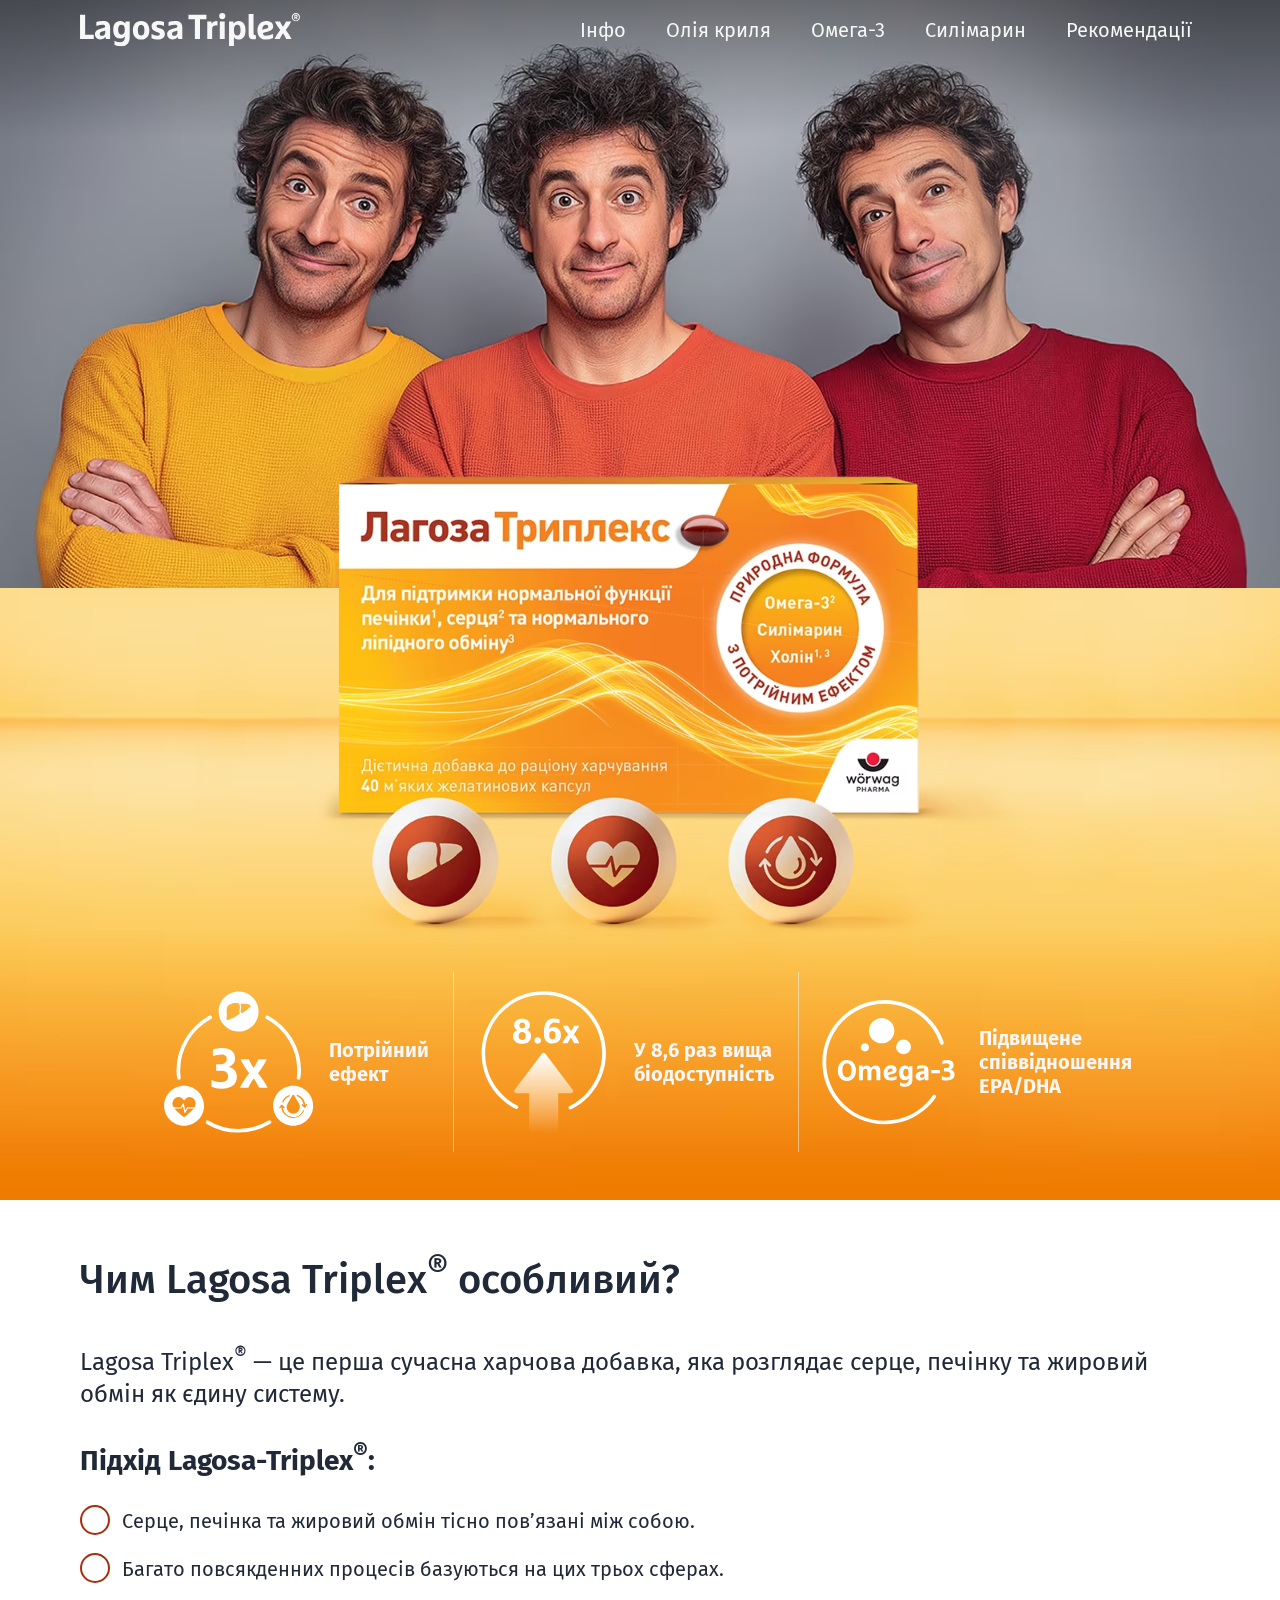
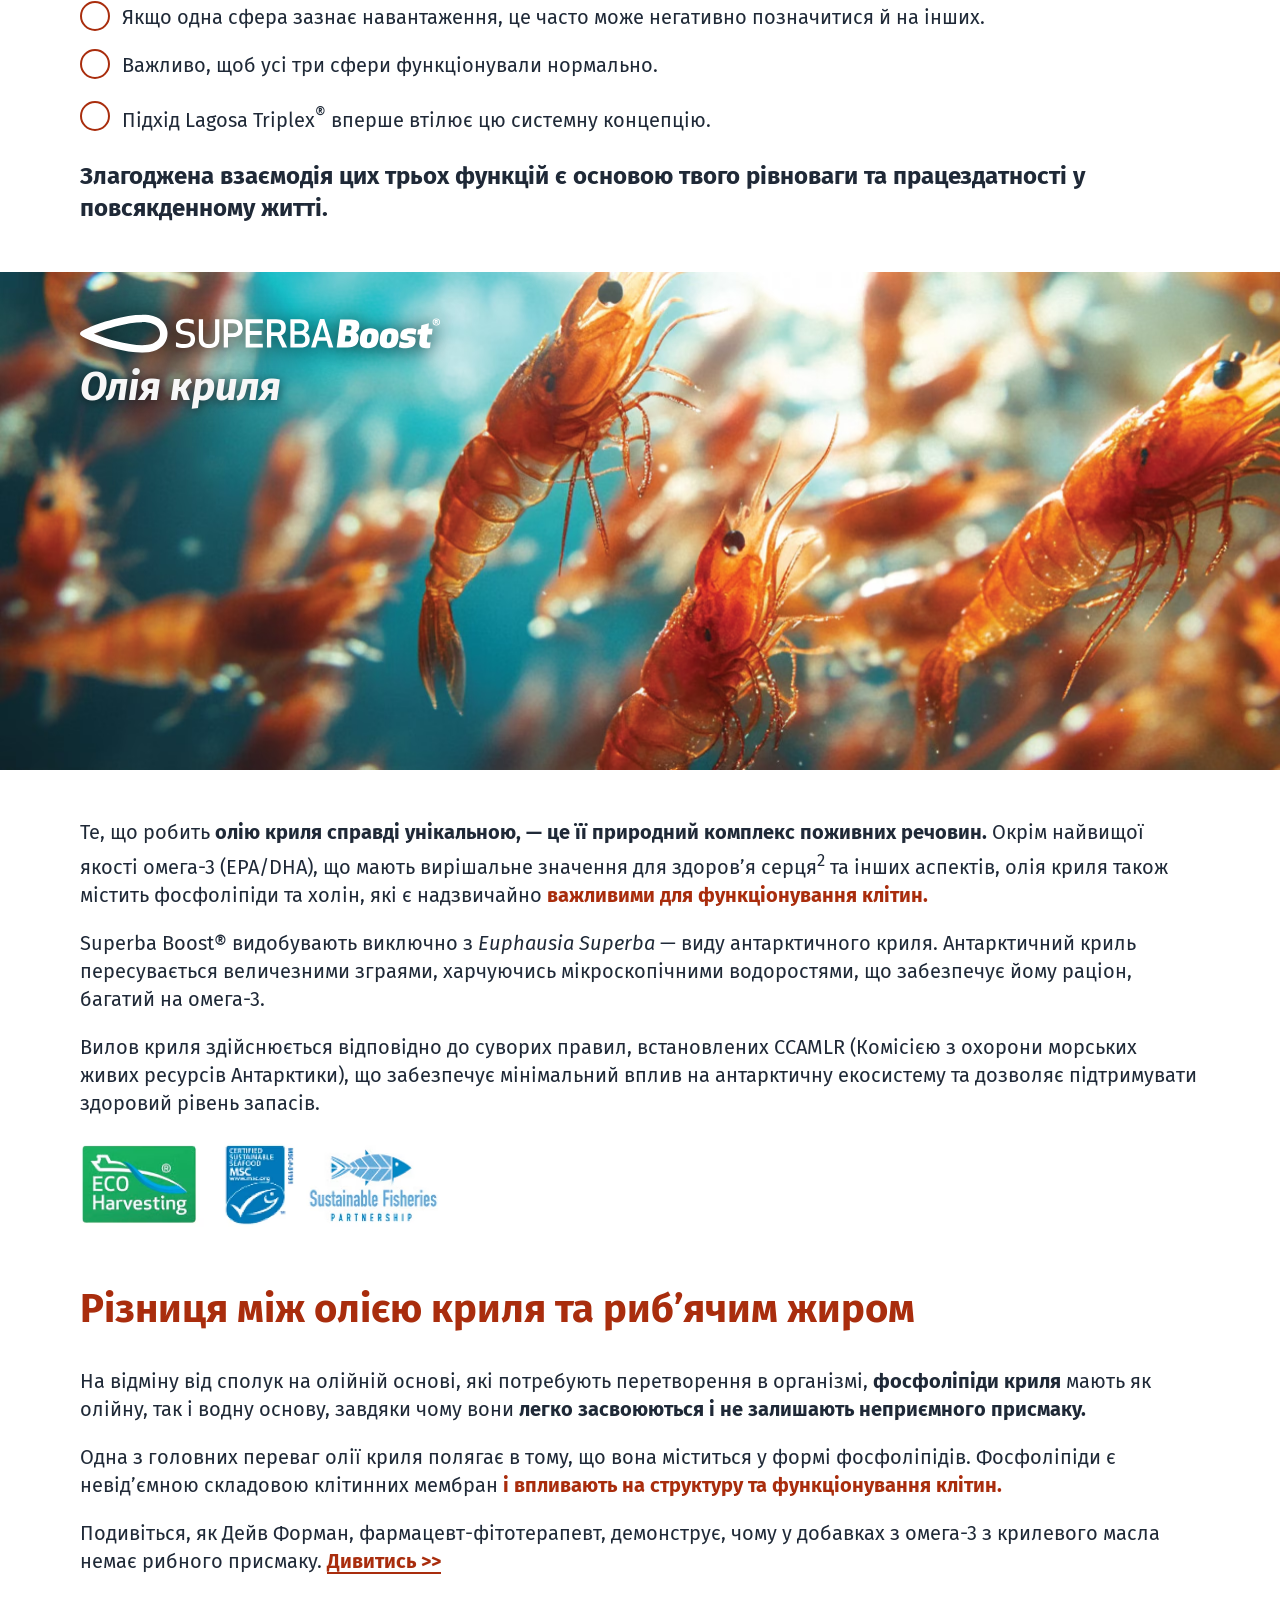
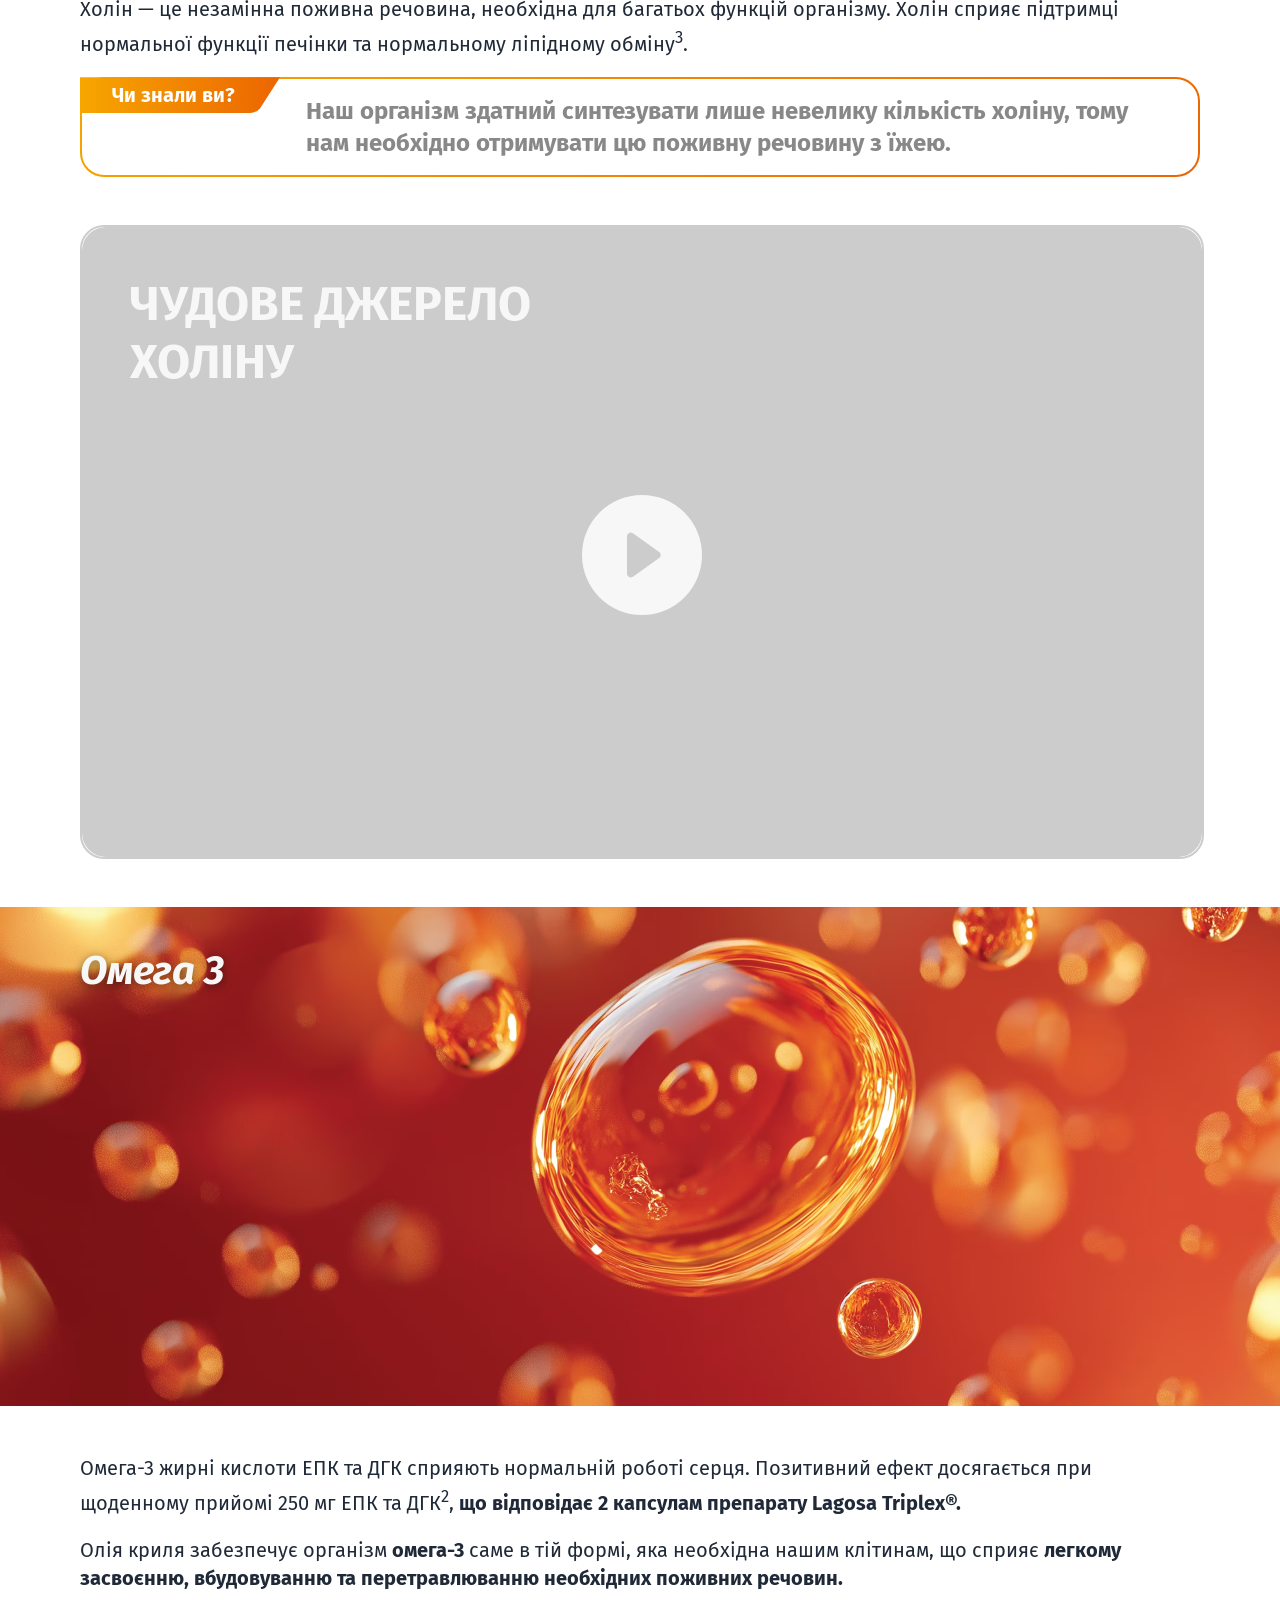
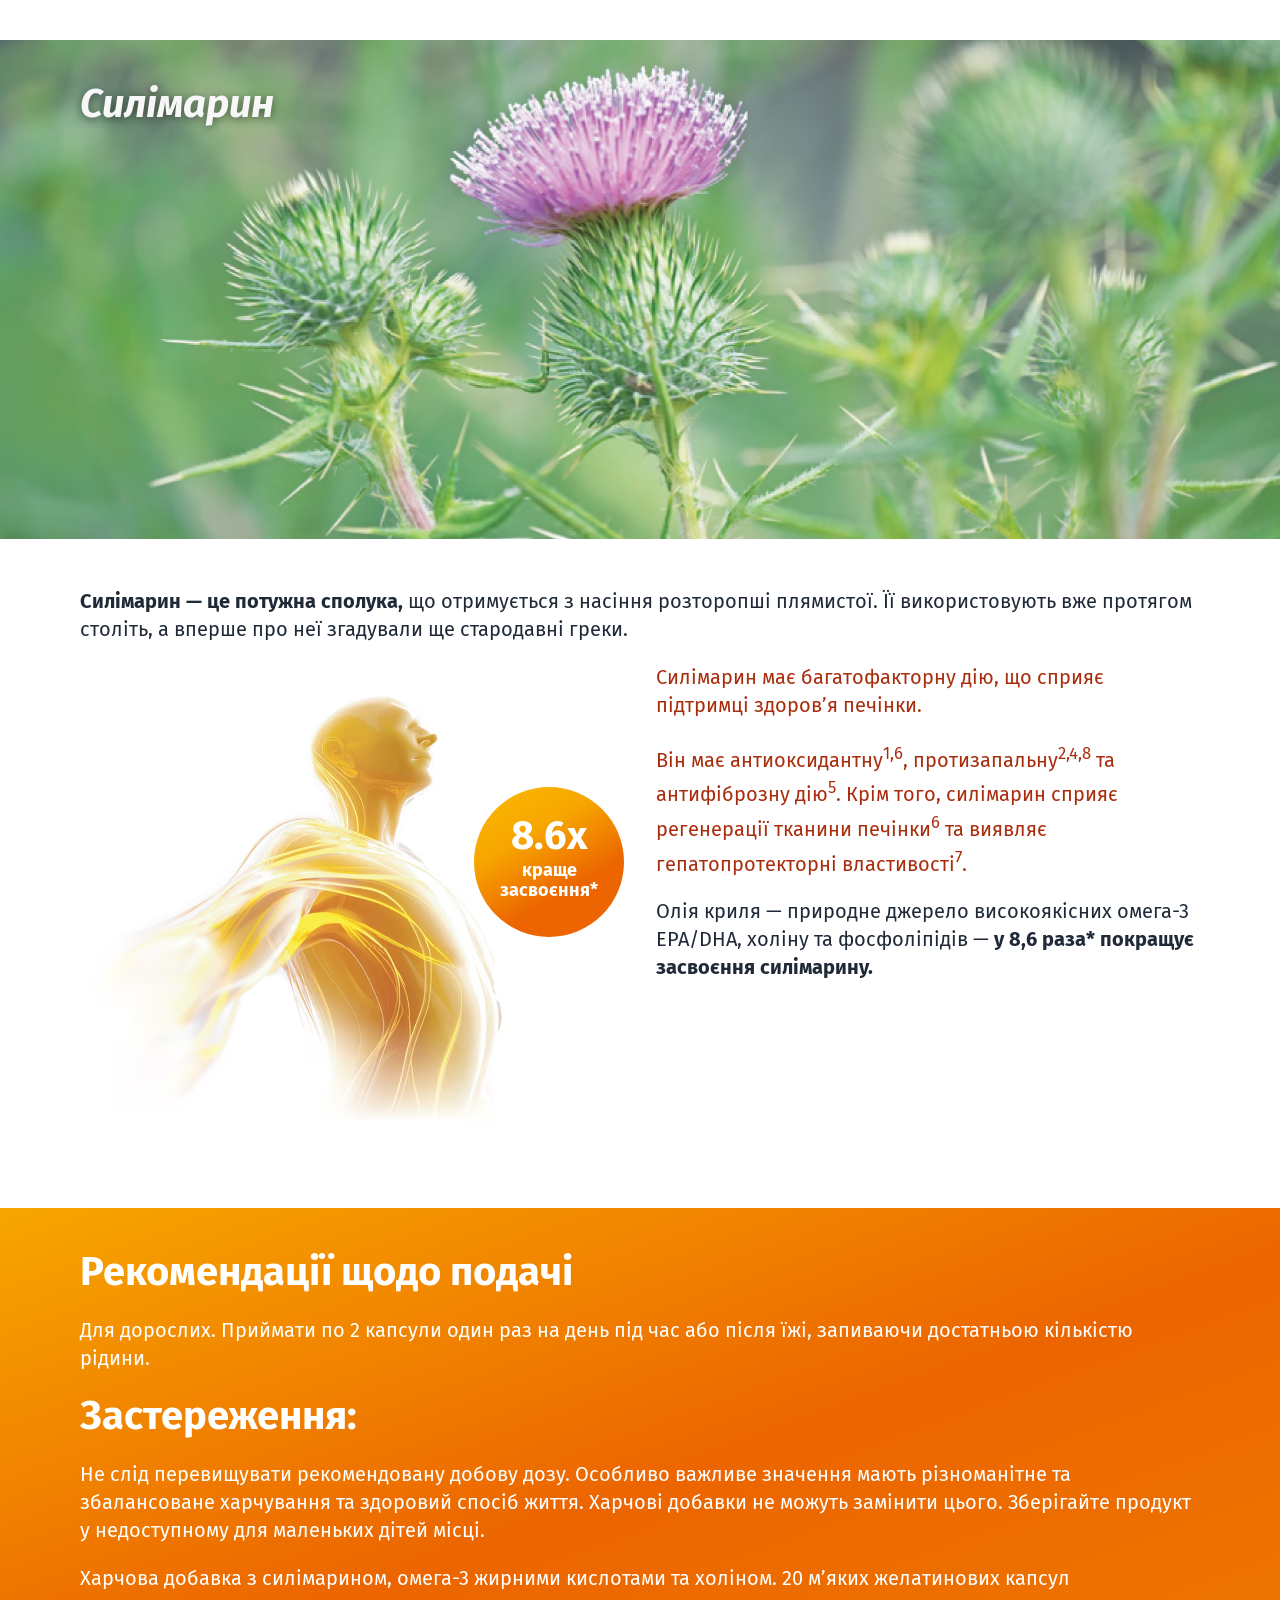
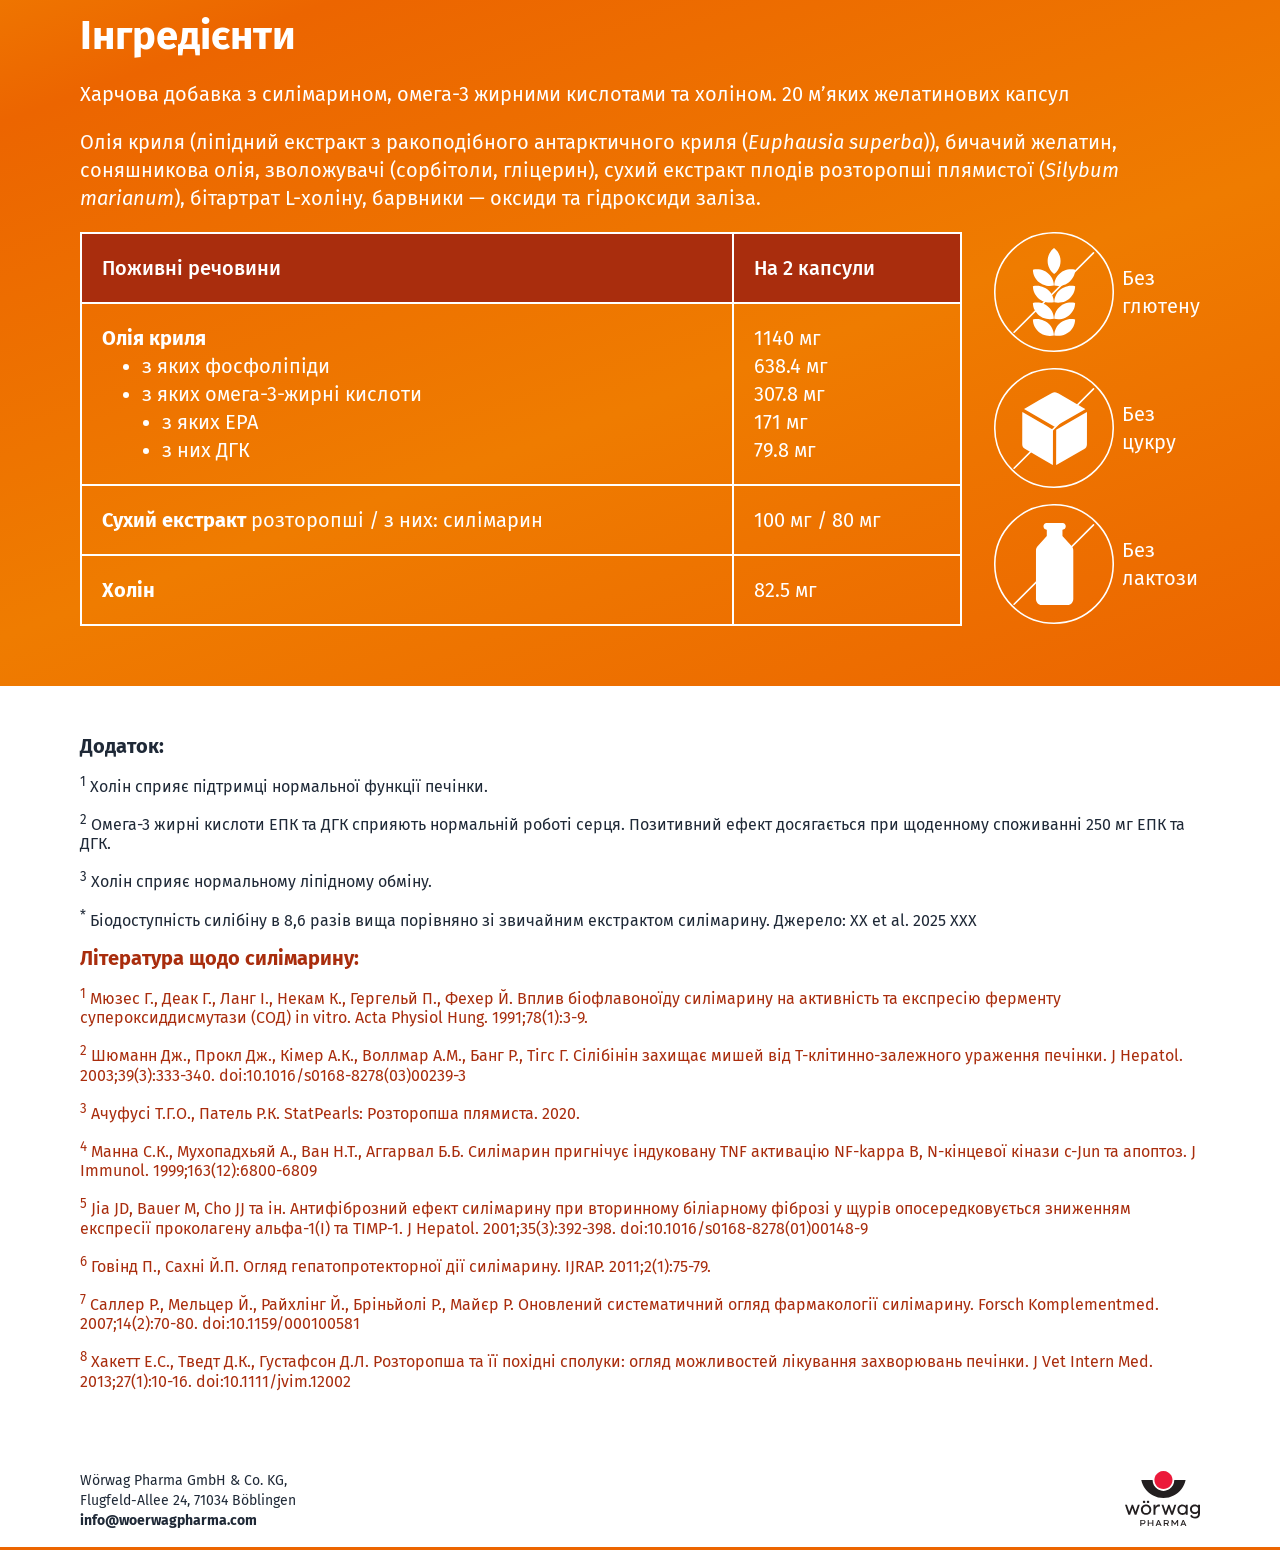
==== index.html @ 8b080db6 "Initial Commit" ====
<!DOCTYPE html>
<html lang="uk">
<head>
    <meta charset="UTF-8">
    <meta name="viewport" content="width=device-width, initial-scale=1.0">
    <link rel="icon" type="image/png" sizes="32x32" href="favicon_32x32.png">
    <title>Lagosa landing</title>
    <link rel="preconnect" href="https://fonts.googleapis.com">
    <link rel="preconnect" href="https://fonts.gstatic.com" crossorigin>
    <link href="https://fonts.googleapis.com/css2?family=Fira+Sans:ital,wght@0,400;0,700;1,400;1,700&display=swap" rel="stylesheet">
    <link rel="stylesheet" href="assets/style.css">
</head>
<body>
    <nav class="navbar">
        <a href="#" class="logo" id="logo-link">
            <svg xmlns="http://www.w3.org/2000/svg" xmlns:xlink="http://www.w3.org/1999/xlink" viewBox="0 0 329.88 50.037">
                <defs>
                    <clipPath id="clip-path">
                    <rect id="Rectangle_1651" data-name="Rectangle 1651" width="329.88" height="50.037" fill="none"/>
                    </clipPath>
                </defs>
                <g id="Group_2175" data-name="Group 2175" transform="translate(0 0)">
                    <path id="Path_1325" class="red" data-name="Path 1325" d="M0,1.547V37.857H20.6V31.51H7.646V1.547Z" transform="translate(0 1.257)" />
                    <g id="Group_1587" data-name="Group 1587" transform="translate(0 0)">
                    <g id="Group_1586" data-name="Group 1586" clip-path="url(#clip-path)">
                        <path id="Path_1326" class="red" data-name="Path 1326" d="M27.741,24.2c0,2.914-1.925,4.734-5.047,4.734a2.855,2.855,0,0,1-3.068-2.912c0-1.56.623-2.706,3.432-3.538l3.017-.884a3.319,3.319,0,0,0,1.665-.832Zm7.334-7.854c0-7.387-4.161-9.779-10.508-9.779A25.631,25.631,0,0,0,14.475,8.34v5.93A27.6,27.6,0,0,1,24,12.4c2.55,0,3.746.935,3.746,2.236,0,1.249-.676,1.977-2.809,2.5l-4.11,1.04c-6.294,1.56-8.48,4.473-8.48,8.53,0,4.266,3.017,7.648,8.012,7.648a9.944,9.944,0,0,0,8.063-3.538,8.1,8.1,0,0,0,.52,2.965h6.138Z" transform="translate(10.025 5.337)"/>
                        <path id="Path_1327" class="red" data-name="Path 1327" d="M44.844,19.784c0,4.42-1.354,7.334-4.995,7.334s-4.942-2.914-4.942-7.334,1.3-7.336,4.942-7.336,4.995,2.914,4.995,7.336M52.179,7.247H46.041a9.63,9.63,0,0,0-.52,3.226,8.308,8.308,0,0,0-7.231-3.9c-7.751,0-10.819,5.41-10.819,13.213s3.068,13.161,10.819,13.161a7.811,7.811,0,0,0,6.555-3.07v2.03c0,3.693-2.341,6.762-7.075,6.762a15.218,15.218,0,0,1-8.427-2.445v6.243C31.058,43.609,33.817,44.7,38.5,44.7c7.96,0,13.681-4.578,13.681-13.422Z" transform="translate(22.314 5.337)"/>
                        <path id="Path_1328" class="red" data-name="Path 1328" d="M68.506,20.512c0-8.427-4.369-13.942-12.382-13.942s-12.38,5.515-12.38,13.942,4.369,13.942,12.38,13.942,12.382-5.515,12.382-13.942m-7.439,0c0,4.89-1.3,8.063-4.942,8.063s-4.942-3.173-4.942-8.063,1.3-8.063,4.942-8.063,4.942,3.173,4.942,8.063" transform="translate(35.534 5.336)"/>
                        <path id="Path_1329" class="red" data-name="Path 1329" d="M69.487,6.57c-7.126,0-10.249,3.693-10.249,8.063,0,4.525,2.653,6.711,6.763,8.115l2.445.832c2.341.781,3.226,1.457,3.226,2.756,0,1.562-1.249,2.394-3.746,2.394a19.535,19.535,0,0,1-8.739-2.394v6.14a19.877,19.877,0,0,0,8.686,1.975c7.334,0,11.289-3.173,11.289-8.739,0-3.849-2.081-6.294-6.606-7.751l-2.447-.779c-2.548-.834-3.38-1.457-3.38-2.758,0-1.352,1.249-2.133,3.224-2.133a20.931,20.931,0,0,1,7.907,1.821V8.235A20.952,20.952,0,0,0,69.487,6.57" transform="translate(48.078 5.336)"/>
                        <path id="Path_1330" class="red" data-name="Path 1330" d="M87.5,24.2c0,2.914-1.925,4.734-5.047,4.734a2.855,2.855,0,0,1-3.068-2.912c0-1.56.623-2.706,3.432-3.538l3.017-.884a3.319,3.319,0,0,0,1.665-.832Zm7.334-7.854c0-7.387-4.161-9.779-10.508-9.779A25.631,25.631,0,0,0,74.237,8.34v5.93a27.6,27.6,0,0,1,9.52-1.872c2.55,0,3.746.935,3.746,2.236,0,1.249-.676,1.977-2.809,2.5l-4.11,1.04c-6.294,1.56-8.48,4.473-8.48,8.53,0,4.266,3.017,7.648,8.012,7.648a9.944,9.944,0,0,0,8.063-3.538,8.1,8.1,0,0,0,.52,2.965h6.138Z" transform="translate(58.569 5.337)"/>
                        
                        <path id="Path_1331" class="orange" data-name="Path 1331" d="M99.363,37.857h7.646V7.945h9.625v-6.4H89.74v6.4h9.623Z" transform="translate(72.895 1.256)"/>
                        <path id="Path_1332" class="orange" data-name="Path 1332" d="M105.3,33.731h7.334V18.489c0-3.382,1.4-5.306,4.89-5.306a10.918,10.918,0,0,1,3.123.364V6.889a7.456,7.456,0,0,0-1.977-.261,7.607,7.607,0,0,0-6.711,3.954,10.29,10.29,0,0,0-.52-3.382H105.3Z" transform="translate(85.532 5.383)"/>
                        <path id="Path_1333" class="orange" data-name="Path 1333" d="M115.142,4.655a4.63,4.63,0,1,0,4.63-4.629,4.64,4.64,0,0,0-4.63,4.629m.99,34.437h7.334V12.562h-7.334Z" transform="translate(93.529 0.02)"/>
                        <path id="Path_1334" class="orange" data-name="Path 1334" d="M135.652,12.449c3.641,0,4.942,3.016,4.942,8.063s-1.3,8.01-4.942,8.01-4.995-2.965-4.995-8.01,1.354-8.063,4.995-8.063m1.56-5.879a8.389,8.389,0,0,0-7.231,3.849,9.354,9.354,0,0,0-.52-3.173h-6.138V44.077h7.334v-12.9a7.86,7.86,0,0,0,6.816,3.277c7.49,0,10.558-5.513,10.558-13.94S144.964,6.57,137.212,6.57" transform="translate(100.174 5.336)"/>
                        <path id="Path_1335" class="orange" data-name="Path 1335" d="M139.541,29.932c0,6.4,2.186,8.791,7.126,8.791a14.961,14.961,0,0,0,3.8-.417V32.638h-1.3c-1.613,0-2.289-.573-2.289-3.173V.8h-7.334Z" transform="translate(113.348 0.65)"/>
                        <path id="Path_1336" class="orange" data-name="Path 1336" d="M159.836,12.346c2.081,0,3.277,1.04,3.277,2.756,0,1.56-1.091,2.548-3.538,3.173l-3.224.832a4.729,4.729,0,0,0-2.186.99v-.522c0-4.369,2.081-7.229,5.671-7.229m1.925,10.3c5.879-1.352,8.688-3.226,8.688-8.01,0-4.475-3.329-8.065-10.56-8.065-7.751,0-13.058,5.515-13.058,13.942s4.161,13.942,12.382,13.942a23.2,23.2,0,0,0,11.079-2.394V26.183a32.144,32.144,0,0,1-11.079,2.5c-2.914,0-4.058-1.821-4.058-2.914s.571-1.716,1.925-2.028Z" transform="translate(119.269 5.336)"/>
                        <path id="Path_1337" class="orange" data-name="Path 1337" d="M186.5,33.474A69.865,69.865,0,0,0,177.86,20a81.7,81.7,0,0,0,8.168-13.058h-7.8a58.989,58.989,0,0,1-4.525,8.115,56.823,56.823,0,0,1-4.525-8.115h-7.751A85.035,85.035,0,0,0,169.589,20a66.94,66.94,0,0,0-8.636,13.473h7.8a65,65,0,0,1,4.942-8.739,54.611,54.611,0,0,1,4.942,8.739Z" transform="translate(130.741 5.64)"/>
                        <path id="Path_1338" class="orange" data-name="Path 1338" d="M181.379,11.08c-2.853,0-4.551-2.062-4.551-4.853,0-2.769,1.7-4.852,4.551-4.852s4.569,2.082,4.569,4.852c0,2.791-1.718,4.853-4.569,4.853m0-11.08a5.985,5.985,0,0,0-6.126,6.227,6.137,6.137,0,1,0,12.273,0A5.992,5.992,0,0,0,181.379,0m-.79,4.045a3.911,3.911,0,0,1,.71-.062c1.009,0,1.274.344,1.274.93,0,.689-.547.85-1.3.951l-.689.1Zm-1.453,5.5h1.453V8.351c0-.87.063-1.153.386-1.192l.181-.022a15.059,15.059,0,0,1,1.656,2.407h1.6a15.4,15.4,0,0,0-1.82-2.689,2.094,2.094,0,0,0,1.475-1.941c0-1.334-.93-2.2-2.892-2.2a13.143,13.143,0,0,0-2.041.183Z" transform="translate(142.356 -0.001)"/>
                    </g>
                    </g>
                </g>
            </svg>
        </a>
        <ul class="nav-links">
            <li><a href="#section-1" class="nav-link">Інфо</a></li>
            <li><a href="#section-2" class="nav-link">Олія криля</a></li>
            <li><a href="#section-3" class="nav-link">Омега-3</a></li>
            <li><a href="#section-4" class="nav-link">Силімарин</a></li>
            <li><a href="#section-5" class="nav-link">Рекомендації</a></li>
        </ul>
    </nav>

    <header id="hero" class="header">
        <div class="container--guys">
            <picture>
                <source media="(min-width: 1920px)" srcset="/assets/images/hero-4xl.avif">
                <source media="(min-width: 1536px)" srcset="/assets/images/hero-3xl.avif">
                <source media="(min-width: 1280px)" srcset="/assets/images/hero-2xl.avif">
                <source media="(min-width: 1024px)" srcset="/assets/images/hero-xl.avif">
                <source media="(min-width: 768px)" srcset="/assets/images/hero-lg.avif">
                <source media="(min-width: 640px)" srcset="/assets/images/hero-md.avif">
                <img src="/assets/images/hero-sm.avif" alt="Lagosa Team">
            </picture>
        </div>        
        <div class="container--box">
            <picture>
                <source media="(min-width: 1536px)" srcset="/assets/images/box-xl.avif">
                <source media="(min-width: 768px)" srcset="/assets/images/box-lg.avif">
                <img src="/assets/images/box-sm.avif" alt="Lagosa Box">
            </picture>
        </div>
        <div class="container--gradient">
            <picture>
                <source media="(min-width: 2561px)" srcset="/assets/images/gradient2560.avif">
                <source media="(min-width: 1921px)" srcset="/assets/images/gradient2560f.avif">
                <source media="(min-width: 1536px)" srcset="/assets/images/gradient1920.avif">
                <source media="(min-width: 1280px)" srcset="/assets/images/gradient1600.avif">
                <source media="(min-width: 1024px)" srcset="/assets/images/gradient1280.avif">
                <source media="(min-width: 768px)" srcset="/assets/images/gradient1024.avif">
                <img src="/assets/images/gradient768.avif" alt="Lagosa Box">
            </picture>
            <ul>
                <li>
                    <svg width="100" height="100" xmlns="http://www.w3.org/2000/svg" viewBox="0 0 100 100">
                        <g fill="none" stroke="#fff" stroke-width="2.051" stroke-linecap="round" stroke-miterlimit="10">
                            <path d="M34,25.2c-10.5,5.6-17.7,16.8-17.7,29.5c0,1.4,0.1,2.7,0.3,4.1"/>
                            <path d="M83.1,58.8c0.2-1.3,0.3-2.7,0.3-4.1c0-12.8-7.2-23.9-17.7-29.5"/>
                            <path d="M32.6,83.5c5,3,10.9,4.7,17.1,4.7c6.3,0,12.2-1.8,17.2-4.8"/>
                        </g>
                        <g fill="#fff">
                            <path d="M60.6,56.3c2.2-2.9,3.8-5.5,4.9-7.8h-4.7c-0.9,1.9-1.8,3.6-2.7,4.8c-1-1.5-1.9-3.1-2.7-4.8h-4.6
                                c1,2.2,2.7,4.8,4.9,7.8c-2.2,2.6-3.9,5.3-5.2,8h4.7c0.9-2,1.9-3.7,3-5.2c1.2,1.6,2.1,3.4,3,5.2h4.7C64.5,61.7,62.8,59,60.6,56.3
                                M43.9,58c0,2.1-1.3,3.1-4,3.1c-1.9,0-3.7-0.4-5.2-1.3v3.9c1.6,0.7,3.5,1.1,5.6,1.1c2.5,0,4.5-0.5,6.1-1.6c1.6-1.1,2.4-2.8,2.4-5.2
                                c0-1.5-0.5-2.7-1.4-3.6c-0.9-0.9-2-1.4-3.3-1.6c1.1-0.3,2-0.9,2.7-1.8c0.7-0.9,1-1.9,1-3c0-1.9-0.6-3.3-1.8-4.3
                                c-1.2-1-2.9-1.5-5.1-1.5c-1.9,0-3.7,0.3-5.4,0.8v3.8c1.6-0.6,3.3-1,4.9-1c0.9,0,1.6,0.2,2.1,0.7c0.5,0.4,0.7,1,0.7,1.8
                                c0,0.8-0.3,1.6-1,2.1c-0.7,0.6-1.7,0.9-3.2,0.9h-1.7v3.6h2.6C42.6,54.9,43.9,55.9,43.9,58"/>
                            <path d="M19.5,63.2c-6.1,0-11.1,5-11.1,11.1c0,6.1,5,11.1,11.1,11.1c6.1,0,11.1-5,11.1-11.1
                                C30.5,68.2,25.6,63.2,19.5,63.2 M19.5,80.7c0,0-3.3-2.2-5.3-4.8h3.6c0.1,0,0.3-0.1,0.3-0.2l0.8-1.3l0.7,3.5c0,0.2,0.1,0.3,0.3,0.3
                                l0.1,0c0.1,0,0.2-0.1,0.3-0.2l1.3-2.1h3.2C22.7,78.5,19.5,80.7,19.5,80.7 M25.6,74.5c-0.1,0.2-0.3,0.5-0.4,0.7h-3.9
                                c-0.1,0-0.2,0.1-0.3,0.2l-0.9,1.5l-0.7-3.6c0-0.2-0.1-0.3-0.3-0.3c-0.2,0-0.3,0-0.4,0.2l-1.1,2h-3.9c-0.1-0.2-0.3-0.4-0.4-0.7
                                c-1.5-3.1,3.1-7.7,6.2-3.1C22.6,66.7,27.2,71.4,25.6,74.5"/>
                            <path d="M49.8,10.9c-6.1,0-11.1,5-11.1,11.1c0,6.1,5,11.1,11.1,11.1c6.1,0,11.1-5,11.1-11.1
                                C60.9,15.9,55.9,10.9,49.8,10.9 M50.4,23c0,0.1,0,0.2-0.1,0.3l-0.2,0.1c-2.8,2.1-6.2,3.5-6.7,3.2c-0.3-0.2-0.4-1.1-0.2-2
                                c0.2-1-0.4-3.2,0.2-4.9c0.6-1.7,3.4-2.8,6-2.3c0.1,0,0.2,0.1,0.4,0.1c0.1,0,0.2,0.1,0.3,0.2c0.2,0.4,0.3,0.9,0.4,1.4
                                c0.1,0.4-0.1,1.3-0.2,1.8c-0.1,0.3-0.1,0.5-0.1,0.6C50.1,22.1,50.2,22.6,50.4,23 M55,20.5c-1,1-2.5,1.8-3.6,2.4
                                c-0.1,0.1-0.2,0-0.3-0.1c-0.1-0.4-0.2-0.8-0.2-1.2c0-0.1,0-0.3,0.1-0.4c0.2-0.9,0.3-1.7,0.2-2.1c-0.1-0.4-0.2-0.8-0.3-1.2
                                c0-0.1,0-0.2,0.1-0.2c2,0.1,5.3-0.2,5.4,1.3C56.6,19.4,55.8,19.6,55,20.5"/>
                            <path d="M80.1,63.2c-6.1,0-11.1,5-11.1,11.1c0,6.1,5,11.1,11.1,11.1c6.1,0,11.1-5,11.1-11.1
                                C91.2,68.2,86.2,63.2,80.1,63.2 M80.6,68.5l2.7,4.6c0.8,1.3,0.6,3-0.3,4.2c-1.5,1.8-4.2,1.8-5.7,0c-1-1.2-1.1-2.8-0.3-4.2l2.7-4.6
                                C79.8,68.1,80.4,68.1,80.6,68.5 M74.1,71.9c0.4-0.9,1-1.8,1.8-2.4c0.7-0.6,1.6-1,2.4-1.3l-0.4,0.9c-0.5,0.2-1.1,0.5-1.5,0.9
                                c-0.7,0.6-1.3,1.3-1.6,2.2c-0.1,0.2-0.3,0.3-0.5,0.2l-0.1-0.1C74,72.2,74,72,74.1,71.9 M86.2,77.1c-0.4,0.9-1,1.7-1.8,2.4l-0.1,0.1
                                c-1.3,1.1-3,1.6-4.8,1.5c-1.8-0.2-3.3-1-4.5-2.3c-0.9-1.1-1.4-2.4-1.5-3.8L73,75.6c-0.1,0.2-0.3,0.2-0.5,0.1l-0.1-0.1
                                c-0.1-0.1-0.1-0.3,0-0.4l1.1-1.4c0.1-0.1,0.2-0.1,0.3-0.1c0.1,0,0.2,0,0.3,0.1l1.2,1.4l0,0c0.1,0.1,0.1,0.4,0,0.5
                                c-0.1,0.1-0.4,0.1-0.5,0l-0.5-0.6c0.1,1.2,0.6,2.4,1.4,3.4c1,1.2,2.4,1.9,4,2.1c1.6,0.1,3.1-0.3,4.3-1.4c0.7-0.6,1.3-1.3,1.6-2.2
                                c0.1-0.2,0.3-0.3,0.5-0.2C86.2,76.8,86.3,77,86.2,77.1 M87.8,73.9l-1.1,1.4c-0.1,0.1-0.2,0.1-0.3,0.1c-0.1,0-0.2,0-0.3-0.1
                                l-1.2-1.4l0,0c-0.1-0.1-0.1-0.4,0-0.5c0.1-0.1,0.4-0.1,0.5,0l0.5,0.6c-0.1-1.2-0.6-2.4-1.4-3.4C84,70,83.2,69.4,82.3,69l-0.3-0.8
                                l0-0.1c1.3,0.4,2.4,1.1,3.3,2.1c0.9,1.1,1.4,2.4,1.5,3.8l0.5-0.7c0.1-0.2,0.3-0.2,0.5-0.1C87.9,73.5,87.9,73.7,87.8,73.9"/>
                        </g>
                    </svg>
                    <h3>Потрійний<br> ефект</h3>
                </li>
                <li>
                    <svg width="100" height="100" xmlns="http://www.w3.org/2000/svg" viewBox="0 0 100 100">
                        <defs>
                            <linearGradient id="arrowGradient" x1="49.779" y1="44.891" x2="49.779" y2="89.475" gradientUnits="userSpaceOnUse">
                                <stop offset="0" stop-color="#fff"/>
                                <stop offset="0.947" stop-color="#fff" stop-opacity=".053"/>
                                <stop offset="1" stop-color="#fff" stop-opacity="0"/>
                            </linearGradient>
                        </defs>

                        <path fill="url(#arrowGradient)"
                            d="M57.9 89.5H41.7V67.3h-7.2c-.4 0-.8-.2-1-.6-.2-.4-.1-.8.1-1.1l15.3-20.3c.2-.3.5-.4.9-.4.3 0 .7.2.9.4l15.3 20.3c.2.3.3.8.1 1.1-.2.4-.6.6-1 .6h-7.2V89.5z"/>

                        <path fill="#fff" d="M66.6,34.6c1.3-1.8,2.3-3.4,3-4.8h-2.9c-0.6,1.2-1.1,2.2-1.7,3c-0.6-0.9-1.2-1.9-1.7-3h-2.9
                            c0.6,1.4,1.6,3,3,4.8c-1.3,1.6-2.4,3.3-3.2,5h2.9c0.6-1.2,1.2-2.3,1.8-3.2c0.7,1,1.3,2.1,1.8,3.2h2.9C69,37.9,68,36.3,66.6,34.6
                            M54.6,32.8c1.2,0,1.8,0.8,1.8,2.3c0,0.7-0.1,1.3-0.4,1.7c-0.3,0.4-0.7,0.6-1.3,0.6c-1.2,0-1.8-0.8-1.8-2.4
                            C52.9,33.6,53.5,32.8,54.6,32.8 M50.2,36.4c0.2,0.9,0.5,1.5,1,2c0.4,0.5,0.9,0.8,1.5,1c0.6,0.2,1.2,0.3,2,0.3
                            c1.4,0,2.6-0.4,3.4-1.2s1.3-1.9,1.3-3.4c0-1.4-0.4-2.6-1.1-3.3c-0.7-0.8-1.7-1.2-2.9-1.2c-1.2,0-2.1,0.4-2.6,1.2
                            c0-1.1,0.4-2,0.9-2.7c0.6-0.7,1.3-1,2.2-1c0.9,0,1.8,0.1,2.7,0.4v-2.3c-0.9-0.3-2-0.4-3.1-0.4c-0.6,0-1.2,0.1-1.7,0.2
                            c-0.5,0.1-1,0.4-1.5,0.7c-0.5,0.4-0.9,0.8-1.2,1.4c-0.3,0.6-0.6,1.3-0.8,2.1c-0.2,0.9-0.3,1.9-0.3,3C49.9,34.6,50,35.6,50.2,36.4
                            M46.5,39.8c0.5,0,0.9-0.2,1.3-0.5c0.4-0.4,0.5-0.8,0.5-1.3c0-0.5-0.2-0.9-0.5-1.3c-0.4-0.4-0.8-0.5-1.3-0.5
                            c-0.5,0-0.9,0.2-1.3,0.5c-0.4,0.4-0.5,0.8-0.5,1.3c0,0.5,0.2,0.9,0.5,1.3C45.6,39.6,46,39.8,46.5,39.8 M37.9,33.4
                            c0.6,0,1.1,0.2,1.5,0.6c0.4,0.4,0.5,0.9,0.5,1.6c0,0.7-0.2,1.2-0.5,1.6c-0.4,0.4-0.9,0.6-1.5,0.6c-0.6,0-1.1-0.2-1.5-0.6
                            c-0.4-0.4-0.5-0.9-0.5-1.6c0-0.7,0.2-1.2,0.5-1.6C36.7,33.6,37.2,33.4,37.9,33.4 M37.9,28c1,0,1.6,0.6,1.6,1.7
                            c0,0.5-0.1,0.9-0.4,1.2c-0.3,0.3-0.6,0.5-1.2,0.5c-0.5,0-0.9-0.1-1.2-0.5c-0.3-0.3-0.4-0.7-0.4-1.2C36.3,28.6,36.8,28,37.9,28
                            M42.1,33.4c-0.4-0.6-1-1-1.6-1.2c0.5-0.2,0.9-0.6,1.2-1c0.3-0.5,0.5-1,0.5-1.6c0-1.1-0.4-2-1.1-2.6c-0.7-0.7-1.8-1-3.3-1
                            c-1.4,0-2.5,0.3-3.3,1c-0.7,0.7-1.1,1.5-1.1,2.6c0,0.6,0.2,1.2,0.5,1.6c0.3,0.5,0.7,0.8,1.2,1.1c-0.6,0.2-1.1,0.6-1.6,1.2
                            c-0.4,0.6-0.7,1.3-0.7,2.1c0,1.3,0.4,2.3,1.3,3.1c0.9,0.8,2.1,1.2,3.7,1.2s2.8-0.4,3.7-1.2c0.9-0.8,1.3-1.8,1.3-3.1
                            C42.8,34.7,42.6,34,42.1,33.4"/>
                        <path fill="#fff" d="M65.1,76.2c3.7-1.8,7.1-4.3,10.1-7.5c6.1-6.6,9.2-15.1,9.2-23.4c0-9.3-3.7-18.6-11.1-25.4
                            c-6.6-6.1-15.1-9.2-23.4-9.2c-9.3,0-18.6,3.7-25.4,11.1h0c-6.1,6.6-9.2,15.1-9.2,23.4c0,9.3,3.7,18.6,11.1,25.4
                            c2.4,2.2,5,4,7.8,5.4c0.5,0.3,1.1,0.1,1.4-0.4c0.3-0.5,0.1-1.1-0.4-1.4c-2.6-1.3-5.1-3-7.3-5.1C20.8,62.7,17.3,54,17.3,45.2
                            c0-7.9,2.8-15.8,8.6-22.1c6.4-6.9,15.1-10.4,23.9-10.4c7.9,0,15.8,2.8,22.1,8.6c6.9,6.4,10.4,15.1,10.4,23.9
                            c0,7.9-2.8,15.8-8.6,22.1c-2.8,3-6,5.4-9.5,7.1c-0.5,0.2-0.7,0.9-0.5,1.4C64,76.3,64.6,76.5,65.1,76.2"/>
                    </svg>
                    <h3>У 8,6 раз вища<br> біодоступність</h3>
                </li>
                <li>
                    <svg width="100" height="100" xmlns="http://www.w3.org/2000/svg" viewBox="0 0 100 100">
                        <g fill="#fff">
                            <path d="M84.1,56.9c0,1.1-0.7,1.6-2.1,1.6c-1,0-1.9-0.2-2.7-0.7v2c0.8,0.4,1.8,0.5,2.8,0.5c1.3,0,2.3-0.3,3.1-0.8
                                c0.8-0.6,1.2-1.4,1.2-2.6c0-0.8-0.2-1.4-0.7-1.9c-0.5-0.5-1-0.7-1.7-0.8c0.6-0.2,1-0.5,1.4-0.9c0.4-0.4,0.5-0.9,0.5-1.5
                                c0-1-0.3-1.7-0.9-2.2c-0.6-0.5-1.5-0.7-2.6-0.7c-1,0-1.9,0.1-2.8,0.4v1.9c0.8-0.3,1.7-0.5,2.5-0.5c0.5,0,0.8,0.1,1.1,0.3
                                c0.2,0.2,0.4,0.5,0.4,0.9c0,0.4-0.2,0.8-0.5,1.1c-0.3,0.3-0.9,0.4-1.6,0.4h-0.9v1.9H82C83.4,55.4,84.1,55.9,84.1,56.9 M78.3,54.5
                                h-4.8v1.8h4.8V54.5z M69.3,58.3c-0.3,0.3-0.7,0.4-1.1,0.4c-0.3,0-0.5-0.1-0.7-0.2c-0.2-0.2-0.3-0.4-0.3-0.6s0.1-0.5,0.2-0.7
                                c0.1-0.2,0.4-0.3,0.8-0.4l0.9-0.3c0.2-0.1,0.4-0.1,0.5-0.3v1.1C69.7,57.7,69.5,58,69.3,58.3 M71.1,52.5c-0.6-0.5-1.3-0.7-2.4-0.7
                                c-1.3,0-2.3,0.2-3.1,0.5v1.8c0.9-0.4,1.9-0.6,2.9-0.6c0.8,0,1.1,0.2,1.1,0.7c0,0.2-0.1,0.3-0.2,0.5c-0.1,0.1-0.3,0.2-0.7,0.3
                                l-1.3,0.3c-0.9,0.2-1.6,0.6-2,1c-0.4,0.4-0.6,1-0.6,1.6c0,0.7,0.2,1.2,0.7,1.7c0.4,0.4,1,0.7,1.8,0.7c1.1,0,1.9-0.4,2.5-1.1
                                c0,0.4,0.1,0.7,0.2,0.9h1.9v-5.3C71.9,53.8,71.6,53,71.1,52.5 M59.4,58.1c-1,0-1.5-0.7-1.5-2.2c0-1.5,0.5-2.2,1.5-2.2
                                c1,0,1.5,0.7,1.5,2.2C60.9,57.4,60.4,58.1,59.4,58.1 M61.3,52.1c-0.1,0.3-0.2,0.6-0.2,1c-0.5-0.8-1.2-1.2-2.2-1.2
                                c-1.1,0-2,0.4-2.5,1.1c-0.5,0.7-0.8,1.7-0.8,3c0,1.3,0.3,2.2,0.8,3c0.5,0.7,1.4,1.1,2.5,1.1c0.8,0,1.5-0.3,2-0.9v0.6
                                c0,0.6-0.2,1.1-0.6,1.5c-0.4,0.4-0.9,0.6-1.6,0.6c-0.9,0-1.7-0.2-2.6-0.7v1.9c0.7,0.5,1.6,0.7,2.8,0.7c1.3,0,2.3-0.4,3-1.1
                                c0.8-0.7,1.1-1.7,1.1-3v-7.3H61.3z M51.7,53.8c0.2,0.1,0.3,0.4,0.3,0.6c0,0.5-0.4,0.8-1.1,1l-1,0.3c-0.3,0.1-0.6,0.2-0.7,0.3v-0.2
                                c0-0.7,0.2-1.2,0.5-1.6c0.3-0.4,0.7-0.6,1.3-0.6C51.3,53.6,51.5,53.7,51.7,53.8 M53.6,55.9c0.4-0.4,0.6-0.9,0.6-1.6
                                c0-0.7-0.3-1.3-0.8-1.8c-0.5-0.5-1.3-0.7-2.4-0.7c-1.2,0-2.2,0.4-2.9,1.2c-0.7,0.8-1.1,1.8-1.1,3.1c0,1.3,0.3,2.4,1,3.1
                                c0.6,0.8,1.6,1.1,2.8,1.1c1.4,0,2.5-0.2,3.4-0.7v-1.8c-1.2,0.5-2.3,0.8-3.4,0.8c-0.4,0-0.7-0.1-0.9-0.3c-0.2-0.2-0.3-0.4-0.3-0.6
                                c0-0.3,0.2-0.5,0.6-0.6l1.4-0.3C52.5,56.6,53.2,56.3,53.6,55.9 M36.3,52.2c-0.4,0.2-0.7,0.6-0.9,0.9c0-0.5-0.1-0.8-0.2-1.1h-1.9
                                v8.1h2.2v-4.1c0-0.8,0.1-1.4,0.4-1.8c0.3-0.4,0.6-0.5,1.1-0.5c0.4,0,0.7,0.2,0.9,0.7c0.1,0.3,0.1,0.8,0.1,1.6v4.2h2.2v-4.1
                                c0-0.8,0.1-1.4,0.4-1.8c0.2-0.4,0.6-0.6,1.1-0.6c0.5,0,0.8,0.2,0.9,0.7C43,54.7,43,55.2,43,56v4.2h2.2v-4.7c0-1-0.1-1.7-0.3-2.2
                                c-0.4-1-1.2-1.4-2.4-1.4c-0.6,0-1,0.1-1.5,0.4c-0.4,0.3-0.8,0.6-1,1c-0.4-0.9-1.2-1.4-2.4-1.4C37.2,51.9,36.8,52,36.3,52.2
                                M26.6,48.9c-1.6,0-2.8,0.5-3.7,1.6c-0.9,1-1.3,2.4-1.3,4.2c0,1.7,0.4,3.1,1.3,4.2c0.9,1.1,2.1,1.6,3.7,1.6c1.6,0,2.8-0.5,3.7-1.6
                                c0.9-1.1,1.3-2.4,1.3-4.2c0-1.7-0.4-3.1-1.3-4.2C29.4,49.4,28.2,48.9,26.6,48.9 M28.6,57.4c-0.4,0.7-1.1,1.1-2,1.1
                                c-0.9,0-1.6-0.4-1.9-1.1c-0.4-0.7-0.6-1.6-0.6-2.8c0-1.1,0.2-2.1,0.6-2.8c0.4-0.7,1-1.1,1.9-1.1c0.9,0,1.6,0.4,2,1.1
                                c0.4,0.7,0.6,1.6,0.6,2.8C29.2,55.8,29,56.7,28.6,57.4"/>
                            <path d="M40.9,37.6c-2.8-2.8-2.8-7.3,0-10c2.8-2.8,7.3-2.8,10,0c2.8,2.8,2.8,7.3,0,10C48.2,40.3,43.7,40.3,40.9,37.6"
                                />
                            <path d="M55.2,44.5c-1.6-1.6-1.6-4.2,0-5.8c1.6-1.6,4.2-1.6,5.8,0c1.6,1.6,1.6,4.2,0,5.8
                                C59.4,46.1,56.8,46.1,55.2,44.5"/>
                            <path d="M35,43.5c-0.9-0.9-0.9-2.3,0-3.2c0.9-0.9,2.3-0.9,3.2,0c0.9,0.9,0.9,2.3,0,3.2C37.3,44.3,35.9,44.3,35,43.5"/>
                            <path d="M80.4,39.1c-1.3-3.9-3.3-7.7-6.1-11c-6.8-8.3-16.7-12.5-26.7-12.5c-7.8,0-15.6,2.6-22,7.9
                                C17.3,30.2,13,40.1,13,50.1c0,7.8,2.6,15.6,7.9,22c6.8,8.3,16.7,12.5,26.7,12.5c7.8,0,15.6-2.6,22-7.9c2.5-2.1,4.6-4.4,6.4-7
                                c0.3-0.5,0.2-1.1-0.3-1.4c-0.5-0.3-1.1-0.2-1.4,0.3c-1.7,2.4-3.7,4.6-6,6.6c-6.1,5-13.4,7.4-20.7,7.4c-9.4,0-18.7-4-25.1-11.8
                                c-5-6.1-7.4-13.4-7.4-20.7c0-9.4,4-18.7,11.8-25.1c6.1-5,13.4-7.4,20.7-7.4c9.4,0,18.7,4,25.1,11.8c2.6,3.2,4.5,6.7,5.7,10.4
                                c0.2,0.5,0.8,0.8,1.3,0.6C80.2,40.2,80.5,39.6,80.4,39.1"/>
                        </g>
                    </svg>
                    <h3>Підвищене<br> співвідношення<br> EPA/DHA</h3>
                </li>
            </ul>
        </div>
    </header>

    <section id="section-1" class="section section--container">
        <div>
            <h2>Чим Lagosa Triplex<sup>®</sup> особливий?</h2>
            <p class="bigger">Lagosa Triplex<sup>®</sup> — це перша сучасна харчова добавка, яка розглядає серце, печінку та жировий обмін як єдину систему.</p>
            <h3>Підхід Lagosa-Triplex<sup>®</sup>:</h3>
            <ul>
                <li>Серце, печінка та жировий обмін тісно пов’язані між собою.</li>
                <li>Багато повсякденних процесів базуються на цих трьох сферах.</li>
                <li>Якщо одна сфера зазнає навантаження, це часто може негативно позначитися й на інших.</li>
                <li>Важливо, щоб усі три сфери функціонували нормально.</li>
                <li>Підхід Lagosa Triplex<sup>®</sup> вперше втілює цю системну концепцію.</li>
            </ul>
            <p class="bigger stronger">Злагоджена взаємодія цих трьох функцій є основою твого рівноваги та працездатності у повсякденному житті.</p>
        </div>
    </section>

    <section id="section-2" class="section">
        <header>
            <picture>
                <img src="/assets/images/content_krill_2560.avif" loading="lazy" alt="Krill oil">
            </picture>
            <div class="subcontainer">
                <svg id="a" xmlns="http://www.w3.org/2000/svg" width="409.67" height="43.39" xmlns:xlink="http://www.w3.org/1999/xlink" viewBox="0 0 409.67 43.39"><defs><style>.d{fill:#fff;}.e{clip-path:url(#b);}.f{fill:none;}.g{clip-path:url(#c);}</style><clipPath id="b"><rect class="f" width="409.67" height="43.39"/></clipPath><clipPath id="c"><rect class="f" width="409.67" height="43.39"/></clipPath></defs><g class="e"><path class="d" d="m70.71,8.53h0c2.27,0,4.4.15,6.33.44,4.46.68,7.92,2.12,10.26,4.3,2.44,2.25,3.32,4.95,3.63,6.81.09.52.13,1.05.13,1.59,0,2.28-.77,4.63-2.16,6.61-.47.67-1.01,1.29-1.6,1.84-2.35,2.17-5.79,3.61-10.25,4.29-1.94.29-4.07.45-6.35.45-8.08,0-18.52-1.65-30.2-4.76-2.98-.79-6.04-1.69-9.08-2.65-5.55-1.76-10.97-3.73-15.69-5.7,4.77-1.97,10.16-3.93,15.62-5.67,3.02-.97,6.08-1.87,9.08-2.68,11.74-3.17,22.21-4.85,30.26-4.85m0-8.53c-9.79,0-21.39,2.15-32.49,5.15-3.21.87-6.38,1.81-9.45,2.79-8.13,2.59-15.55,5.47-21.23,8.05-2,.91-4.26,1.79-6.08,3.26C.56,19.97,0,20.76,0,21.66c0,.79.44,1.51,1.15,2.16.71.67,5.63,3.27,6.51,3.68,5.66,2.63,13.08,5.5,21.19,8.07,3.07.97,6.25,1.91,9.46,2.77,11.07,2.95,22.65,5.05,32.4,5.05,2.81,0,5.35-.19,7.64-.55,6.89-1.05,11.58-3.53,14.75-6.46,1.04-.97,1.98-2.04,2.79-3.2,2.35-3.35,3.7-7.41,3.7-11.51,0-1-.08-1.99-.24-2.98-.5-3-1.97-7.72-6.25-11.68-3.17-2.93-7.87-5.42-14.78-6.47C76.04.19,73.51,0,70.71,0"/></g><path class="d" d="m296.04,5.49h12.26c8.5,0,10.12,3.93,9.48,9.22-.3,2.48-1.84,4.61-3.89,5.85,2.14,1.03,3.67,3.33,3.2,7-.68,5.6-3.59,9.95-12.56,9.95h-12.43l3.93-32.03Zm9.78,18.58h-3.71l-.81,6.58h3.72c2.13,0,3.12-1.32,3.37-3.29.21-2.01-.47-3.29-2.56-3.29m.98-11.7h-3.25l-.68,5.55h3.25c2.01,0,2.65-1.36,2.82-2.77.17-1.41-.13-2.78-2.13-2.78"/><path class="d" d="m318.59,26.83c.9-7.39,3.93-11.36,12-11.36s10.08,3.97,9.18,11.36c-.9,7.39-3.89,11.36-11.96,11.36s-10.12-3.97-9.22-11.36m13.07,0c.47-3.93.04-5.04-1.84-5.04s-2.65,1.11-3.12,5.04c-.47,3.93,0,5.04,1.88,5.04s2.6-1.11,3.07-5.04"/><path class="d" d="m341.22,26.83c.9-7.39,3.93-11.36,12-11.36s10.08,3.97,9.18,11.36c-.9,7.39-3.89,11.36-11.96,11.36s-10.12-3.97-9.22-11.36m13.07,0c.47-3.93.04-5.04-1.84-5.04s-2.65,1.11-3.12,5.04c-.47,3.93,0,5.04,1.88,5.04s2.6-1.11,3.07-5.04"/><path class="d" d="m381.84,23c-2.14-.9-4.66-1.37-7-1.37-1.5,0-2.43.34-2.56,1.28-.09.98.55,1.24,1.54,1.32,6.92.55,8.58,1.79,7.99,6.49-.51,4.23-3.25,7.47-10.89,7.47-4.06,0-6.28-.72-7.99-1.45l.9-6.32c2.56,1.11,5.25,1.67,7.73,1.67,1.54,0,2.48-.34,2.6-1.28.13-.98-.55-1.24-1.54-1.32-6.79-.6-8.58-1.88-8.03-6.49.55-4.48,3.72-7.51,10.68-7.51,3.97,0,5.98.55,7.47,1.2l-.9,6.32Z"/><path class="d" d="m398.37,37.59c-1.11.38-3.07.6-4.66.6-6.11,0-8.11-2.65-7.52-7.6l1.03-8.07h-3.37l.64-5.21,3.46-.94.55-4.27,8.63-2.22-.77,6.28h4.87l-.77,6.36h-4.87l-.9,7.13c-.17,1.37.38,2.01,1.88,2.01,1.2,0,2.26-.26,2.43-.3l-.64,6.23Z"/><g class="g"><path class="d" d="m401.29,8.33c0-2.98,1.91-4.06,4.18-4.06s4.2,1.09,4.2,4.06-1.91,4.05-4.2,4.05-4.18-1.09-4.18-4.05m7.39,0c0-2.26-1.46-3.11-3.19-3.11s-3.21.85-3.21,3.11,1.46,3.1,3.21,3.1,3.19-.85,3.19-3.1m-3.18.75h-.73v1.38h-1.14v-4.28h2.01c1.14,0,1.53.64,1.53,1.45,0,.47-.15.98-.61,1.24l.91,1.59h-1.3l-.67-1.38Zm.12-1.88h-.85v.92h.85c.35,0,.41-.26.41-.46,0-.27-.14-.46-.41-.46"/></g><path class="d" d="m130.96,27.78c0,6.1-3.61,10.26-12.23,10.26-3.22,0-7.34-.73-9.53-1.84v-4.81c1.76.77,4.85,2.1,9.23,2.1,5.8,0,7.51-2.36,7.51-5.41,0-3.56-1.5-4.42-5.84-4.98-7.86-.99-10.91-3.09-10.91-8.97,0-4.72,2.66-9.32,11.42-9.32,4.16,0,7.08.73,8.72,1.55v4.68c-2.36-1.03-5.28-1.67-8.46-1.67-5.02,0-6.74,2.06-6.74,4.81,0,3.48,1.98,4.08,6.23,4.64,6.7.9,10.6,2.4,10.6,8.97"/><path class="d" d="m135.21,27.4V5.34h4.81v21.64c0,6.05,4.21,6.7,6.87,6.7s6.87-.64,6.87-6.7V5.34h4.81v22.07c0,9.02-7.3,10.65-11.68,10.65s-11.68-1.63-11.68-10.65"/><path class="d" d="m168.4,37.53h-4.81V5.33h10.35c8.29,0,11.16,4.81,11.16,10.09s-2.87,10.04-11.16,10.04h-5.54v12.06Zm0-16.44h5.75c4.81,0,5.71-3.26,5.71-5.67s-.9-5.67-5.71-5.67h-5.75v11.33Z"/><polygon class="d" points="206.69 23.07 193.3 23.07 193.3 33.11 208.07 33.11 208.07 37.54 188.49 37.54 188.49 5.34 208.07 5.34 208.07 9.76 193.3 9.76 193.3 18.65 206.69 18.65 206.69 23.07"/><path class="d" d="m217.56,37.53h-4.81V5.33h10.48c8.33,0,10.99,3.73,10.99,9.57,0,4.16-1.29,7.21-5.24,8.59l6.74,14.04h-5.62l-5.84-13.09h-6.7v13.09Zm0-17.47h6.35c4.46,0,5.07-2.53,5.07-5.15s-.6-5.15-5.07-5.15h-6.35v10.3Z"/><path class="d" d="m239.41,5.34h10.82c7.86,0,10.22,3.82,10.22,8.8,0,2.75-1.42,5.24-3.86,6.4,3.09.9,4.85,3.86,4.85,7.56,0,5.32-2.62,9.45-10.95,9.45h-11.08V5.34Zm10.95,4.42h-6.14v9.02h6.31c3.86,0,4.77-2.36,4.77-4.42s-.73-4.59-4.94-4.59m-6.14,23.35h6.44c4.51,0,5.62-2.49,5.62-5.15,0-3.31-1.5-5.11-5.58-5.11h-6.48v10.26Z"/><path class="d" d="m280.72,29.67h-10.3l-2.28,7.86h-5.24l10.22-32.58h4.89l10.22,32.58h-5.24l-2.28-7.86Zm-5.15-18.2l-4.12,14.25h8.24l-4.12-14.25Z"/></svg>
                <h2>Олія криля</h2>
            </div>
        </header>
        <div class="container">
            <p>Те, що робить <strong>олію криля справді унікальною, — це її природний комплекс поживних речовин.</strong> Окрім найвищої якості омега-3 (EPA/DHA), що мають вирішальне значення для здоров’я серця<sup>2</sup> та інших аспектів, олія криля також містить фосфоліпіди та холін, які є надзвичайно <strong class="dark-red">важливими для функціонування клітин.</strong></p>
            <p>Superba Boost® видобувають виключно з <em>Euphausia Superba</em> — виду антарктичного криля. Антарктичний криль пересувається величезними зграями, харчуючись мікроскопічними водоростями, що забезпечує йому раціон, багатий на омега-3.</p>
            <p>Вилов криля здійснюється відповідно до суворих правил, встановлених CCAMLR (Комісією з охорони морських живих ресурсів Антарктики), що забезпечує мінімальний вплив на антарктичну екосистему та дозволяє підтримувати здоровий рівень запасів.</p>
            <img class="logos" src="/assets/images/fish-icons.avif" loading="lazy" alt="Логотипи компаній">
            <h2 class="stronger dark-red">Різниця між олією криля та риб’ячим жиром</h2>
            <p>На відміну від сполук на олійній основі, які потребують перетворення в організмі, <strong>фосфоліпіди криля</strong> мають як олійну, так і водну основу, завдяки чому вони <strong>легко засвоюються і не залишають неприємного присмаку.</strong></p>
            <p>Одна з головних переваг олії криля полягає в тому, що вона міститься у формі фосфоліпідів. Фосфоліпіди є невід’ємною складовою клітинних мембран <strong class="dark-red">і впливають на структуру та функціонування клітин.</strong></p>
            <p>Подивіться, як Дейв Форман, фармацевт-фітотерапевт, демонструє, чому у добавках з омега-3 з крилевого масла немає рибного присмаку. <a class="link" href="http://video.akerbiomarine.com/the-difference-between-krill-oil" target="_blank">Дивитись&nbsp;>></a></p>
            <p>Холін — це незамінна поживна речовина, необхідна для багатьох функцій організму. Холін сприяє підтримці нормальної функції печінки та нормальному ліпідному обміну<sup>3</sup>.</p>
            
            <div class="did-you-know">
                <div class="did-you-know__badge">
                    Чи знали ви?
                </div>

                <div class="did-you-know__content">
                    Наш організм здатний синтезувати лише невелику кількість холіну, тому нам необхідно отримувати цю поживну речовину з їжею.
                </div>
            </div>

            <div class="video-wrapper" id="videoContainer">
                <div class="video-placeholder" onclick="playVideo()">
                    Чудове джерело<br> холіну
                    <svg viewBox="0 0 16 16" xmlns="http://www.w3.org/2000/svg" class="bi bi-play-circle-fill">
                        <path d="M16 8A8 8 0 1 1 0 8a8 8 0 0 1 16 0zM6.79 5.093A.5.5 0 0 0 6 5.5v5a.5.5 0 0 0 .79.407l3.5-2.5a.5.5 0 0 0 0-.814l-3.5-2.5z"/>
                    </svg>
                </div>

                <video id="mainVideo" preload="none" controls>
                    <source src="video_hd.mp4" type="video/mp4">
                </video>
            </div>
        </div>
    </section>

    <section id="section-3" class="section">
        <header>
            <picture>
                <img src="/assets/images/content_omega_2560.avif" loading="lazy" alt="Омега 3">
            </picture>
            <div class="subcontainer">
                <h2>Омега 3</h2>
            </div>
        </header>
        <div class="container">
            <p>Омега-3 жирні кислоти ЕПК та ДГК сприяють нормальній роботі серця. Позитивний ефект досягається при щоденному прийомі 250 мг ЕПК та ДГК<sup>2</sup>, <strong>що відповідає 2 капсулам препарату Lagosa Triplex®.</strong></p>
            <p>Олія криля забезпечує організм <strong>омега-3</strong> саме в тій формі, яка необхідна нашим клітинам, що сприяє <strong>легкому засвоєнню, вбудовуванню та перетравлюванню необхідних поживних речовин.</strong></p>
        </div>
    </section>

    <section id="section-4" class="section">
        <header>
            <picture>
                <img src="/assets/images/content_silymarin_2560.avif" loading="lazy" alt="Силімарин">
            </picture>
            <div class="subcontainer">
                <h2>Силімарин</h2>
            </div>
        </header>
        <div class="container">
            <p><strong>Силімарин — це потужна сполука,</strong> що отримується з насіння розторопші плямистої. Її використовують вже протягом століть, а вперше про неї згадували ще стародавні греки.</p>
            <div class="wrapper">
                <div class="img-wrapper">
                    <picture>
                        <img src="/assets/images/silmarin_content.avif" loading="lazy" alt="Засвоєння силімарину">
                    </picture>
                    <div class="label">
                        <h4>8.6x</h4>
                        <p>краще засвоєння*</p>
                    </div>
                </div>
                <div>
                    <p class="dark-red">Силімарин має багатофакторну дію, що сприяє підтримці здоров’я печінки.</p>
                    <p class="dark-red">Він має антиоксидантну<sup>1,6</sup>, протизапальну<sup>2,4,8</sup> та антифіброзну дію<sup>5</sup>. Крім того, силімарин сприяє регенерації тканини печінки<sup>6</sup> та виявляє гепатопротекторні властивості<sup>7</sup>.</p>
                    <p>Олія криля — природне джерело високоякісних омега-3 EPA/DHA, холіну та фосфоліпідів — <strong>у 8,6 раза* покращує засвоєння силімарину.</strong></p>
                </div>
            </div>
        </div>
    </section>

    <section id="section-5" class="section section--gradient-bg">
        <div class="container">
            <h2>Рекомендації щодо подачі</h2>
            <p>Для дорослих. Приймати по 2 капсули один раз на день під час або після їжі, запиваючи достатньою кількістю рідини.</p>
            <h2>Застереження:</h2>
            <p>Не слід перевищувати рекомендовану добову дозу. Особливо важливе значення мають різноманітне та збалансоване харчування та здоровий спосіб життя. Харчові добавки не можуть замінити цього. Зберігайте продукт у недоступному для маленьких дітей місці.</p>
            <p>Харчова добавка з силімарином, омега-3 жирними кислотами та холіном. 20 м’яких желатинових капсул</p>
            <h2>Інгредієнти</h2>
            <p>Харчова добавка з силімарином, омега-3 жирними кислотами та холіном. 20 м’яких желатинових капсул</p>
            <p>Олія криля (ліпідний екстракт з ракоподібного антарктичного криля (<em>Euphausia superba</em>)), бичачий желатин, соняшникова олія, зволожувачі (сорбітоли, гліцерин), сухий екстракт плодів розторопші плямистої (<em>Silybum marianum</em>), бітартрат L-холіну, барвники&nbsp;— оксиди та гідроксиди заліза.</p>
        
            <div class="table-icons">
                <div class="table-container">
                    <table class="custom-table">
                        <thead>
                            <tr>
                                <th>Поживні речовини</th>
                                <th>На 2 капсули</th>
                            </tr>
                        </thead>
                        <tbody>
                            <tr>
                                <td>
                                    <p><strong>Олія криля</strong></p>
                                    <ul class="two-stage">
                                        <li>з яких фосфоліпіди</li>
                                        <li>з яких омега-3-жирні кислоти</li>
                                        <li class="indented">з яких EPA</li>
                                        <li class="indented">з них ДГК</li>
                                    </ul>
                                </td>
                                <td>
                                    <ul class="clear">
                                        <li>1140 мг</li>
                                        <li>638.4 мг</li>
                                        <li>307.8 мг</li>
                                        <li>171 мг</li>
                                        <li>79.8 мг</li>
                                    </ul>
                                </td>
                            </tr>
                            <tr>
                                <td><strong>Сухий екстракт</strong> розторопші / з них: силімарин</td>
                                <td>100 мг / 80 мг</td>
                            </tr>
                            <tr>
                                <td class="stronger">Холін</td>
                                <td>82.5 мг</td>
                            </tr>
                        </tbody>
                    </table>
                </div>

                <ul class="free">
                    <li>
                        <svg xmlns="http://www.w3.org/2000/svg" width="97.49" height="97.49" viewBox="0 0 97.49 97.49">
                            <path d="m48.75,96.85c26.57,0,48.11-21.54,48.11-48.11S75.32.63,48.75.63.63,22.17.63,48.74s21.54,48.11,48.11,48.11Z" fill="none" stroke="#fff" stroke-width="1.27"/>
                            <line x1="16.32" y1="81.48" x2="80.85" y2="16.94" fill="none" stroke="#fff" stroke-linecap="round" stroke-width="1.27"/>
                            <path d="m31.58,71.15c.03,2.03.53,4.03,1.46,5.84.93,1.81,2.26,3.39,3.89,4.6,1.65,1.24,3.55,2.11,5.58,2.53,2.02.42,4.11.4,6.12-.08-.04-2.03-.53-4.03-1.46-5.84-.93-1.81-2.26-3.39-3.89-4.6-1.65-1.24-3.55-2.11-5.58-2.53-2.02-.42-4.11-.4-6.12.08m0-13.55c.04,2.03.54,4.03,1.47,5.84.93,1.81,2.25,3.39,3.88,4.61,1.65,1.24,3.55,2.1,5.58,2.52,2.02.42,4.11.39,6.12-.08-.04-2.03-.54-4.03-1.46-5.84-.93-1.81-2.26-3.38-3.88-4.6-1.65-1.24-3.55-2.11-5.58-2.53-2.02-.42-4.11-.39-6.12.09m0-13.5c.04,2.03.54,4.03,1.46,5.84.93,1.81,2.26,3.38,3.88,4.6,1.65,1.24,3.55,2.11,5.58,2.53,2.02.42,4.11.39,6.12-.09-.04-2.03-.54-4.03-1.47-5.84-.93-1.81-2.25-3.38-3.88-4.6-1.65-1.24-3.55-2.1-5.58-2.52-2.02-.42-4.11-.39-6.12.08Zm0-13.49c.03,2.03.53,4.03,1.46,5.84.93,1.81,2.26,3.38,3.89,4.6,1.65,1.24,3.55,2.11,5.58,2.53,2.02.42,4.11.4,6.12-.08-.04-2.03-.53-4.03-1.46-5.84-.93-1.81-2.26-3.38-3.89-4.6-1.65-1.24-3.55-2.11-5.58-2.53-2.02-.42-4.11-.4-6.12.08m22.63,42.95c-1.62,1.22-2.93,2.8-3.85,4.61-.92,1.81-1.41,3.8-1.43,5.83,2.01.47,4.11.49,6.13.06,2.02-.43,3.92-1.3,5.57-2.54,1.61-1.22,2.92-2.79,3.83-4.58.92-1.8,1.41-3.78,1.45-5.8-2.01-.48-4.1-.52-6.12-.11-2.02.41-3.93,1.26-5.58,2.5v.03Zm0-13.5c-1.62,1.22-2.93,2.8-3.85,4.61-.92,1.81-1.41,3.8-1.44,5.83,2.01.47,4.1.5,6.13.07,2.02-.43,3.92-1.29,5.57-2.54,1.61-1.22,2.93-2.8,3.84-4.61.92-1.81,1.41-3.8,1.44-5.83-2.01-.48-4.1-.51-6.12-.09-2.02.42-3.93,1.28-5.58,2.53v.03Zm0-13.5c-1.61,1.23-2.93,2.8-3.84,4.61-.92,1.81-1.41,3.8-1.44,5.83,2.01.48,4.1.5,6.13.07,2.02-.42,3.93-1.29,5.57-2.54,1.62-1.23,2.93-2.8,3.85-4.61.92-1.81,1.41-3.81,1.44-5.83-2.01-.48-4.1-.51-6.12-.08-2.02.42-3.93,1.28-5.58,2.53v.03Zm-10.65-22.96c.01,2.05.5,4.07,1.41,5.9.92,1.83,2.24,3.43,3.87,4.67,2.19-1.65,3.8-3.95,4.63-6.57.82-2.62.81-5.43-.04-8.03-.84-2.61-2.48-4.89-4.68-6.53-1.61,1.25-2.92,2.85-3.82,4.68-.9,1.83-1.37,3.84-1.37,5.88Zm22.35,7c-.03,2.03-.52,4.02-1.43,5.83-.92,1.81-2.23,3.39-3.85,4.61-1.65,1.24-3.55,2.11-5.58,2.53-2.02.42-4.11.4-6.12-.08.03-2.03.52-4.02,1.43-5.83.92-1.81,2.23-3.39,3.85-4.61,1.65-1.24,3.55-2.11,5.58-2.53,2.02-.42,4.11-.4,6.12.08" fill="#fff"/>
                        </svg>
                        <p>Без глютену</p>                        
                    </li>
                    <li>
                        <svg xmlns="http://www.w3.org/2000/svg" width="97.49" height="97.49" viewBox="0 0 97.49 97.49">
                            <path d="m48.75,96.85c26.57,0,48.11-21.54,48.11-48.11S75.32.63,48.75.63.63,22.17.63,48.74s21.54,48.11,48.11,48.11Z" fill="none" stroke="#fff" stroke-width="1.27"/>
                            <line x1="16.32" y1="81.48" x2="80.85" y2="16.94" fill="none" stroke="#fff" stroke-linecap="round" stroke-width="1.27"/>
                            <path d="m50.49,78.79c.3-.09.59-.21.86-.37l21.98-12.63c1.34-.77,2.17-2.21,2.16-3.74l.05-25.35c0-.32-.04-.63-.1-.92l-24.91,14.31-.05,28.71Z" fill="#fff"/>
                            <path d="m23.08,35.67c-.07.3-.1.61-.1.93l-.05,25.35c-.01,1.55.82,2.98,2.15,3.75l21.93,12.72c.27.16.56.28.84.37l.06-28.72-24.83-14.41Z" fill="#fff"/>
                            <path d="m52.46,20.8l-1-.58c-1.34-.78-3-.77-4.33-.01l-10.92,6.28-11.05,6.35c-.27.15-.53.34-.76.55l24.85,14.41,24.91-14.31c-.22-.21-.48-.4-.76-.56l-20.94-12.13Z" fill="#fff"/>
                        </svg>
                        <p>Без цукру</p>
                    </li>
                    <li>
                        <svg id="a" xmlns="http://www.w3.org/2000/svg" width="97.49" height="97.49" viewBox="0 0 97.49 97.49">
                            <path d="m48.75,96.85c26.57,0,48.11-21.54,48.11-48.11S75.32.63,48.75.63.63,22.17.63,48.74s21.54,48.11,48.11,48.11Z" fill="none" stroke="#fff" stroke-width="1.27"/>
                            <line x1="16.32" y1="81.48" x2="80.85" y2="16.94" fill="none" stroke="#fff" stroke-linecap="round" stroke-width="1.27"/>
                            <path d="m63.01,34.18l-7.42-8.19h.02v-5.16h.23c1.36,0,2.47-1.23,2.47-2.74s-1.11-2.75-2.47-2.75h-13.18c-1.36,0-2.47,1.23-2.47,2.74s1.11,2.75,2.47,2.75h.23v5.16l-7.48,8.26s-.03.03-.04.05l-.02.02h0c-.77.88-1.25,2.08-1.25,3.41v39.35c0,2.71,1.97,4.9,4.41,4.9h21.5c2.44,0,4.41-2.19,4.41-4.9v-39.35c0-1.41-.54-2.66-1.39-3.56Z" fill="#fff"/>
                        </svg>
                        <p>Без лактози</p>
                    </li>
                </ul>
            </div>
        </div>
    </section>

    <footer>
        <div class="container">
            <h4>Додаток:</h4>
            <ul>
                <li><sup>1</sup> Холін сприяє підтримці нормальної функції печінки.</li>
                <li><sup>2</sup> Омега-3 жирні кислоти ЕПК та ДГК сприяють нормальній роботі серця. Позитивний ефект досягається при щоденному споживанні 250 мг ЕПК та ДГК.</li>
                <li><sup>3</sup> Холін сприяє нормальному ліпідному обміну.</li>
                <li><sup>*</sup> Біодоступність силібіну в 8,6 разів вища порівняно зі звичайним екстрактом силімарину. Джерело: XX et al. 2025 XXX</li>
            </ul>
            <h4 class="dark-red">Література щодо силімарину:</h4>
            <ul class="dark-red">
                <li><sup>1</sup> Мюзес Г., Деак Г., Ланг І., Некам К., Гергельй П., Фехер Й. Вплив біофлавоноїду силімарину на активність та експресію ферменту супероксиддисмутази (СОД) in vitro. Acta Physiol Hung. 1991;78(1):3-9.</li>
                <li><sup>2</sup> Шюманн Дж., Прокл Дж., Кімер А.К., Воллмар А.М., Банг Р., Тігс Г. Сілібінін захищає мишей від Т-клітинно-залежного ураження печінки. J Hepatol. 2003;39(3):333-340. doi:10.1016/s0168-8278(03)00239-3</li>
                <li><sup>3</sup> Ачуфусі Т.Г.О., Патель Р.К. StatPearls: Розторопша плямиста. 2020.</li>
                <li><sup>4</sup> Манна С.К., Мухопадхьяй А., Ван Н.Т., Аггарвал Б.Б. Силімарин пригнічує індуковану TNF активацію NF-kappa B, N-кінцевої кінази c-Jun та апоптоз. J Immunol. 1999;163(12):6800-6809</li>
                <li><sup>5</sup> Jia JD, Bauer M, Cho JJ та ін. Антифіброзний ефект силімарину при вторинному біліарному фіброзі у щурів опосередковується зниженням експресії проколагену альфа-1(I) та TIMP-1. J Hepatol. 2001;35(3):392-398. doi:10.1016/s0168-8278(01)00148-9</li>
                <li><sup>6</sup> Говінд П., Сахні Й.П. Огляд гепатопротекторної дії силімарину. IJRAP. 2011;2(1):75-79.</li>
                <li><sup>7</sup> Саллер Р., Мельцер Й., Райхлінг Й., Бріньйолі Р., Майєр Р. Оновлений систематичний огляд фармакології силімарину. Forsch Komplementmed. 2007;14(2):70-80. doi:10.1159/000100581</li>
                <li><sup>8</sup> Хакетт Е.С., Тведт Д.К., Густафсон Д.Л. Розторопша та її похідні сполуки: огляд можливостей лікування захворювань печінки. J Vet Intern Med. 2013;27(1):10-16. doi:10.1111/jvim.12002</li>
            </ul>

            <div class="address">
                <p class="smaller">Wörwag Pharma GmbH & Co. KG,<br>Flugfeld-Allee 24, 71034 Böblingen<br><strong>info@woerwagpharma.com</strong></p>
                <svg id="a" xmlns="http://www.w3.org/2000/svg" xmlns:xlink="http://www.w3.org/1999/xlink" viewBox="0 0 52.21 38.64">
                    <defs><clipPath id="b"><polyline points="0 38.64 52.21 38.64 52.21 0 0 0 0 38.64" fill="none"/></clipPath></defs>
                    <path d="m42.18,6.29c-.47,2.33-1.46,4.47-2.83,6.3-2.87,3.82-7.44,6.29-12.59,6.29s-9.72-2.47-12.59-6.29c-1.38-1.83-2.36-3.97-2.83-6.3h7.87c0,2.63,1.34,4.94,3.38,6.3,1.19.79,2.63,1.26,4.17,1.26s2.98-.46,4.18-1.26c2.04-1.35,3.38-3.67,3.38-6.3h7.87" fill="#231f20"/>
                    <path d="m33.06,6.29c0,3.48-2.82,6.3-6.3,6.3s-6.29-2.82-6.29-6.3S23.29,0,26.76,0s6.3,2.82,6.3,6.29" fill="#ec1a3b"/>
                    <g clip-path="url(#b)">
                        <path d="m39.88,36.76l.7-1.82.78,1.82h-1.48m-1.47,1.88h.75l.47-1.22h2.01l.53,1.22h.75l-2-4.6h-.73l-1.78,4.6Zm-2.12-4.6h.71v4.6h-.69v-3.38l-1.37,2.09h-.5l-1.38-2.09v3.38h-.69v-4.6h.71l1.61,2.49,1.6-2.49Zm-9.32,0h2.13c.78,0,1.46.58,1.46,1.42,0,.6-.37,1.13-.91,1.35l1.04,1.84h-.78l-.98-1.78h-1.24v1.78h-.72v-4.6Zm2.87,1.42c0-.45-.32-.76-.74-.76h-1.41v1.52h1.41c.39,0,.74-.31.74-.76m-7.22,1.3l.7-1.82.78,1.82h-1.48Zm-1.47,1.88h.76l.47-1.22h2.01l.53,1.22h.75l-2-4.6h-.73l-1.78,4.6Zm-1.41,0h-.72v-2.01h-2.47v2.01h-.72v-4.6h.72v1.95h2.47v-1.95h.72v4.6Zm-7-4.6c.84,0,1.55.62,1.55,1.49s-.71,1.48-1.55,1.48h-1.39v1.64h-.72v-4.6h2.12Zm-1.39.66v1.64h1.39c.46,0,.82-.35.82-.81s-.36-.83-.82-.83h-1.39Z" fill="#231f20"/>
                        <path d="m45.23,26.62c0,1.93,1.57,3.36,3.4,3.36.96,0,1.73-.39,2.22-1.08v.89c0,1.46-.76,2.09-2.07,2.09-1,0-1.8-.31-2.28-1.46l-1.15.79c.61,1.32,1.75,1.94,3.43,1.94,2.23,0,3.43-1.22,3.43-3.37v-6.34h-1.36v.92c-.49-.69-1.26-1.05-2.22-1.05-1.86,0-3.4,1.37-3.4,3.32m3.54,2.12c-1.25,0-2.21-.79-2.21-2.12s.93-2.09,2.21-2.09c1.19,0,2.15.83,2.15,2.09s-.94,2.12-2.15,2.12m-6.49-5.3v1.05c-.42-.62-1.15-1.18-2.37-1.18-1.94,0-3.44,1.53-3.44,3.61s1.47,3.62,3.44,3.62c1.22,0,1.96-.57,2.37-1.19v1.03h1.36v-6.94h-1.36Zm.07,3.48c0,1.35-1,2.37-2.28,2.37s-2.28-.94-2.28-2.37.94-2.37,2.28-2.37c1.25,0,2.28.98,2.28,2.37m-7.98-3.48l-1.65,4.85-1.71-4.85h-.92l-1.71,4.85-1.65-4.85h-1.33l2.34,6.94h1.21l1.61-4.63,1.58,4.63h1.21l2.35-6.94h-1.33Zm-10.07,1.3v-1.37h-.4c-1.36,0-2.08.4-2.72,1.53v-1.46h-1.35v6.94h1.35v-2.72c0-1.64.71-2.91,2.72-2.91h.4Zm-5.99,2.16c0-2.09-1.58-3.58-3.62-3.58s-3.63,1.46-3.63,3.58,1.62,3.59,3.63,3.59,3.62-1.5,3.62-3.59m-3.62,2.36c-1.25,0-2.29-.97-2.29-2.36s.99-2.34,2.29-2.34,2.28.94,2.28,2.34-.99,2.36-2.28,2.36m1.36-6.91c.49,0,.87-.38.87-.85s-.39-.85-.87-.85-.87.38-.87.85.39.85.87.85m-2.77,0c.49,0,.87-.38.87-.85s-.39-.85-.87-.85-.87.38-.87.85.39.85.87.85m-4.31,1.08l-1.65,4.85-1.71-4.85h-.92l-1.71,4.85-1.65-4.85H0l2.35,6.94h1.21l1.61-4.63,1.58,4.63h1.21l2.34-6.94h-1.33Z" fill="#231f20"/>
                    </g>
                </svg>
            </div>
        </div>
    </footer>

    <svg width="0" height="0" style="position: absolute;">
        <defs>
            <clipPath id="ticket-clip" clipPathUnits="objectBoundingBox">
            <!-- 
                M 0 0    -> верхний левый угол
                L 0.88 0 -> верхняя линия (до начала скоса)
                L 0.82 0 -> (техническая точка)
                Q 0.80 0.85 0.75 1 -> скругление правого нижнего угла кривой Безье
                L 0 1    -> нижняя линия
                Z        -> замыкание контура
            -->
            <path d="M 0,0 L 0.90,0 L 1,0 L 0.90,0.87 Q 0.88,1 0.84,1 L 0,1 Z" />
            </clipPath>
        </defs>
    </svg>

    <script src="assets/script.js"></script>
</body>
</html>
---- assets/style.css ----
:root {
    --primary-font: 'Fira Sans', system-ui, -apple-system, sans-serif;
    --primaryYellow: #f7a600;
    --primaryRed: #a92d0d;
    --primaryDark: #2b2b2b;
    --white: #fff;
    --secondaryOrange: #ef7c00;
    --secondaryYellow: #fbb900;
    --secondaryGrey: #888;
    --secondaryPurple: #7661ad;
    --lightYellow: #fef7e6;
    --lightGray: #f7f7f7;
    --lightGray-50: #faf8f7;
    --middleGray: #ccc;
    --lightGray-500: hsla(0,0%,53%,.07);
    --logoRed: #971e0f;
    --logoOrange: #ec6500;

    /* Базовые цвета */
    --color-primary: #4F46E5;
    --color-nav-bg: #FFFFFF;
    --color-text-main: #1F2937;
    --color-text-nav: #6B7280;
    
    /* Контрастные фоны для секций */
    --bg-hero: #727680;

    /* Размеры и отступы */
    --section-padding: 40px 0;
    --section-padding-container: 40px 20px;
    --section-margin-bottom: 2.5rem;

    --container-max-width: 1920px;

    --padding: 0 20px;

    --gradient-height: 300px;
    --gradient-top-margin: calc( var(--gradient-height) * 0.6 * -1 );
    --icons-top-margin: calc( var(--gradient-height) * 0.35 * -1 );
}

html {
    scroll-behavior: smooth;
}

body {
    margin: 0;
    padding: 0;
    color: var(--color-text-main);
    font-family: var(--primary-font);
    font-weight: 400;
}

h1, h2, h3, h4, strong, .bold-text {
    font-weight: 700;
}

/* --- Навигация --- */
.navbar {
    position: relative;
    top: 0;
    height: 50px;
    display: flex;
    align-items: center;
    justify-content: space-between;
    padding: var(--padding);
    z-index: 3;
    transition: background-color 0.3s ease, color 0.3s ease, padding 0.3s ease, box-shadow 0.3s ease;

    &.is-sticky {
        position: sticky;
        background-color: var(--color-nav-bg);
        box-shadow: 0 4px 6px -1px rgba(0, 0, 0, 0.05);
        border-bottom: 1px solid var(--secondaryOrange);

        .red {
            fill: var(--logoRed);
        }

        .orange {
            fill: var(--logoOrange);
        }

        .nav-link {
            color: var(--primaryDark);

            &:hover, &.active {
                color: var(--primaryRed);
                border: 2px solid transparent;
            }
        }
    }
}

.logo {
    display: flex;
    align-items: center;
    flex-shrink: 0;
    width: 120px;
    height: auto;

    svg {
        fill: var(--lightGray);
    }
}

.nav-links {
    display: flex;
    gap: 0.5rem;
    overflow-x: auto; /* Плавный горизонтальный скролл */
    overscroll-behavior-x: contain;
    scrollbar-width: none; /* Скрываем скроллбар в Firefox */
    -ms-overflow-style: none; /* Скрываем скроллбар в IE/Edge */
    white-space: nowrap;
    align-items: center;
    height: 100%;
    margin-left: 1rem;
    padding: 0;
    list-style: none;
}

/* Скрываем скроллбар в Chrome/Safari/Opera */
.nav-links::-webkit-scrollbar {
    display: none;
}

.nav-link {
    text-decoration: none;
    font-size: 1.125rem;
    transition: color 0.3s ease;
    padding: 4px 6px;
    margin: 0;
    position: relative;
    color: var(--lightGray);
    border-radius: 8px;
    border: 2px solid transparent;
    transition: border 0.3s ease, color 0.3s ease;

    &:hover, &.active {
        border: 2px solid var(--lightGray);
    }
}

.section {
    min-height: 40vh;
    padding: 0;
    margin: 0;
    margin-bottom: var(--section-margin-bottom);
    scroll-margin-top: var(--nav-height);

    header {
        position: relative;
        width: 100%;
        margin-bottom: var(--section-margin-bottom);

        .subcontainer {
            padding: 10px 20px;
            position: absolute;
            top: 0;

            svg {
                width: 270px;
                filter: drop-shadow(0px 2px 10px rgba(0, 0, 0, 0.75));
                margin-bottom: -0.5rem;
            }
        }

        h2 {
            margin: 0;
            font-style: italic;
            color: var(--lightGray);
            text-shadow: 0 2px 10px rgba(0, 0, 0, 0.5);
            font-weight: 700;
        }

        img {
            width: 100%;
            display: block;
        }
    }

    h2 {
        margin-top: 0;
        font-size: 1.75rem;
        font-weight: 500;
    }

    p {
        font-size: 1rem;
        line-height: 1.5rem;
    }

    .bigger {
        font-size: 1.25rem;
        line-height: 1.75rem;
    }

    .smaller {
        font-size: 0.875rem;
        line-height: 1.25rem;
    }
}

.section--container {
    ul {
        list-style: none;
        padding: 0;
        margin: 0;
    }

    li {
        padding-left: 2.625rem;
        margin-bottom: 1rem;
        line-height: 1.5rem;
        position: relative;

        &::before {
            content: "";
            background-image: url(https://145496116.fs1.hubspotusercontent-eu1.net/hubfs/145496116/raw_assets/public/Lagosa%20Triplex%20Theme/images/tickmark-red.svg);
            background-position: 50%;
            background-repeat: no-repeat;
            background-size: 14px;
            border: 2px solid var(--primaryRed);
            border-radius: 50px;
            height: 26px;
            left: 0;
            position: absolute;
            top: 0;
            width: 26px;
        }

        &:last-child::before {
            top: 0.25rem;
        }
    }
}

.smaller {
    font-size: 0.875rem;
    line-height: 1.25rem;
}

.stronger.stronger {
    font-weight: 700;
}

.dark-red {
    color: var(--primaryRed);
}

.logos {
    width: 270px;
    margin-bottom: var(--section-margin-bottom);
}

.link {
    color: var(--primaryRed);
    font-weight: bold; 
    text-decoration-line: underline; 
    text-decoration-thickness: 2px; 
    text-decoration-color: currentColor; 
    text-underline-offset: 4px; 
    transition: text-decoration-color 0.2s ease;
}

.section--container {
    padding: var(--padding);
}

.container {
    margin: 0 auto;
    padding: var(--padding);

    p:first-child {
        margin-top: 0;
    }
}

.container--guys {
    height: 380px;
    position: relative;
    background-color: var(--bg-hero);

    &::before {
        content: '';
        position: absolute;
        top: 0;
        left: 0;
        right: 0;
        /* Высота фильтра (чуть больше самой шапки для мягкого рассеивания) */
        height: 140px; 
        /* Мягкое затемнение: от 40% черного до полной прозрачности */
        background: linear-gradient(to bottom, rgba(0, 0, 0, 0.4) 0%, rgba(0, 0, 0, 0) 100%);
        pointer-events: none; /* Чтобы фильтр не мешал кликам */
        transition: opacity 0.3s ease;
    }

    img {
        width: 100%;
        height: 100%;
        object-fit: cover;
        object-position: top center;
        display: block;
    }
}

.container--box {
    height: auto;
    max-height: 370px;
    overflow: hidden;
    position: relative;
    margin-top: -150px;
    z-index: 2;

    img {
        display: block;
        width: 120%;
        max-width: 600px;
        height: auto;
        margin-left: -1vw;
    }
}

.container--gradient {
    position: relative;
    z-index: 1;
    margin-top: var(--gradient-top-margin);
    background-color: var(--secondaryOrange);

    img {
        width: 100%;
        height: var(--gradient-height);
        object-fit: cover;
        object-position: top center;
        display: block;
        margin: 0 auto;
    }
}

.header {
    margin-top: -52px;
    margin-bottom: var(--section-margin-bottom);

    ul {
        list-style: none;
        margin: 0 auto;
        margin-top: var(--icons-top-margin);
        padding: 0;
        padding-bottom: var(--section-margin-bottom);
        color: var(--lightGray);
        max-width: 270px;
    }

    li {
        display: flex;
        justify-content: start;

        &:not(:last-child) {
            border-bottom: 1px solid rgba(255, 255, 255, 0.5);
            padding-right: 0.875rem;
        }
    }

    h3 {
        font-size: 1.125rem;
        text-align: left;
        margin: 1.75rem 0 0 0;
    }

    svg {
        width: 120px;
        height: 120px;
        flex-shrink: 0;
    }
}

.did-you-know {
    border: 2px solid transparent;
    margin-bottom: var(--section-margin-bottom);
    border-radius: 1.5rem;
    position: relative;
    background-image: linear-gradient(var(--white), var(--white)), linear-gradient(135deg, var(--primaryYellow), var(--logoOrange));
    background-origin: border-box;
    background-clip: content-box, border-box;
}

.did-you-know__badge {
    width: fit-content;
    min-width: 180px;
    height: 30px;
    padding-left: 2rem;

    position: absolute;
    top: -2px;
    left: -2px;

    background: linear-gradient(to right, var(--primaryYellow), var(--logoOrange));
    color: var(--white);
    font-weight: 700;

    display: flex;
    align-items: center;
    box-sizing: border-box;

    clip-path: url(#ticket-clip);
}

.did-you-know__content {
    padding: 2.25rem 1rem 1rem;
    font-weight: 700;
    font-size: 1.125rem;
    line-height: 1.5rem;
    color: var(--secondaryGrey);
}

.video-wrapper {
    width: 100%;
    border-radius: 1.5rem;
    border: 2px solid var(--middleGray);
    aspect-ratio: 16 / 9;
    overflow: hidden;
    margin-bottom: var(--section-margin-bottom);
    position: relative;

    video {
        width: 100%;
        display: none;
    }

    .video-placeholder {
        padding: 1rem;

        position: absolute;
        inset: 0;

        border-radius: 1.5rem;
        cursor: pointer;
        transition: opacity 0.4s ease, visibility 0.4s ease;
        z-index: 2;
        background-color: var(--middleGray);
        color: var(--lightGray);
        font-size: 1.5rem;
        font-weight: 700;
        text-transform: uppercase;

        svg {
            width: 70px;
            position: absolute;
            top: 52%;
            left: 50%;
            transform: translate(-50%, -50%);
            fill: var(--lightGray);
            
        }

        &:hover svg, &:focus svg {
            fill: var(--logoRed);
            transition: all 600ms ease-in-out;
        } 
    }
}

.is-playing {
    .video-placeholder {
      opacity: 0;
      visibility: hidden;
      pointer-events: none;
    }

    video {
        display: block;
    }
}

.wrapper img {
    width: 100%;
    display: block;
    margin-left: -8vw;
}

.img-wrapper {
    position: relative;
}

.label {
    position: absolute;
    top: 25%;
    right: 0.5rem;
    display: flex;
    flex-direction: column;
    justify-content: center;
    align-items: center;
    width: 120px;
    height: 120px;
    border-radius: 50%;
    background-image: linear-gradient(150deg, var(--secondaryYellow), var(--primaryYellow), var(--logoOrange), var(--logoOrange));
    color: var(--white);

    h4, p {
        margin: 0;
        text-align: center;
    }

    h4 {
        margin-top: -0.75rem;
        font-size: 2.5rem;
    }

    p {
        margin-top: -0.25rem;
        font-size: 1rem;
        line-height: 1.125rem;
        font-weight: 700;
    }
}

.section--gradient-bg {
    background-image: linear-gradient(160deg, var(--primaryYellow), var(--logoOrange), var(--secondaryOrange), var(--logoOrange));

    .container {
        padding: var(--section-padding-container);
        color: var(--white);
    }

    h2 {
        font-weight: 700;
    }
}

.table-container {
    width: 100%;
    overflow-x: auto;
    -webkit-overflow-scrolling: touch;
    margin: 20px auto;
    max-width: 800px;
}

.custom-table {
    width: 100%;
    min-width: 520px;
    border-collapse: collapse;

    th {
        background-color: var(--primaryRed);
        color: var(--white);
        font-weight: 500;
        text-align: left;
        padding: 0.75rem;
        border: 2px solid var(--white);
    }

    td {
        padding: 12px;
        background-color: transparent;
        color: var(--white);
        border: 2px solid var(--white);
    }

    p, ul {
        margin: 0;
    }

    .clear {
        list-style: none;
        padding: 0;
    }

    .indented {
        margin-left: 1.25rem;
    }
}

.free {
    display: flex;
    justify-content: space-between;
    list-style: none;
    margin: 0;
    padding: 0;

    p {
        margin: 0;
        text-align: center;
    }
}

footer {
    border-bottom: 3px solid var(--logoOrange);

    h4, p, ul, li {
        margin: 0;
        padding: 0;
        margin-bottom: 0.5rem;
    }

    ul {
        list-style: none;
        font-size: 0.875rem;
    }

    h4:not(:first-child) {
        margin-top: 1rem;
    }
}

.address {
    display: flex;
    justify-content: space-between;
    align-items: start;
    margin-top: var(--section-margin-bottom);

    svg {
        width: 75px;
    }
}

section[id] {
  scroll-margin-top: 50px; 
}


@media (min-width: 470px) {
    :root {
        --gradient-height: 335px;
    }

    .container--box img {
        width: 100%;
        margin: 0 auto;
        margin-right: -7vw;
    }

    .free {
        justify-content: space-around;
    }
}

@media (min-width: 580px) {
    :root {
        --gradient-top-margin: calc( var(--gradient-height) * 0.7 * -1 );
        --icons-top-margin: calc( var(--gradient-height) * 0.2 * -1 );
    }

    .container--box img {
        width: 560px;
        margin: 0 auto;
        position: relative;
        left: 6vw;
    }

    .label {
        right: 5rem;
    }

    .free {
        justify-content: center;
        gap: 1rem;

        li {
            display: grid;
            grid-template-columns: auto auto;
            align-items: center;
            gap: 0.5rem;

            p {
                text-align: left;
            }
        }
    }

    .wrapper img {
        margin: 0 auto;
        max-width: 540px;
    }

    .section--container li {
        line-height: 2rem;
    }
}

@media (min-width: 768px) {
    :root {
        --gradient-height: 360px;
    }

    .header ul {
        display: flex;
        justify-content: center;
        max-width: none;

        li {
            align-items: center;

            &:not(:last-child) {
                border-bottom: 0;
                border-right: 1px solid rgba(255, 255, 255, 0.5);
            }
        }

        svg {
            width: 100px;
            height: 100px;
        }

        h3 {
            margin: 0;
        }
    }

    .container--box img {
        width: 100%;
    }

    .wrapper {
        display: flex;
        gap: 1rem;

        img {
            margin: 0;
        }

        p {
            margin-top: 0;
        }
    }

    .img-wrapper {
        min-width: 360px;
    }

    .logos {
        width: 320px;
    }

    .did-you-know__content {
        padding: 1rem 1rem 1rem 12rem;
    }

    .label {
        right: 0.5rem;
    }

    .table-container {
        margin-top: 0;
    }

    .custom-table {
        max-width: 750px;
    }

    .table-icons {
        display: flex;
        gap: 1rem;
    }

    .free {
        flex-direction: column;
        justify-content: start;
        gap: 1rem;

        svg {
            width: 75px;
            height: 75px;
        }
    }
}

@media (min-width: 860px) {
    :root {
        --gradient-height: 420px;
    }

    .header ul svg {
        width: 120px;
        height: 120px;
    }
}

@media (min-width: 1024px) {
    :root {
        --gradient-height: 480px;
        --gradient-top-margin: calc( var(--gradient-height) * 0.6 * -1 );
        --icons-top-margin: calc( var(--gradient-height) * 0.35 * -1 );
        --padding: 0 40px;
        --section-padding-container: 40px;
        --section-margin-bottom: 3rem;
    }

    .section h2 {
        font-size: 2rem;
    }

    .section--gradient-bg h2 {
        margin-bottom: 1.25rem;
    }

    .navbar {
        height: 60px;
    }

    .logo {
        width: 220px;
    }

    .header {
        margin-top: -62px;
        overflow: hidden;

        ul svg {
            width: 150px;
            height: 150px;
        }

        li {
            &:not(:last-child) {
                padding-right: 1.125rem;
            }
        }
    }

    .container--box {
        max-height: 420px;

        img {
            max-width: 640px;
            left: 4vw;
        }
    }

    .section--container, .container {
        width: 100%;
        max-width: 944px;
        box-sizing: border-box;
        padding: 0;
        margin: 0 auto;
        margin-bottom: var(--section-margin-bottom);
    }

    .section--gradient-bg .container {
        padding-left: 0;
        padding-right: 0;
    }

    .section header {
        margin-bottom: var(--section-margin-bottom);

        .subcontainer {
            width: 100%;
            max-width: 944px;
            padding: 20px 0;
            margin: 0 auto;
            box-sizing: border-box;

            right: 0;
            left: 0;
        }
    }

    .did-you-know__content {
        padding-left: 14rem;
    }

    .video-wrapper .video-placeholder {
        padding: 3rem;
        font-size: 3rem;
        svg {
            width: 120px;
        }
    }

    footer {
        padding-bottom: 0;

        .container {
            margin-bottom: 0;
        }
    }

    .address {
        margin-top: 5rem;
    }
}

@media (min-width: 1160px) {
    :root {
        --gradient-height: 540px;
        --gradient-top-margin: calc( var(--gradient-height) * 0.55 * -1 );
        --icons-top-margin: calc( var(--gradient-height) * 0.4 * -1 );
    }

    .container--box {
        max-height: 450px;

        img {
            max-width: 680px;
        }
    }
}

@media (min-width: 1280px) {
    :root {
        --padding: 0 80px;
        --gradient-height: 640px;
    }

    .logos {
        width: 360px;
    }

    .section--container, .container {
        max-width: 1120px;
    }

    .section {
        h2 {
            font-size: 2.5rem;
        }

        h3 {
            font-size: 1.75rem;
        }

        header {
            .subcontainer {
                max-width: 1120px;
                padding: 40px 0;

                svg {
                    width: 360px;
                    margin-bottom: 0.25rem;
                }
            }
        }

        .bigger {
            font-size: 1.5rem;
            line-height: 2rem;
        }

        .smaller {
            font-size: 1rem;
            line-height: 1.5rem;
        }

        ul, p, th, td {
            font-size: 1.25rem;
            line-height: 1.75rem;
        }
    }

    .nav-links {
        gap: 1.5rem;
    }

    .nav-link {
        font-size: 1.25rem;
    }

    .container--guys {
        height: 600px;
    }

    .container--box {
        max-height: 560px;

        img {
            max-width: 800px;
        }
    }

    .header {
        h3 {
            font-size: 1.25rem;
        }

        ul svg {
            width: 180px;
            height: 180px;
        }

        li {
            &:not(:last-child) {
                padding-right: 1.5rem;
            }
        }
    }

    .did-you-know__badge {
        font-size: 1.25rem;
        min-width: 200px;
        height: 36px;
    }

    .did-you-know__content {
        font-size: 1.5rem;
        line-height: 2rem;
        padding-right: 2rem;
    }

    .img-wrapper {
        min-width: 560px;
    }

    .label {
        right: 1rem;
        width: 150px;
        height: 150px;

        p {
            font-size: 1.125rem;
            line-height: 1.25rem;
        }
    }

    .table-icons {
        gap: 2rem;
    }

    .table-container {
        max-width: 1120px;
    }

    .custom-table {
        max-width: 960px;

        th, td {
            padding: 1.25rem;
        }
    }

    .free svg {
        width: 120px;
        height: 120px;
    }

    footer {
        h4, p, ul, li {
            margin-bottom: 1rem;
        }

        ul {
            font-size: 1rem;
        }

        h4 {
            font-size: 1.25rem;
        }
    }
}

@media (min-width: 1536px) {
    :root {
        --padding: 0 120px;
        --gradient-height: 660px;
        --gradient-top-margin: calc( var(--gradient-height) * 0.65 * -1 );
        --icons-top-margin: calc( var(--gradient-height) * 0.35 * -1 );
    }

    .container--guys {
        height: 860px;
    }

    .container--box {
        max-height: 750px;
        margin-top: -400px;

        img {
            max-width: 1000px;
            left: 3vw;
        }
    }

    .section {
        header {
            height: 480px;
            overflow: hidden;
        }

        h2 {
            font-size: 3rem;
        }
    }

    .subcontainer h2 {
        font-size: 4.5rem;
    }

    .video-wrapper .video-placeholder {
        font-size: 5rem;
    }
}

@media (min-width: 1921px) {
    :root {
        --gradient-height: 800px;
        --icons-top-margin: calc( var(--gradient-height) * 0.3 * -1 );
    }

    .container--gradient {
        min-height: 800px;
    }

    .container--gradient img {
        max-width: 2560px;
    }
}
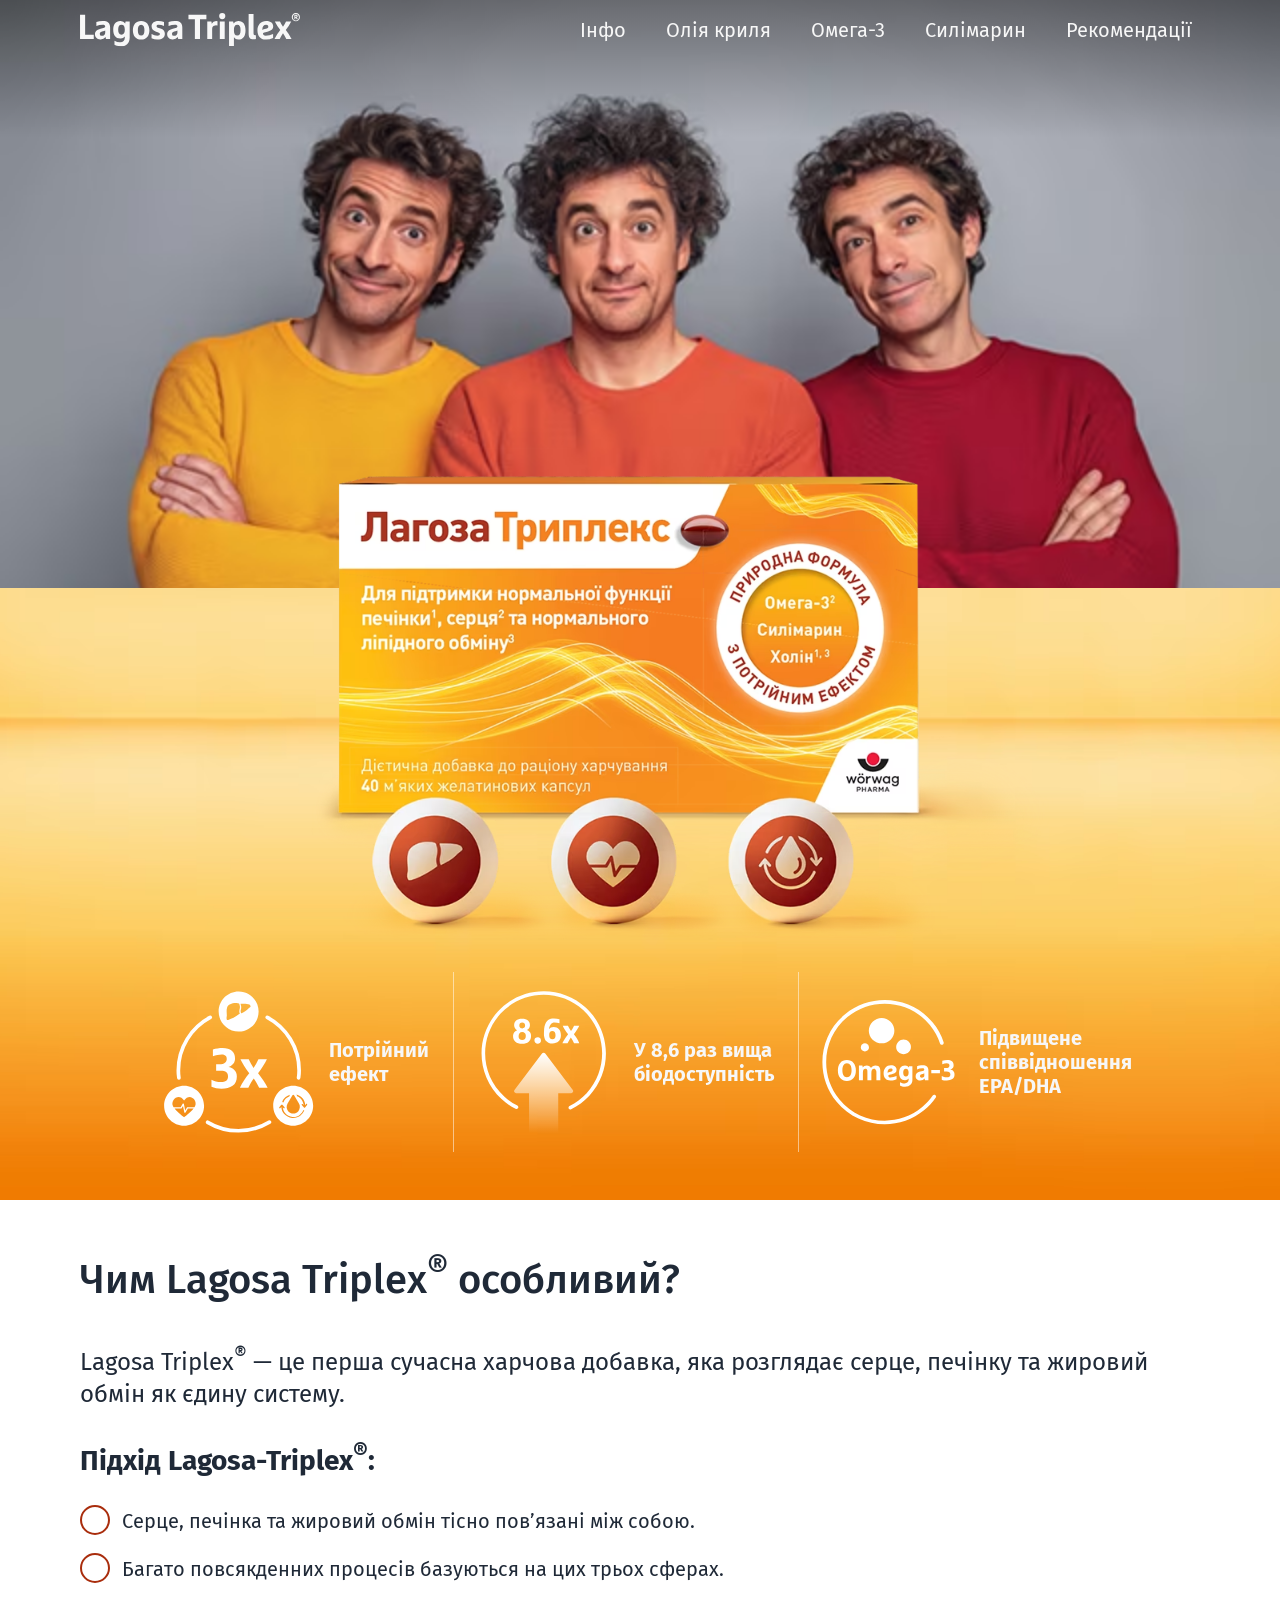
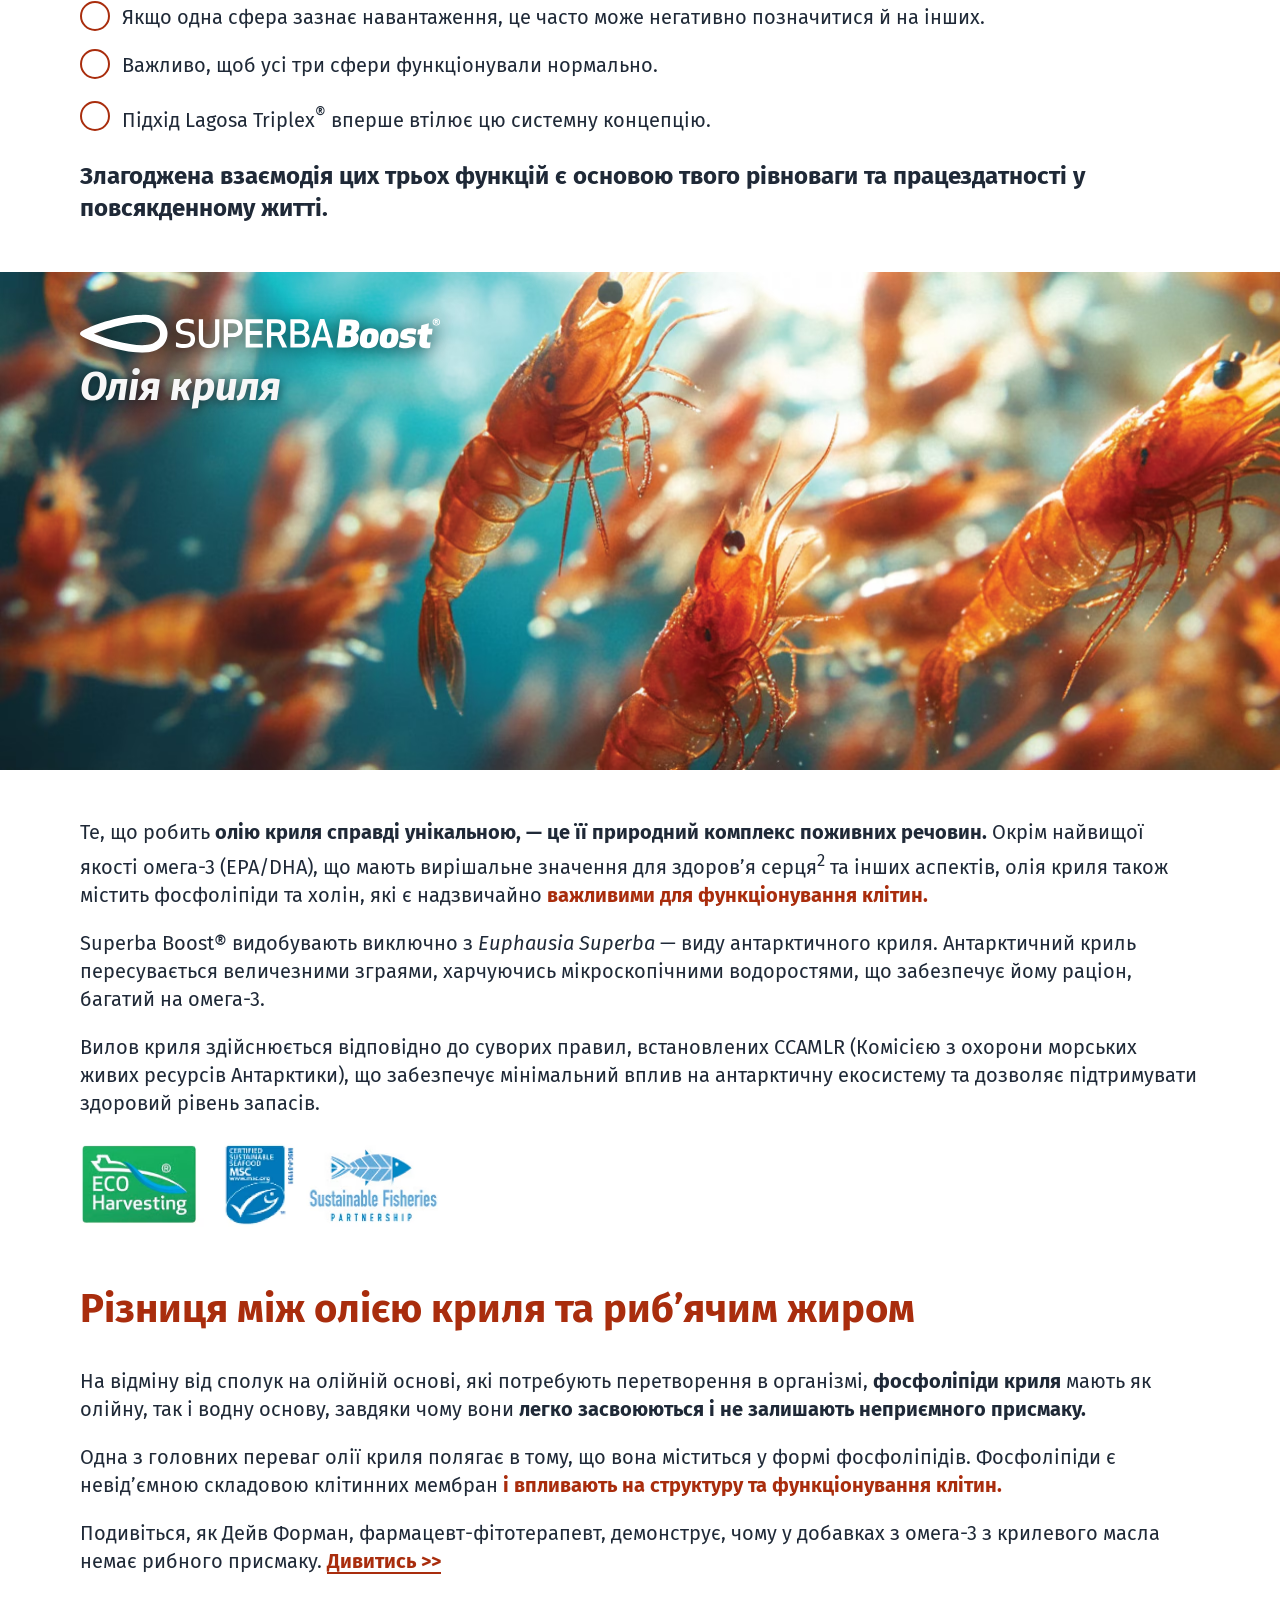
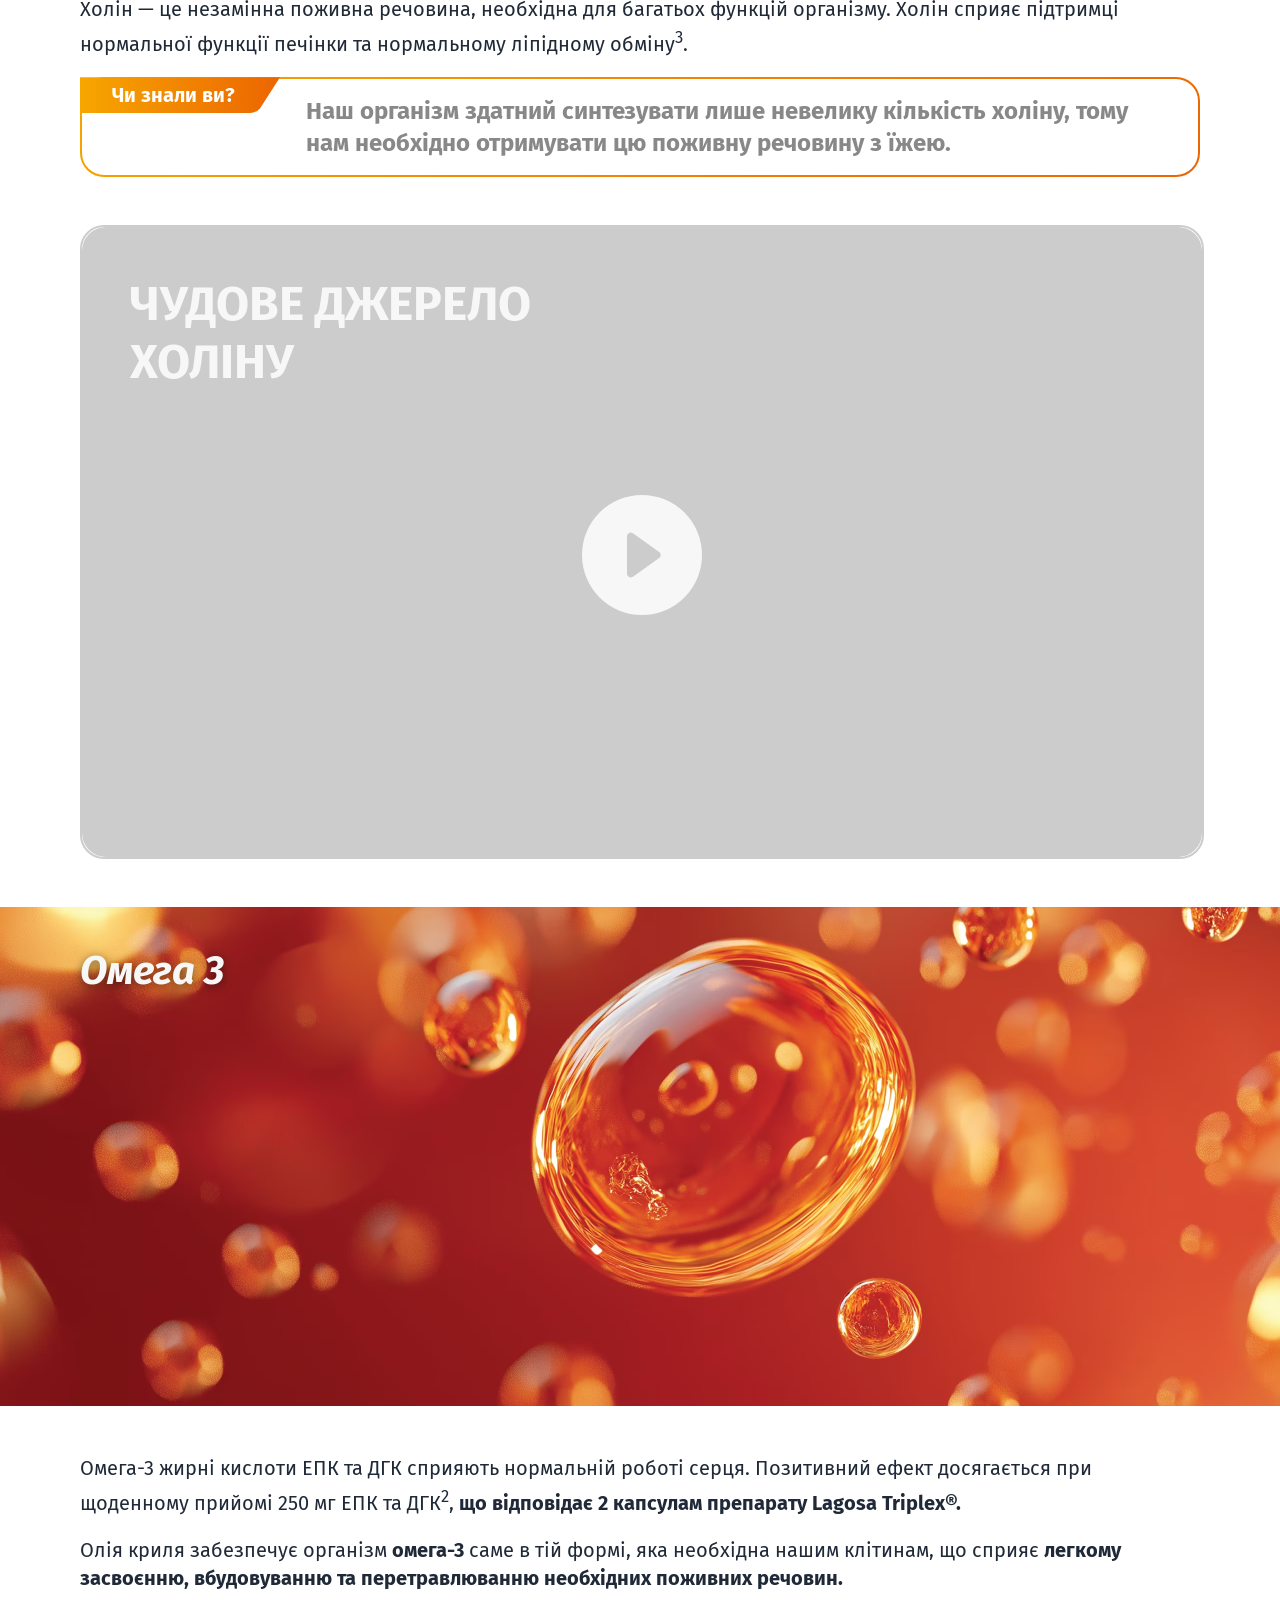
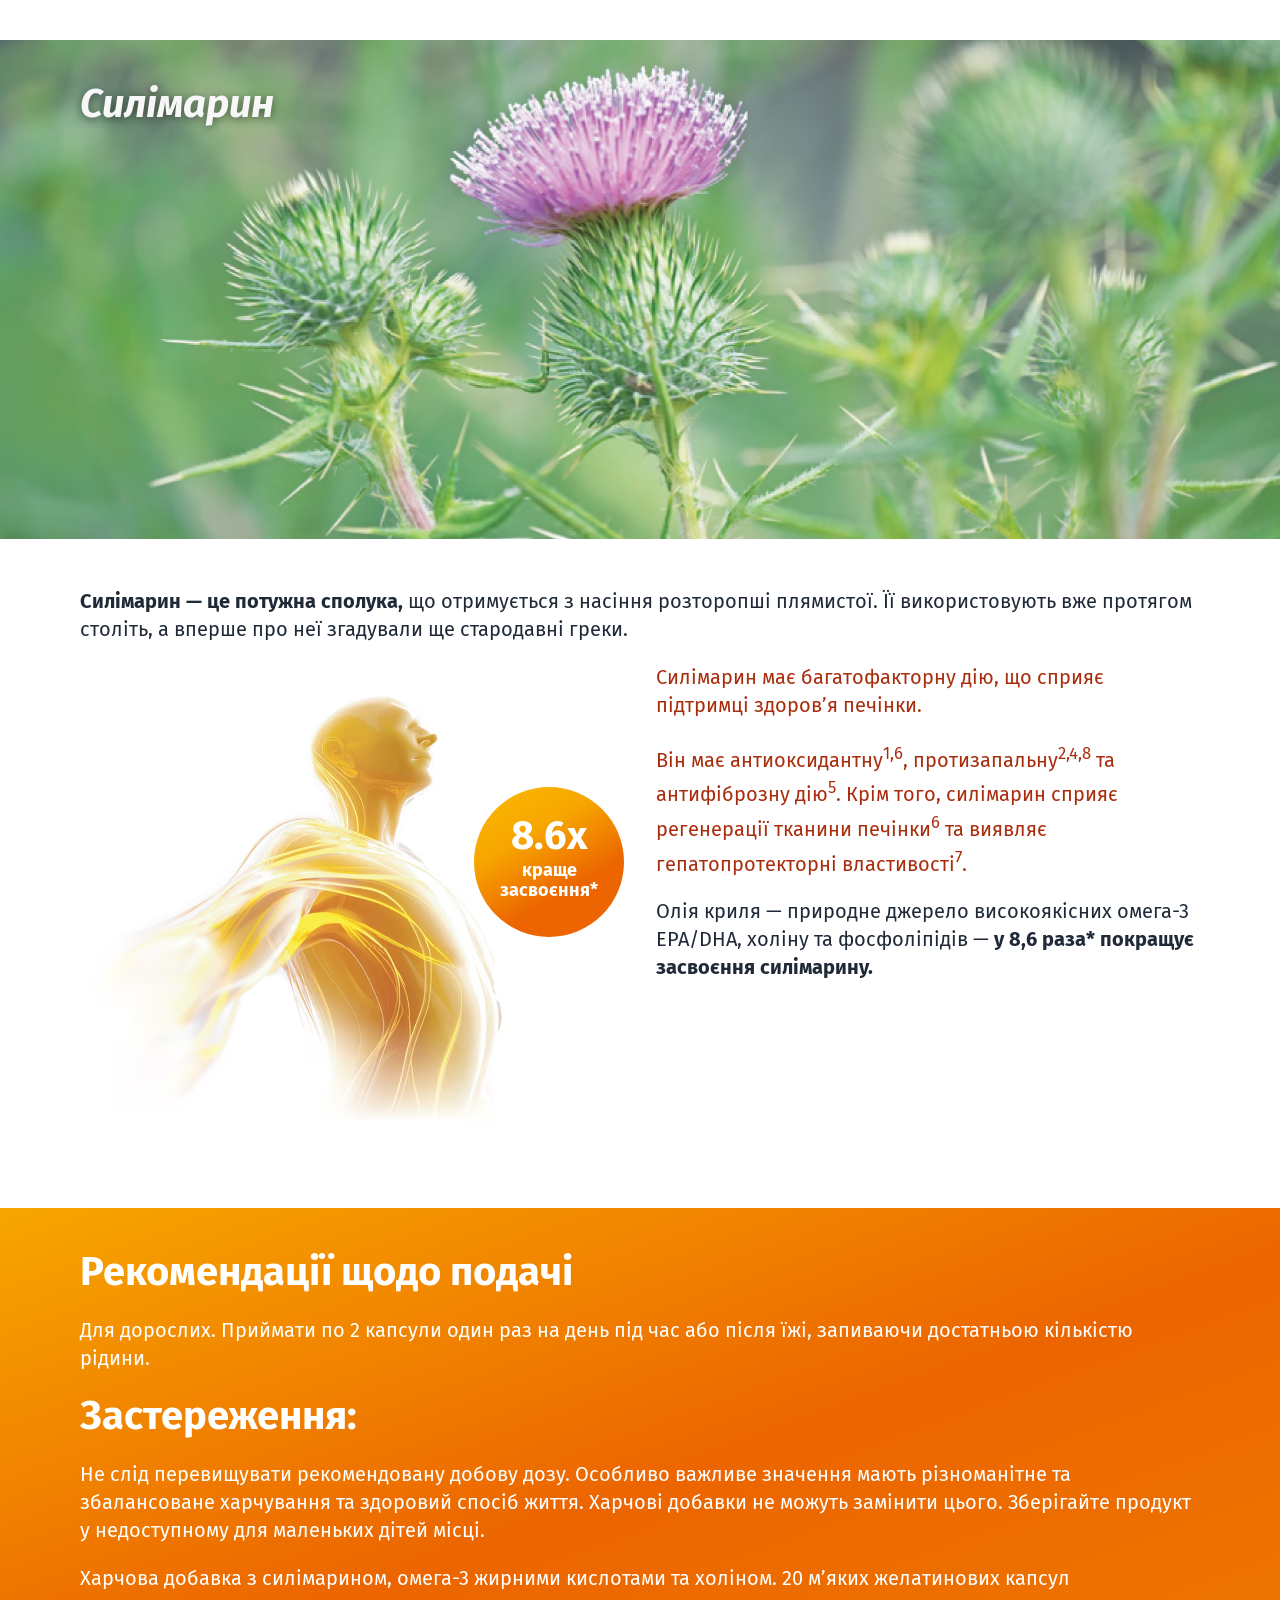
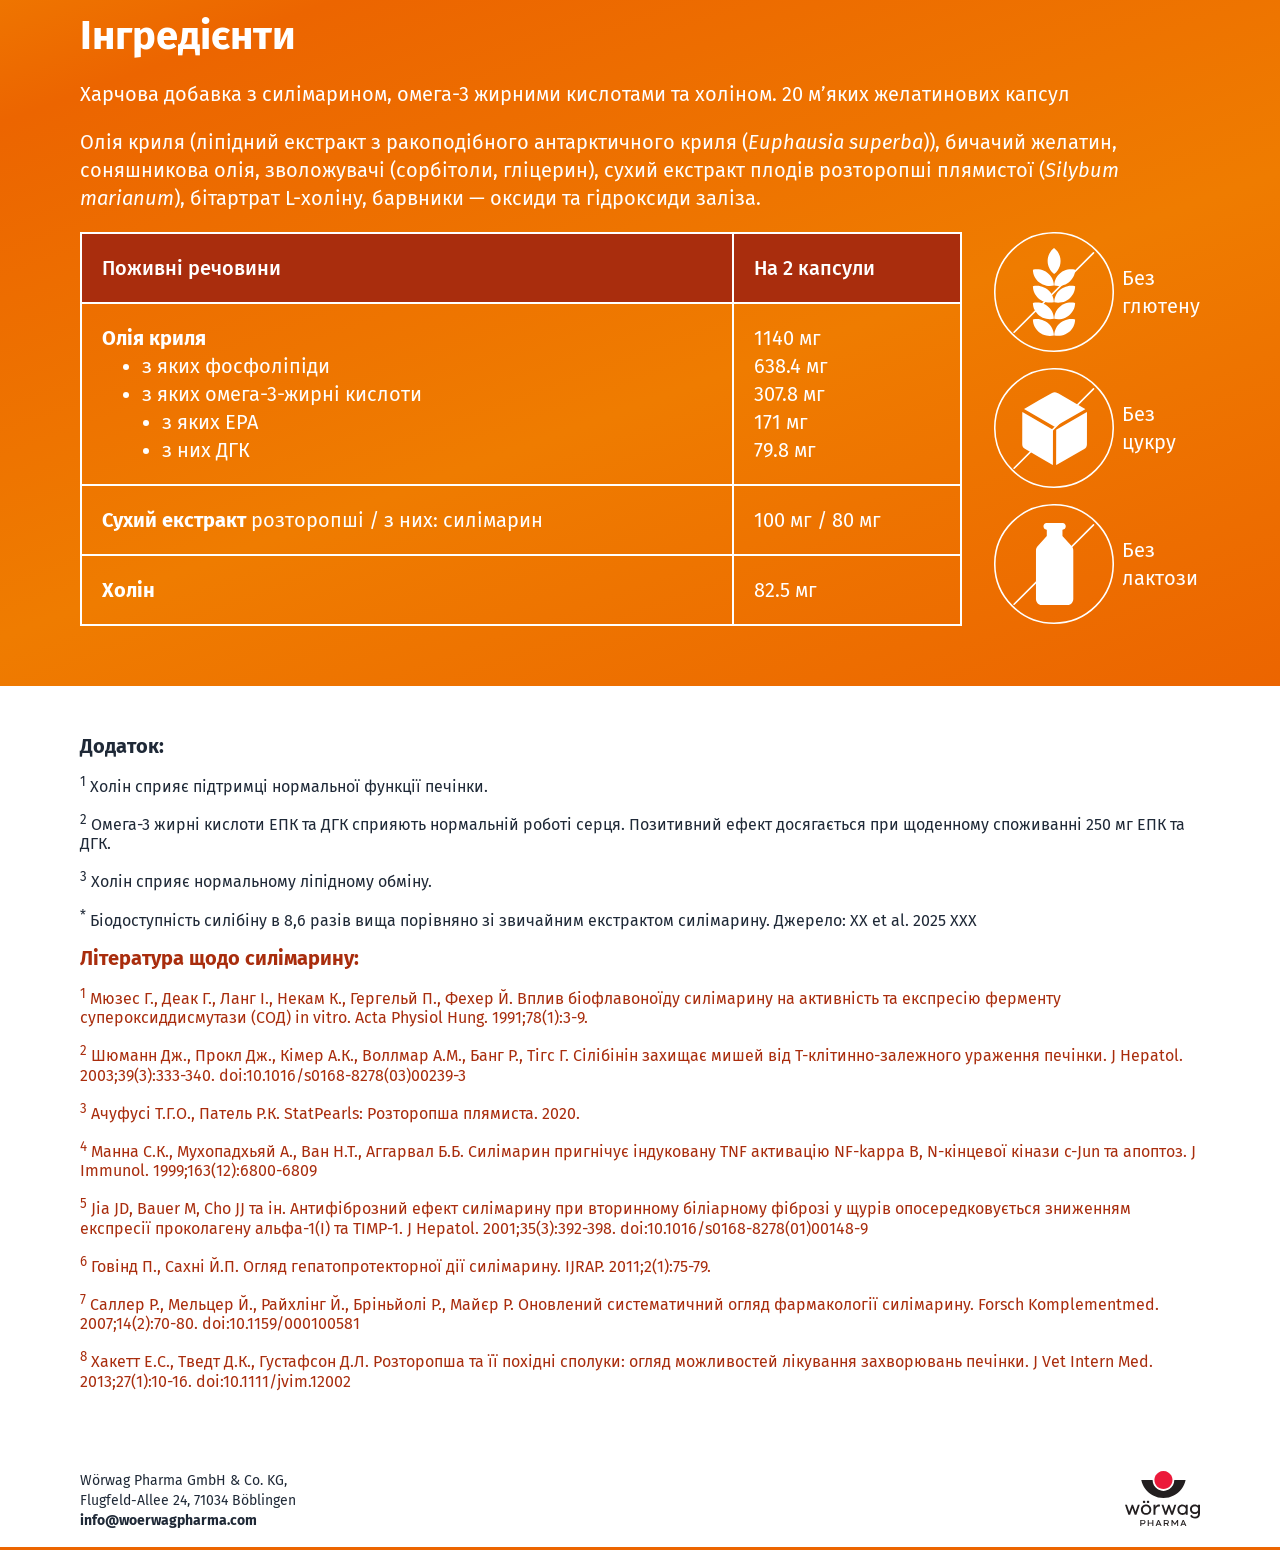
==== commit 8aca782b: "Update paths" ====
--- a/index.html
+++ b/index.html
@@ -54,31 +54,31 @@
     <header id="hero" class="header">
         <div class="container--guys">
             <picture>
-                <source media="(min-width: 1920px)" srcset="/assets/images/hero-4xl.avif">
-                <source media="(min-width: 1536px)" srcset="/assets/images/hero-3xl.avif">
-                <source media="(min-width: 1280px)" srcset="/assets/images/hero-2xl.avif">
-                <source media="(min-width: 1024px)" srcset="/assets/images/hero-xl.avif">
-                <source media="(min-width: 768px)" srcset="/assets/images/hero-lg.avif">
-                <source media="(min-width: 640px)" srcset="/assets/images/hero-md.avif">
-                <img src="/assets/images/hero-sm.avif" alt="Lagosa Team">
+                <source media="(min-width: 1920px)" srcset="assets/images/hero-4xl.avif">
+                <source media="(min-width: 1536px)" srcset="assets/images/hero-3xl.avif">
+                <source media="(min-width: 1280px)" srcset="assets/images/hero-2xl.avif">
+                <source media="(min-width: 1024px)" srcset="assets/images/hero-xl.avif">
+                <source media="(min-width: 768px)" srcset="assets/images/hero-lg.avif">
+                <source media="(min-width: 640px)" srcset="assets/images/hero-md.avif">
+                <img src="assets/images/hero-sm.avif" alt="Lagosa Team">
             </picture>
         </div>        
         <div class="container--box">
             <picture>
-                <source media="(min-width: 1536px)" srcset="/assets/images/box-xl.avif">
-                <source media="(min-width: 768px)" srcset="/assets/images/box-lg.avif">
-                <img src="/assets/images/box-sm.avif" alt="Lagosa Box">
+                <source media="(min-width: 1536px)" srcset="assets/images/box-xl.avif">
+                <source media="(min-width: 768px)" srcset="assets/images/box-lg.avif">
+                <img src="assets/images/box-sm.avif" alt="Lagosa Box">
             </picture>
         </div>
         <div class="container--gradient">
             <picture>
-                <source media="(min-width: 2561px)" srcset="/assets/images/gradient2560.avif">
-                <source media="(min-width: 1921px)" srcset="/assets/images/gradient2560f.avif">
-                <source media="(min-width: 1536px)" srcset="/assets/images/gradient1920.avif">
-                <source media="(min-width: 1280px)" srcset="/assets/images/gradient1600.avif">
-                <source media="(min-width: 1024px)" srcset="/assets/images/gradient1280.avif">
-                <source media="(min-width: 768px)" srcset="/assets/images/gradient1024.avif">
-                <img src="/assets/images/gradient768.avif" alt="Lagosa Box">
+                <source media="(min-width: 2561px)" srcset="assets/images/gradient2560.avif">
+                <source media="(min-width: 1921px)" srcset="assets/images/gradient2560f.avif">
+                <source media="(min-width: 1536px)" srcset="assets/images/gradient1920.avif">
+                <source media="(min-width: 1280px)" srcset="assets/images/gradient1600.avif">
+                <source media="(min-width: 1024px)" srcset="assets/images/gradient1280.avif">
+                <source media="(min-width: 768px)" srcset="assets/images/gradient1024.avif">
+                <img src="assets/images/gradient768.avif" alt="Lagosa Box">
             </picture>
             <ul>
                 <li>
@@ -221,7 +221,7 @@
     <section id="section-2" class="section">
         <header>
             <picture>
-                <img src="/assets/images/content_krill_2560.avif" loading="lazy" alt="Krill oil">
+                <img src="assets/images/content_krill_2560.avif" loading="lazy" alt="Krill oil">
             </picture>
             <div class="subcontainer">
                 <svg id="a" xmlns="http://www.w3.org/2000/svg" width="409.67" height="43.39" xmlns:xlink="http://www.w3.org/1999/xlink" viewBox="0 0 409.67 43.39"><defs><style>.d{fill:#fff;}.e{clip-path:url(#b);}.f{fill:none;}.g{clip-path:url(#c);}</style><clipPath id="b"><rect class="f" width="409.67" height="43.39"/></clipPath><clipPath id="c"><rect class="f" width="409.67" height="43.39"/></clipPath></defs><g class="e"><path class="d" d="m70.71,8.53h0c2.27,0,4.4.15,6.33.44,4.46.68,7.92,2.12,10.26,4.3,2.44,2.25,3.32,4.95,3.63,6.81.09.52.13,1.05.13,1.59,0,2.28-.77,4.63-2.16,6.61-.47.67-1.01,1.29-1.6,1.84-2.35,2.17-5.79,3.61-10.25,4.29-1.94.29-4.07.45-6.35.45-8.08,0-18.52-1.65-30.2-4.76-2.98-.79-6.04-1.69-9.08-2.65-5.55-1.76-10.97-3.73-15.69-5.7,4.77-1.97,10.16-3.93,15.62-5.67,3.02-.97,6.08-1.87,9.08-2.68,11.74-3.17,22.21-4.85,30.26-4.85m0-8.53c-9.79,0-21.39,2.15-32.49,5.15-3.21.87-6.38,1.81-9.45,2.79-8.13,2.59-15.55,5.47-21.23,8.05-2,.91-4.26,1.79-6.08,3.26C.56,19.97,0,20.76,0,21.66c0,.79.44,1.51,1.15,2.16.71.67,5.63,3.27,6.51,3.68,5.66,2.63,13.08,5.5,21.19,8.07,3.07.97,6.25,1.91,9.46,2.77,11.07,2.95,22.65,5.05,32.4,5.05,2.81,0,5.35-.19,7.64-.55,6.89-1.05,11.58-3.53,14.75-6.46,1.04-.97,1.98-2.04,2.79-3.2,2.35-3.35,3.7-7.41,3.7-11.51,0-1-.08-1.99-.24-2.98-.5-3-1.97-7.72-6.25-11.68-3.17-2.93-7.87-5.42-14.78-6.47C76.04.19,73.51,0,70.71,0"/></g><path class="d" d="m296.04,5.49h12.26c8.5,0,10.12,3.93,9.48,9.22-.3,2.48-1.84,4.61-3.89,5.85,2.14,1.03,3.67,3.33,3.2,7-.68,5.6-3.59,9.95-12.56,9.95h-12.43l3.93-32.03Zm9.78,18.58h-3.71l-.81,6.58h3.72c2.13,0,3.12-1.32,3.37-3.29.21-2.01-.47-3.29-2.56-3.29m.98-11.7h-3.25l-.68,5.55h3.25c2.01,0,2.65-1.36,2.82-2.77.17-1.41-.13-2.78-2.13-2.78"/><path class="d" d="m318.59,26.83c.9-7.39,3.93-11.36,12-11.36s10.08,3.97,9.18,11.36c-.9,7.39-3.89,11.36-11.96,11.36s-10.12-3.97-9.22-11.36m13.07,0c.47-3.93.04-5.04-1.84-5.04s-2.65,1.11-3.12,5.04c-.47,3.93,0,5.04,1.88,5.04s2.6-1.11,3.07-5.04"/><path class="d" d="m341.22,26.83c.9-7.39,3.93-11.36,12-11.36s10.08,3.97,9.18,11.36c-.9,7.39-3.89,11.36-11.96,11.36s-10.12-3.97-9.22-11.36m13.07,0c.47-3.93.04-5.04-1.84-5.04s-2.65,1.11-3.12,5.04c-.47,3.93,0,5.04,1.88,5.04s2.6-1.11,3.07-5.04"/><path class="d" d="m381.84,23c-2.14-.9-4.66-1.37-7-1.37-1.5,0-2.43.34-2.56,1.28-.09.98.55,1.24,1.54,1.32,6.92.55,8.58,1.79,7.99,6.49-.51,4.23-3.25,7.47-10.89,7.47-4.06,0-6.28-.72-7.99-1.45l.9-6.32c2.56,1.11,5.25,1.67,7.73,1.67,1.54,0,2.48-.34,2.6-1.28.13-.98-.55-1.24-1.54-1.32-6.79-.6-8.58-1.88-8.03-6.49.55-4.48,3.72-7.51,10.68-7.51,3.97,0,5.98.55,7.47,1.2l-.9,6.32Z"/><path class="d" d="m398.37,37.59c-1.11.38-3.07.6-4.66.6-6.11,0-8.11-2.65-7.52-7.6l1.03-8.07h-3.37l.64-5.21,3.46-.94.55-4.27,8.63-2.22-.77,6.28h4.87l-.77,6.36h-4.87l-.9,7.13c-.17,1.37.38,2.01,1.88,2.01,1.2,0,2.26-.26,2.43-.3l-.64,6.23Z"/><g class="g"><path class="d" d="m401.29,8.33c0-2.98,1.91-4.06,4.18-4.06s4.2,1.09,4.2,4.06-1.91,4.05-4.2,4.05-4.18-1.09-4.18-4.05m7.39,0c0-2.26-1.46-3.11-3.19-3.11s-3.21.85-3.21,3.11,1.46,3.1,3.21,3.1,3.19-.85,3.19-3.1m-3.18.75h-.73v1.38h-1.14v-4.28h2.01c1.14,0,1.53.64,1.53,1.45,0,.47-.15.98-.61,1.24l.91,1.59h-1.3l-.67-1.38Zm.12-1.88h-.85v.92h.85c.35,0,.41-.26.41-.46,0-.27-.14-.46-.41-.46"/></g><path class="d" d="m130.96,27.78c0,6.1-3.61,10.26-12.23,10.26-3.22,0-7.34-.73-9.53-1.84v-4.81c1.76.77,4.85,2.1,9.23,2.1,5.8,0,7.51-2.36,7.51-5.41,0-3.56-1.5-4.42-5.84-4.98-7.86-.99-10.91-3.09-10.91-8.97,0-4.72,2.66-9.32,11.42-9.32,4.16,0,7.08.73,8.72,1.55v4.68c-2.36-1.03-5.28-1.67-8.46-1.67-5.02,0-6.74,2.06-6.74,4.81,0,3.48,1.98,4.08,6.23,4.64,6.7.9,10.6,2.4,10.6,8.97"/><path class="d" d="m135.21,27.4V5.34h4.81v21.64c0,6.05,4.21,6.7,6.87,6.7s6.87-.64,6.87-6.7V5.34h4.81v22.07c0,9.02-7.3,10.65-11.68,10.65s-11.68-1.63-11.68-10.65"/><path class="d" d="m168.4,37.53h-4.81V5.33h10.35c8.29,0,11.16,4.81,11.16,10.09s-2.87,10.04-11.16,10.04h-5.54v12.06Zm0-16.44h5.75c4.81,0,5.71-3.26,5.71-5.67s-.9-5.67-5.71-5.67h-5.75v11.33Z"/><polygon class="d" points="206.69 23.07 193.3 23.07 193.3 33.11 208.07 33.11 208.07 37.54 188.49 37.54 188.49 5.34 208.07 5.34 208.07 9.76 193.3 9.76 193.3 18.65 206.69 18.65 206.69 23.07"/><path class="d" d="m217.56,37.53h-4.81V5.33h10.48c8.33,0,10.99,3.73,10.99,9.57,0,4.16-1.29,7.21-5.24,8.59l6.74,14.04h-5.62l-5.84-13.09h-6.7v13.09Zm0-17.47h6.35c4.46,0,5.07-2.53,5.07-5.15s-.6-5.15-5.07-5.15h-6.35v10.3Z"/><path class="d" d="m239.41,5.34h10.82c7.86,0,10.22,3.82,10.22,8.8,0,2.75-1.42,5.24-3.86,6.4,3.09.9,4.85,3.86,4.85,7.56,0,5.32-2.62,9.45-10.95,9.45h-11.08V5.34Zm10.95,4.42h-6.14v9.02h6.31c3.86,0,4.77-2.36,4.77-4.42s-.73-4.59-4.94-4.59m-6.14,23.35h6.44c4.51,0,5.62-2.49,5.62-5.15,0-3.31-1.5-5.11-5.58-5.11h-6.48v10.26Z"/><path class="d" d="m280.72,29.67h-10.3l-2.28,7.86h-5.24l10.22-32.58h4.89l10.22,32.58h-5.24l-2.28-7.86Zm-5.15-18.2l-4.12,14.25h8.24l-4.12-14.25Z"/></svg>
@@ -232,7 +232,7 @@
             <p>Те, що робить <strong>олію криля справді унікальною, — це її природний комплекс поживних речовин.</strong> Окрім найвищої якості омега-3 (EPA/DHA), що мають вирішальне значення для здоров’я серця<sup>2</sup> та інших аспектів, олія криля також містить фосфоліпіди та холін, які є надзвичайно <strong class="dark-red">важливими для функціонування клітин.</strong></p>
             <p>Superba Boost® видобувають виключно з <em>Euphausia Superba</em> — виду антарктичного криля. Антарктичний криль пересувається величезними зграями, харчуючись мікроскопічними водоростями, що забезпечує йому раціон, багатий на омега-3.</p>
             <p>Вилов криля здійснюється відповідно до суворих правил, встановлених CCAMLR (Комісією з охорони морських живих ресурсів Антарктики), що забезпечує мінімальний вплив на антарктичну екосистему та дозволяє підтримувати здоровий рівень запасів.</p>
-            <img class="logos" src="/assets/images/fish-icons.avif" loading="lazy" alt="Логотипи компаній">
+            <img class="logos" src="assets/images/fish-icons.avif" loading="lazy" alt="Логотипи компаній">
             <h2 class="stronger dark-red">Різниця між олією криля та риб’ячим жиром</h2>
             <p>На відміну від сполук на олійній основі, які потребують перетворення в організмі, <strong>фосфоліпіди криля</strong> мають як олійну, так і водну основу, завдяки чому вони <strong>легко засвоюються і не залишають неприємного присмаку.</strong></p>
             <p>Одна з головних переваг олії криля полягає в тому, що вона міститься у формі фосфоліпідів. Фосфоліпіди є невід’ємною складовою клітинних мембран <strong class="dark-red">і впливають на структуру та функціонування клітин.</strong></p>
@@ -267,7 +267,7 @@
     <section id="section-3" class="section">
         <header>
             <picture>
-                <img src="/assets/images/content_omega_2560.avif" loading="lazy" alt="Омега 3">
+                <img src="assets/images/content_omega_2560.avif" loading="lazy" alt="Омега 3">
             </picture>
             <div class="subcontainer">
                 <h2>Омега 3</h2>
@@ -282,7 +282,7 @@
     <section id="section-4" class="section">
         <header>
             <picture>
-                <img src="/assets/images/content_silymarin_2560.avif" loading="lazy" alt="Силімарин">
+                <img src="assets/images/content_silymarin_2560.avif" loading="lazy" alt="Силімарин">
             </picture>
             <div class="subcontainer">
                 <h2>Силімарин</h2>
@@ -293,7 +293,7 @@
             <div class="wrapper">
                 <div class="img-wrapper">
                     <picture>
-                        <img src="/assets/images/silmarin_content.avif" loading="lazy" alt="Засвоєння силімарину">
+                        <img src="assets/images/silmarin_content.avif" loading="lazy" alt="Засвоєння силімарину">
                     </picture>
                     <div class="label">
                         <h4>8.6x</h4>
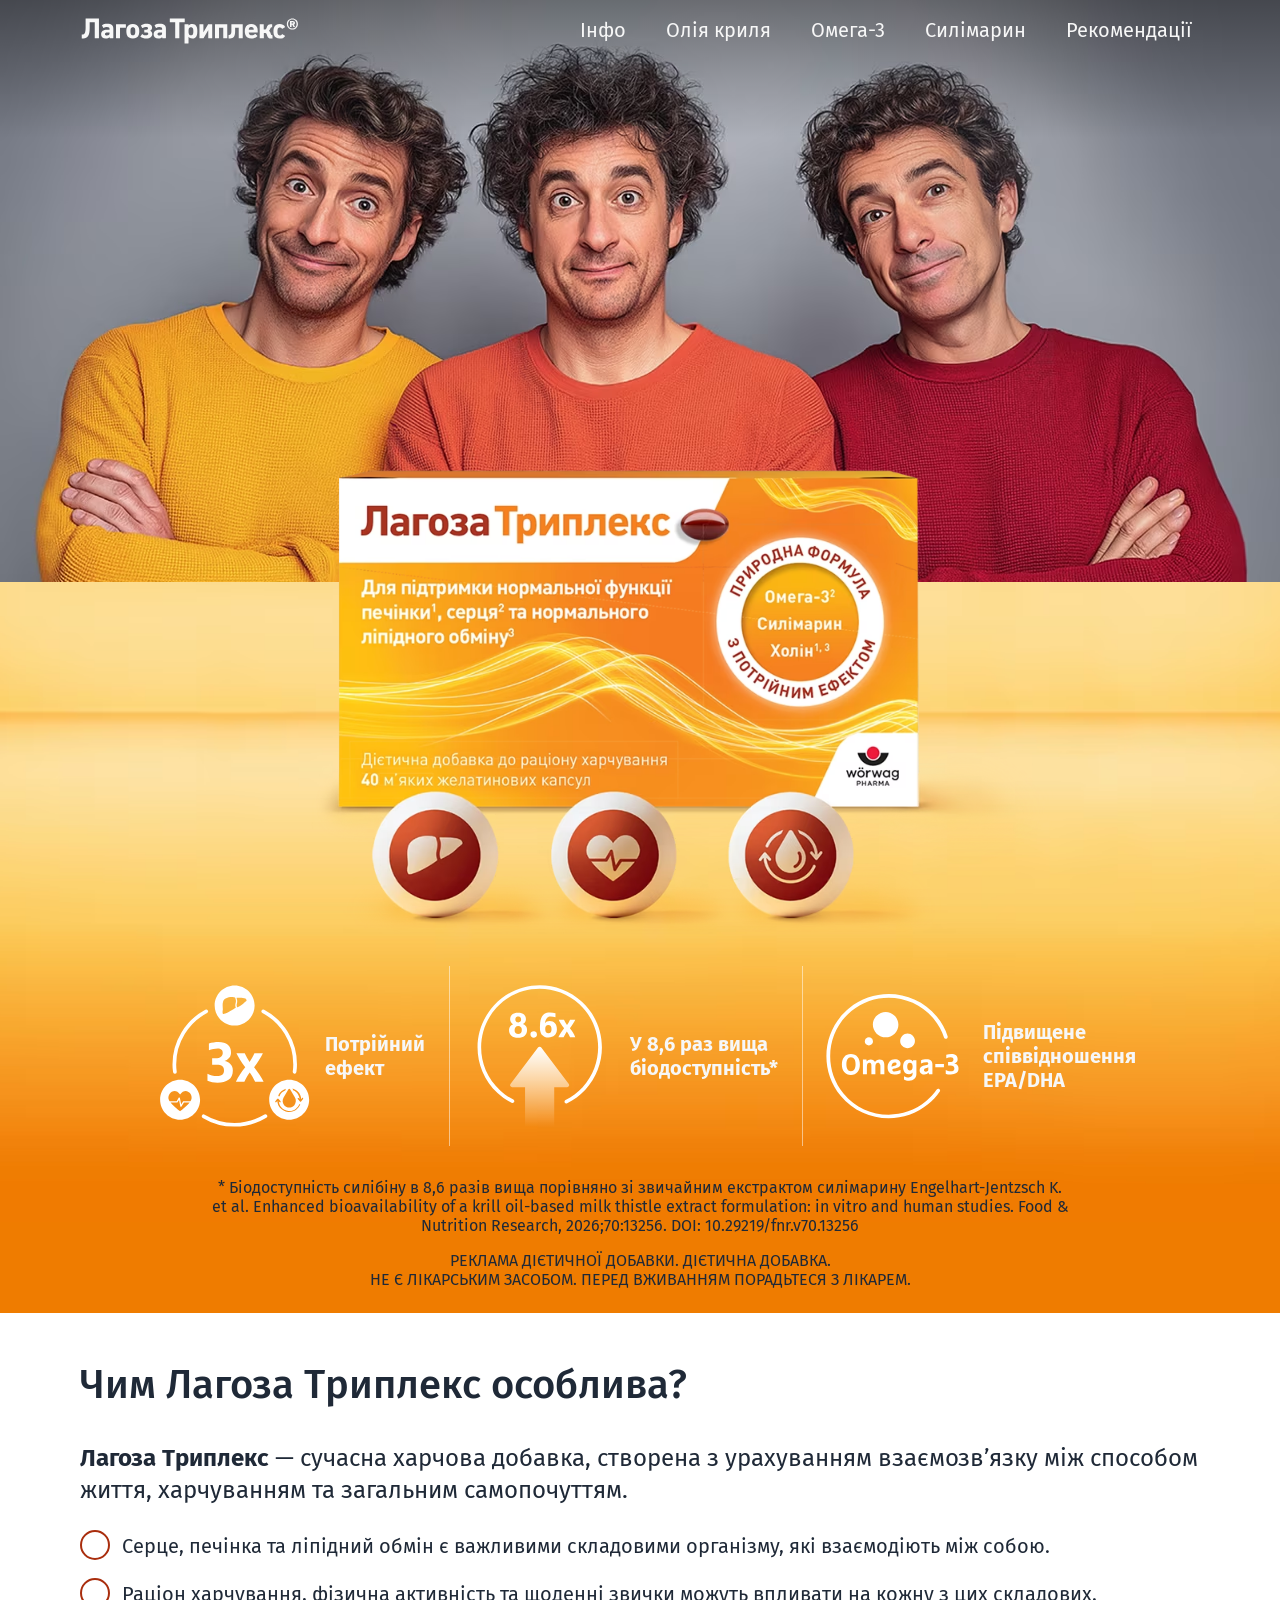
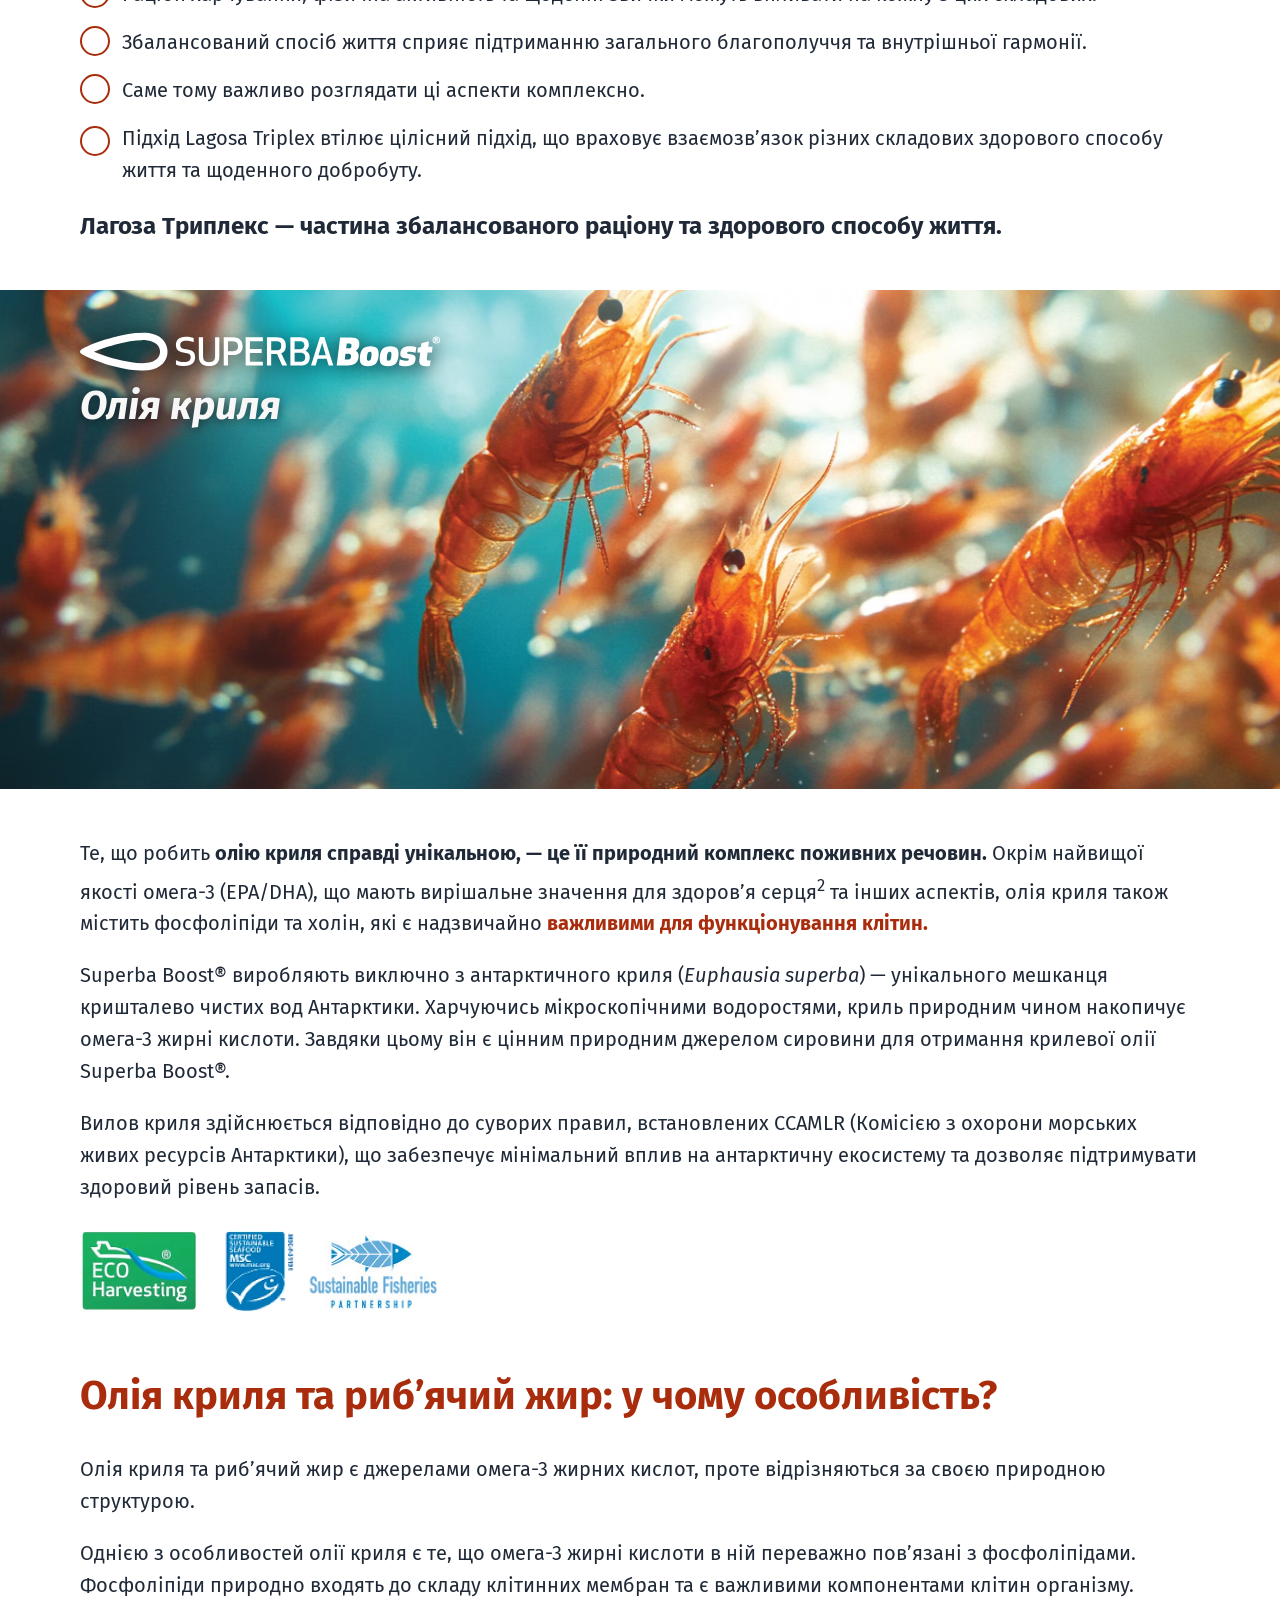
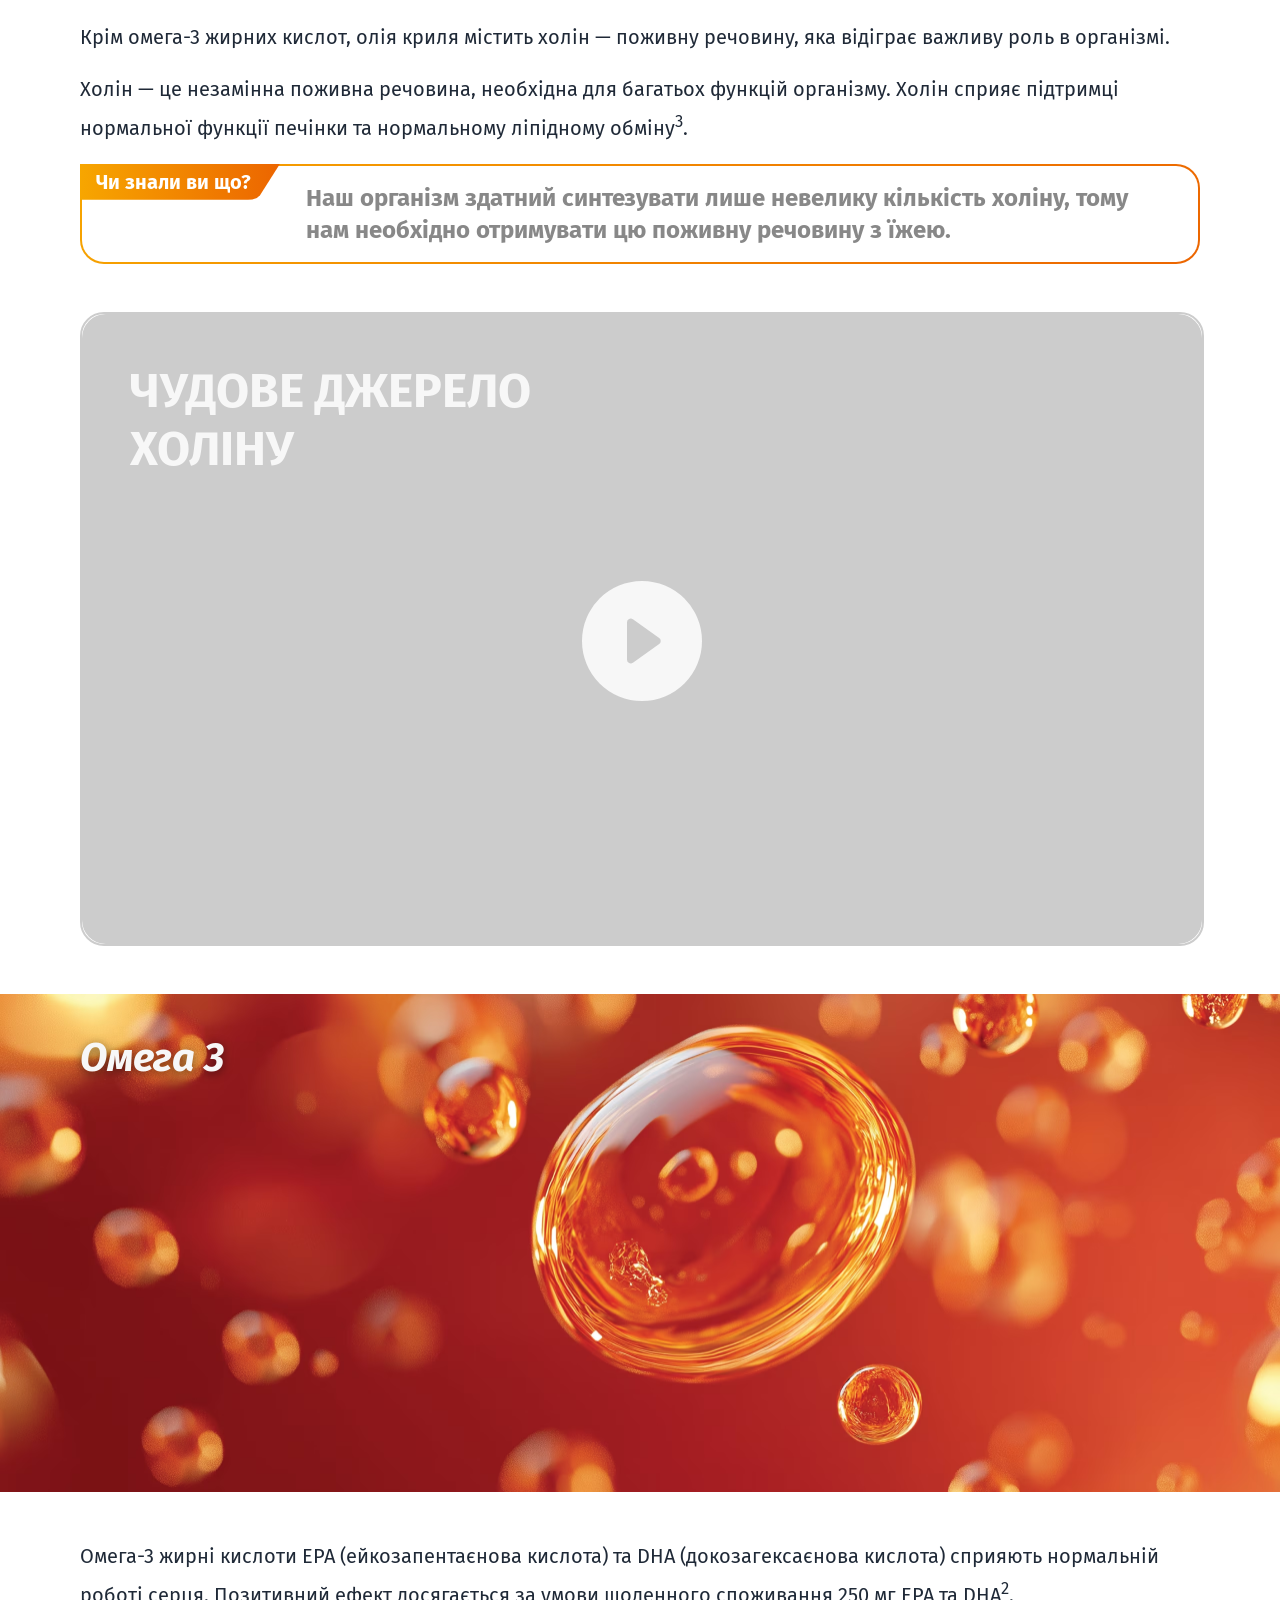
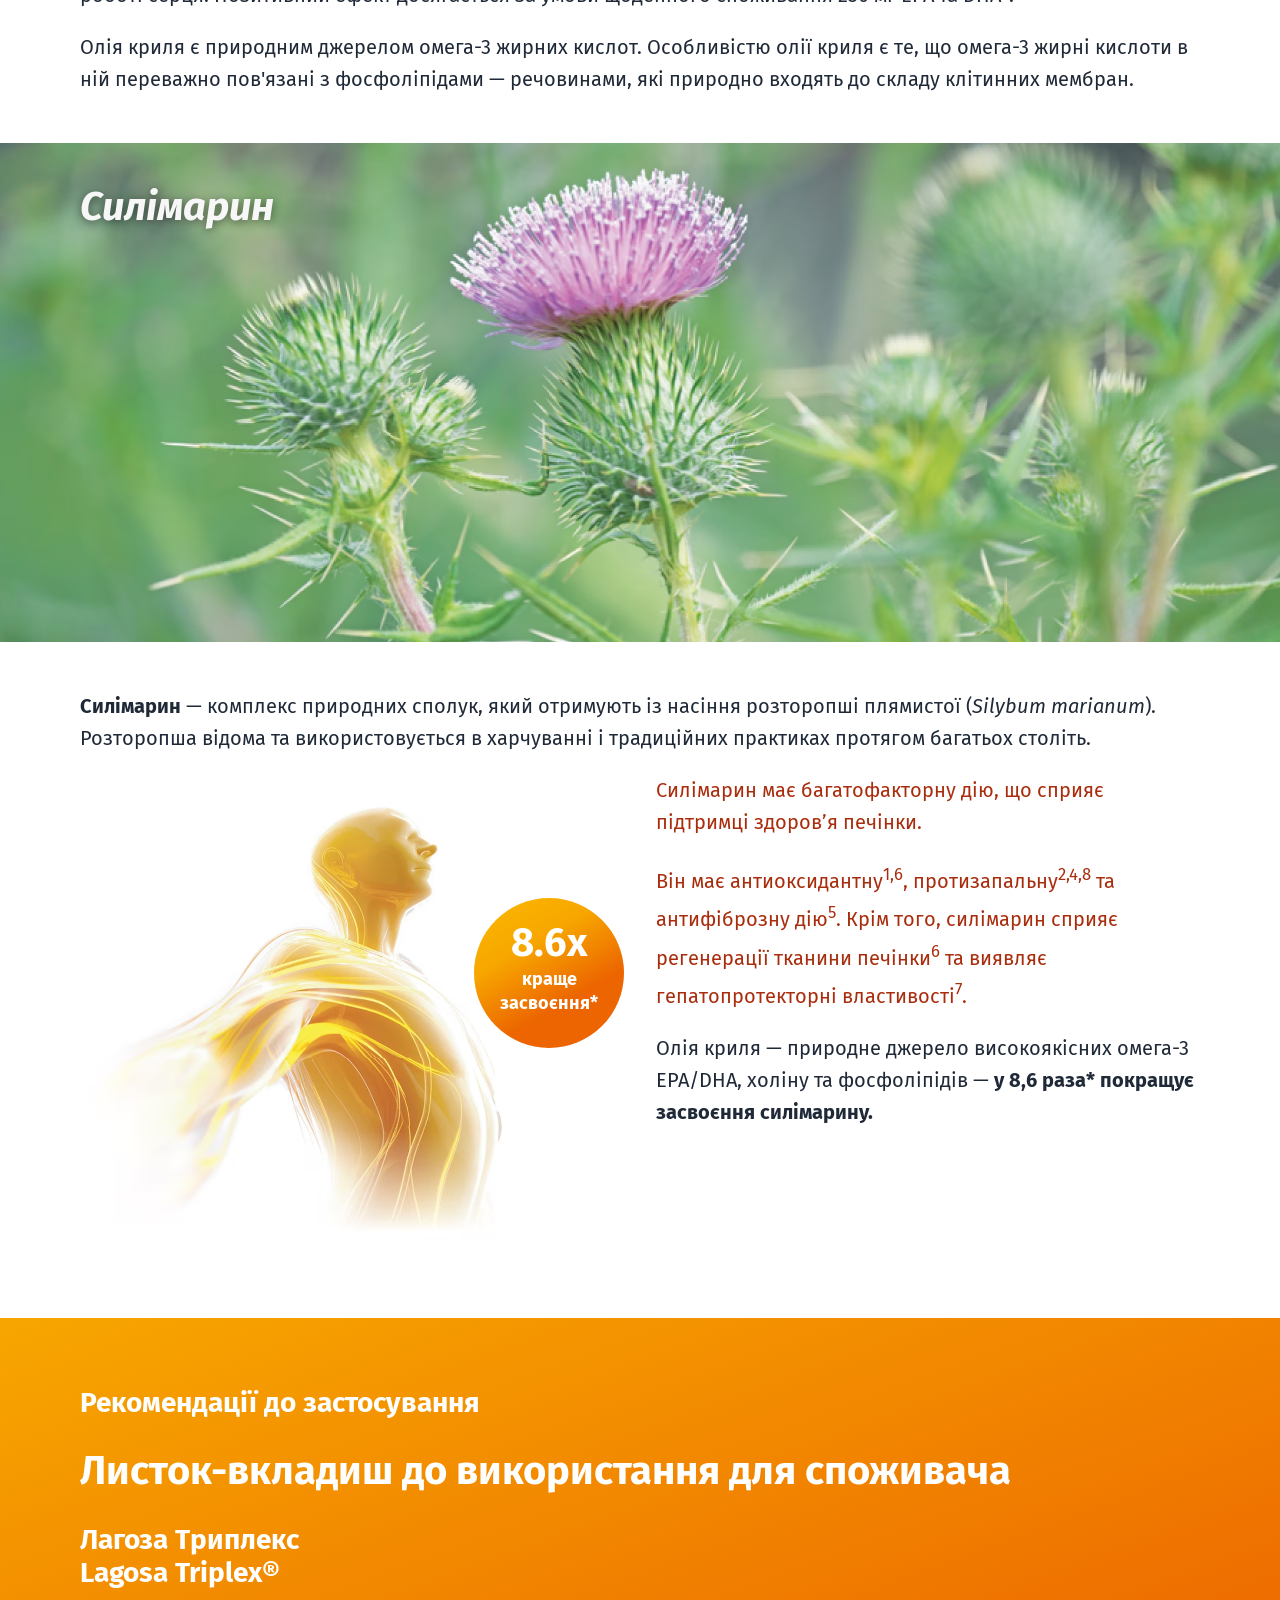
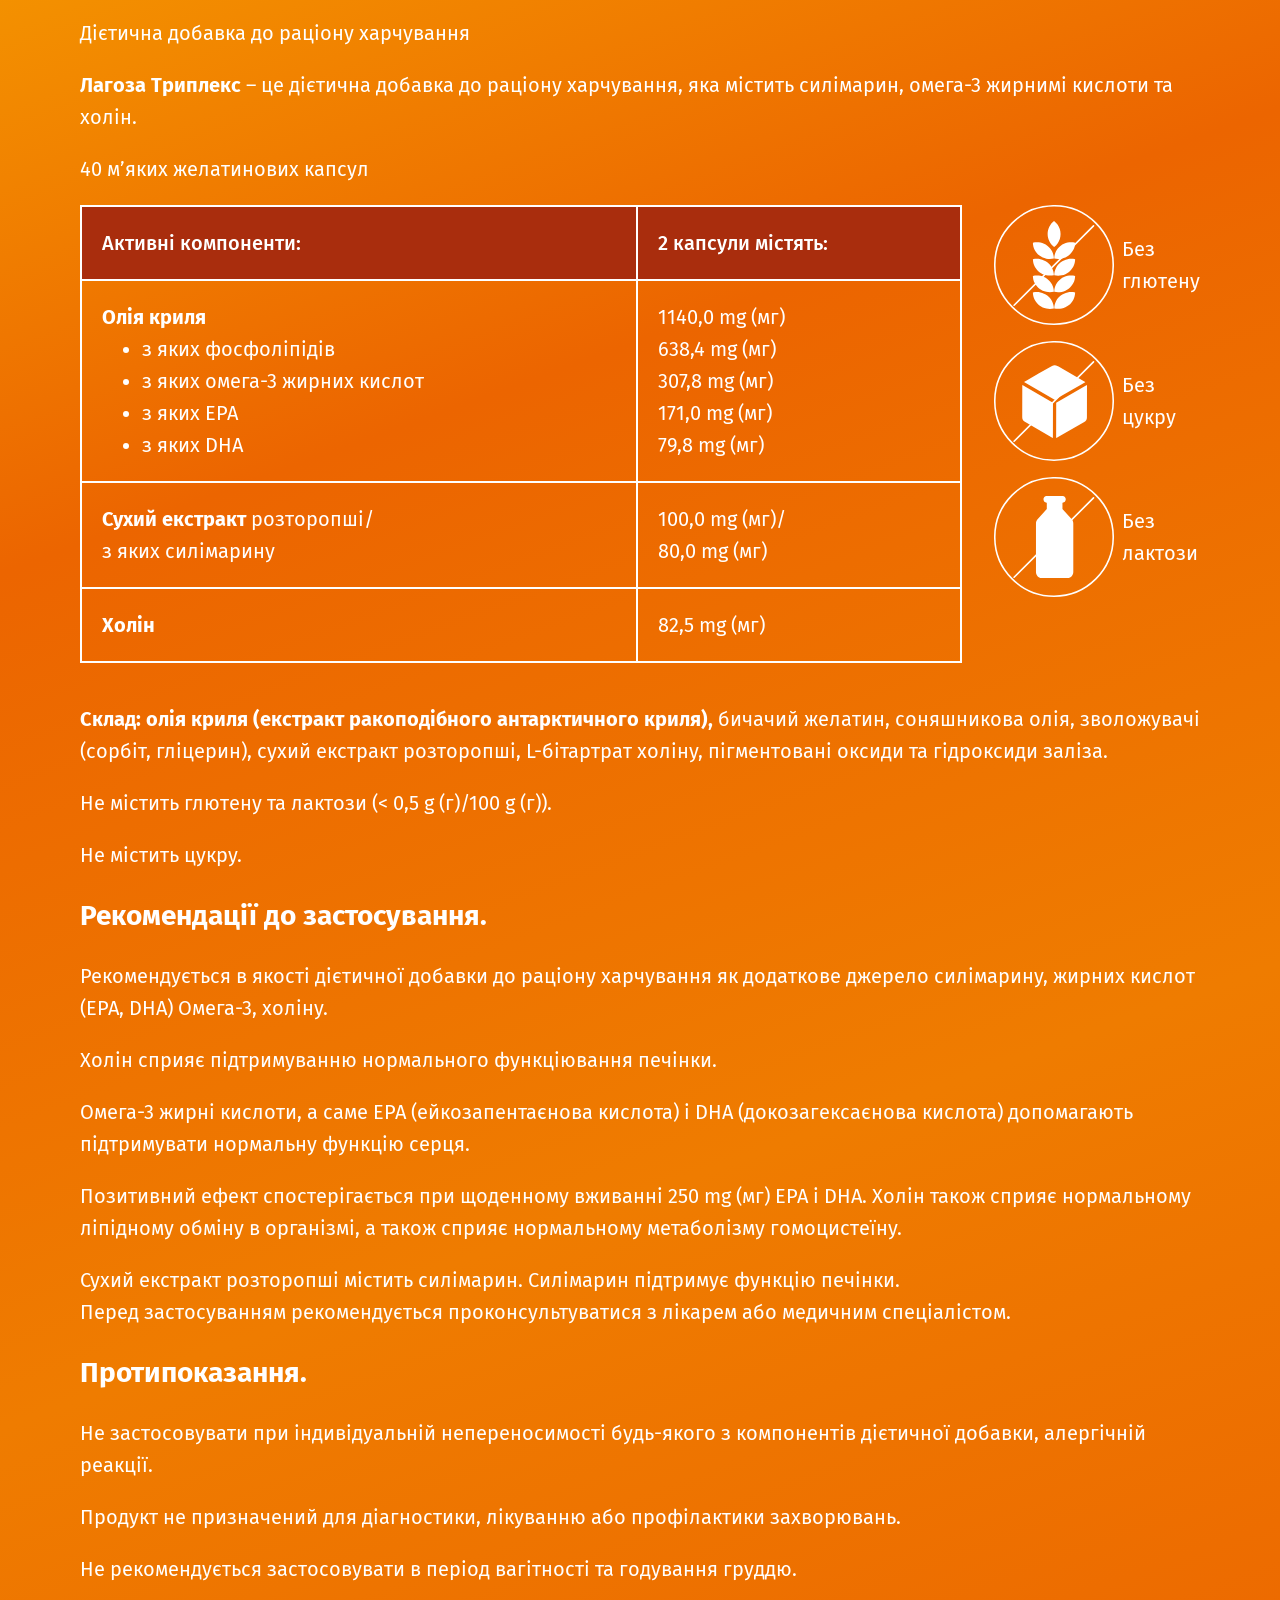
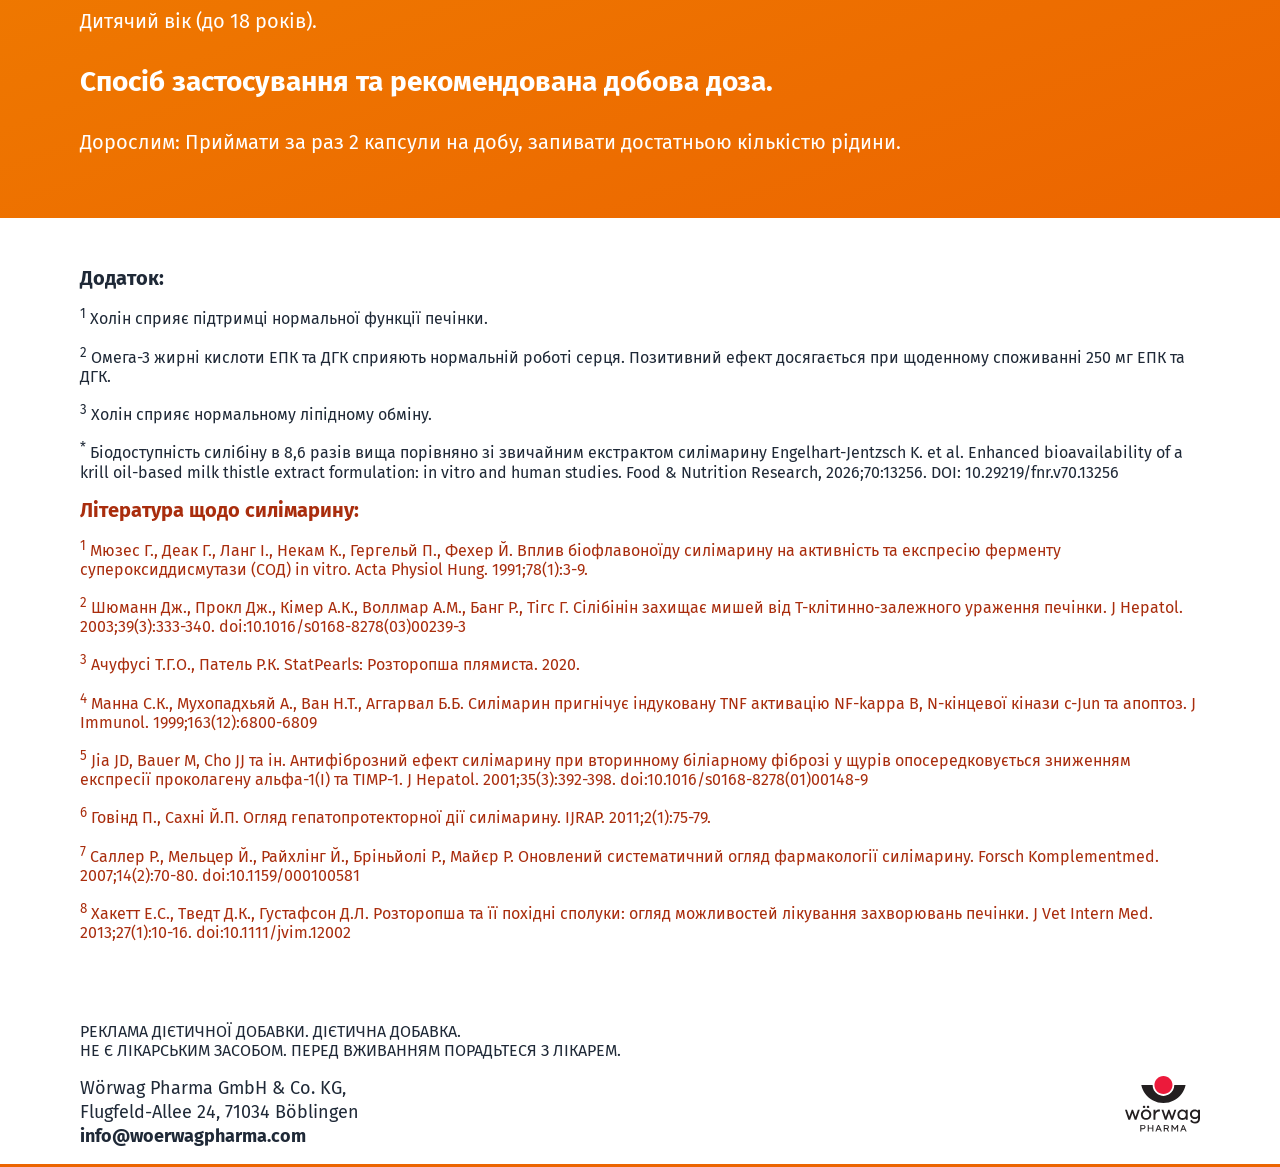
==== commit d7e8909d: "First bunch of improvements" ====
--- a/index.html
+++ b/index.html
@@ -13,32 +13,76 @@
 <body>
     <nav class="navbar">
         <a href="#" class="logo" id="logo-link">
-            <svg xmlns="http://www.w3.org/2000/svg" xmlns:xlink="http://www.w3.org/1999/xlink" viewBox="0 0 329.88 50.037">
-                <defs>
-                    <clipPath id="clip-path">
-                    <rect id="Rectangle_1651" data-name="Rectangle 1651" width="329.88" height="50.037" fill="none"/>
-                    </clipPath>
-                </defs>
-                <g id="Group_2175" data-name="Group 2175" transform="translate(0 0)">
-                    <path id="Path_1325" class="red" data-name="Path 1325" d="M0,1.547V37.857H20.6V31.51H7.646V1.547Z" transform="translate(0 1.257)" />
-                    <g id="Group_1587" data-name="Group 1587" transform="translate(0 0)">
-                    <g id="Group_1586" data-name="Group 1586" clip-path="url(#clip-path)">
-                        <path id="Path_1326" class="red" data-name="Path 1326" d="M27.741,24.2c0,2.914-1.925,4.734-5.047,4.734a2.855,2.855,0,0,1-3.068-2.912c0-1.56.623-2.706,3.432-3.538l3.017-.884a3.319,3.319,0,0,0,1.665-.832Zm7.334-7.854c0-7.387-4.161-9.779-10.508-9.779A25.631,25.631,0,0,0,14.475,8.34v5.93A27.6,27.6,0,0,1,24,12.4c2.55,0,3.746.935,3.746,2.236,0,1.249-.676,1.977-2.809,2.5l-4.11,1.04c-6.294,1.56-8.48,4.473-8.48,8.53,0,4.266,3.017,7.648,8.012,7.648a9.944,9.944,0,0,0,8.063-3.538,8.1,8.1,0,0,0,.52,2.965h6.138Z" transform="translate(10.025 5.337)"/>
-                        <path id="Path_1327" class="red" data-name="Path 1327" d="M44.844,19.784c0,4.42-1.354,7.334-4.995,7.334s-4.942-2.914-4.942-7.334,1.3-7.336,4.942-7.336,4.995,2.914,4.995,7.336M52.179,7.247H46.041a9.63,9.63,0,0,0-.52,3.226,8.308,8.308,0,0,0-7.231-3.9c-7.751,0-10.819,5.41-10.819,13.213s3.068,13.161,10.819,13.161a7.811,7.811,0,0,0,6.555-3.07v2.03c0,3.693-2.341,6.762-7.075,6.762a15.218,15.218,0,0,1-8.427-2.445v6.243C31.058,43.609,33.817,44.7,38.5,44.7c7.96,0,13.681-4.578,13.681-13.422Z" transform="translate(22.314 5.337)"/>
-                        <path id="Path_1328" class="red" data-name="Path 1328" d="M68.506,20.512c0-8.427-4.369-13.942-12.382-13.942s-12.38,5.515-12.38,13.942,4.369,13.942,12.38,13.942,12.382-5.515,12.382-13.942m-7.439,0c0,4.89-1.3,8.063-4.942,8.063s-4.942-3.173-4.942-8.063,1.3-8.063,4.942-8.063,4.942,3.173,4.942,8.063" transform="translate(35.534 5.336)"/>
-                        <path id="Path_1329" class="red" data-name="Path 1329" d="M69.487,6.57c-7.126,0-10.249,3.693-10.249,8.063,0,4.525,2.653,6.711,6.763,8.115l2.445.832c2.341.781,3.226,1.457,3.226,2.756,0,1.562-1.249,2.394-3.746,2.394a19.535,19.535,0,0,1-8.739-2.394v6.14a19.877,19.877,0,0,0,8.686,1.975c7.334,0,11.289-3.173,11.289-8.739,0-3.849-2.081-6.294-6.606-7.751l-2.447-.779c-2.548-.834-3.38-1.457-3.38-2.758,0-1.352,1.249-2.133,3.224-2.133a20.931,20.931,0,0,1,7.907,1.821V8.235A20.952,20.952,0,0,0,69.487,6.57" transform="translate(48.078 5.336)"/>
-                        <path id="Path_1330" class="red" data-name="Path 1330" d="M87.5,24.2c0,2.914-1.925,4.734-5.047,4.734a2.855,2.855,0,0,1-3.068-2.912c0-1.56.623-2.706,3.432-3.538l3.017-.884a3.319,3.319,0,0,0,1.665-.832Zm7.334-7.854c0-7.387-4.161-9.779-10.508-9.779A25.631,25.631,0,0,0,74.237,8.34v5.93a27.6,27.6,0,0,1,9.52-1.872c2.55,0,3.746.935,3.746,2.236,0,1.249-.676,1.977-2.809,2.5l-4.11,1.04c-6.294,1.56-8.48,4.473-8.48,8.53,0,4.266,3.017,7.648,8.012,7.648a9.944,9.944,0,0,0,8.063-3.538,8.1,8.1,0,0,0,.52,2.965h6.138Z" transform="translate(58.569 5.337)"/>
-                        
-                        <path id="Path_1331" class="orange" data-name="Path 1331" d="M99.363,37.857h7.646V7.945h9.625v-6.4H89.74v6.4h9.623Z" transform="translate(72.895 1.256)"/>
-                        <path id="Path_1332" class="orange" data-name="Path 1332" d="M105.3,33.731h7.334V18.489c0-3.382,1.4-5.306,4.89-5.306a10.918,10.918,0,0,1,3.123.364V6.889a7.456,7.456,0,0,0-1.977-.261,7.607,7.607,0,0,0-6.711,3.954,10.29,10.29,0,0,0-.52-3.382H105.3Z" transform="translate(85.532 5.383)"/>
-                        <path id="Path_1333" class="orange" data-name="Path 1333" d="M115.142,4.655a4.63,4.63,0,1,0,4.63-4.629,4.64,4.64,0,0,0-4.63,4.629m.99,34.437h7.334V12.562h-7.334Z" transform="translate(93.529 0.02)"/>
-                        <path id="Path_1334" class="orange" data-name="Path 1334" d="M135.652,12.449c3.641,0,4.942,3.016,4.942,8.063s-1.3,8.01-4.942,8.01-4.995-2.965-4.995-8.01,1.354-8.063,4.995-8.063m1.56-5.879a8.389,8.389,0,0,0-7.231,3.849,9.354,9.354,0,0,0-.52-3.173h-6.138V44.077h7.334v-12.9a7.86,7.86,0,0,0,6.816,3.277c7.49,0,10.558-5.513,10.558-13.94S144.964,6.57,137.212,6.57" transform="translate(100.174 5.336)"/>
-                        <path id="Path_1335" class="orange" data-name="Path 1335" d="M139.541,29.932c0,6.4,2.186,8.791,7.126,8.791a14.961,14.961,0,0,0,3.8-.417V32.638h-1.3c-1.613,0-2.289-.573-2.289-3.173V.8h-7.334Z" transform="translate(113.348 0.65)"/>
-                        <path id="Path_1336" class="orange" data-name="Path 1336" d="M159.836,12.346c2.081,0,3.277,1.04,3.277,2.756,0,1.56-1.091,2.548-3.538,3.173l-3.224.832a4.729,4.729,0,0,0-2.186.99v-.522c0-4.369,2.081-7.229,5.671-7.229m1.925,10.3c5.879-1.352,8.688-3.226,8.688-8.01,0-4.475-3.329-8.065-10.56-8.065-7.751,0-13.058,5.515-13.058,13.942s4.161,13.942,12.382,13.942a23.2,23.2,0,0,0,11.079-2.394V26.183a32.144,32.144,0,0,1-11.079,2.5c-2.914,0-4.058-1.821-4.058-2.914s.571-1.716,1.925-2.028Z" transform="translate(119.269 5.336)"/>
-                        <path id="Path_1337" class="orange" data-name="Path 1337" d="M186.5,33.474A69.865,69.865,0,0,0,177.86,20a81.7,81.7,0,0,0,8.168-13.058h-7.8a58.989,58.989,0,0,1-4.525,8.115,56.823,56.823,0,0,1-4.525-8.115h-7.751A85.035,85.035,0,0,0,169.589,20a66.94,66.94,0,0,0-8.636,13.473h7.8a65,65,0,0,1,4.942-8.739,54.611,54.611,0,0,1,4.942,8.739Z" transform="translate(130.741 5.64)"/>
-                        <path id="Path_1338" class="orange" data-name="Path 1338" d="M181.379,11.08c-2.853,0-4.551-2.062-4.551-4.853,0-2.769,1.7-4.852,4.551-4.852s4.569,2.082,4.569,4.852c0,2.791-1.718,4.853-4.569,4.853m0-11.08a5.985,5.985,0,0,0-6.126,6.227,6.137,6.137,0,1,0,12.273,0A5.992,5.992,0,0,0,181.379,0m-.79,4.045a3.911,3.911,0,0,1,.71-.062c1.009,0,1.274.344,1.274.93,0,.689-.547.85-1.3.951l-.689.1Zm-1.453,5.5h1.453V8.351c0-.87.063-1.153.386-1.192l.181-.022a15.059,15.059,0,0,1,1.656,2.407h1.6a15.4,15.4,0,0,0-1.82-2.689,2.094,2.094,0,0,0,1.475-1.941c0-1.334-.93-2.2-2.892-2.2a13.143,13.143,0,0,0-2.041.183Z" transform="translate(142.356 -0.001)"/>
-                    </g>
-                    </g>
+            <svg xmlns="http://www.w3.org/2000/svg" xmlns:xlink="http://www.w3.org/1999/xlink" viewBox="0 0 330 50">
+                <g class="red">
+                    <path d="M5.1,38.1H3c-0.3,0-0.4-0.1-0.4-0.4v-4.9c0-0.3,0.1-0.4,0.4-0.4h0.6c1.5,0,2.7-0.7,3.5-2.1
+                        c0.9-1.4,1.3-4.1,1.3-8V8.8c0-0.3,0.1-0.4,0.4-0.4H28c0.3,0,0.4,0.1,0.4,0.4v28.7c0,0.3-0.1,0.4-0.3,0.4h-5.6
+                        c-0.3,0-0.4-0.1-0.4-0.4V14.3c0-0.2-0.1-0.3-0.3-0.3h-7c-0.2,0-0.3,0.1-0.3,0.3v8.4c0,5.6-0.8,9.6-2.4,11.9
+                        C10.6,36.9,8.3,38.1,5.1,38.1z"/>
+                    <path d="M38.6,38.4c-2.1,0-3.7-0.6-5-1.7c-1.3-1.1-1.9-2.7-1.9-4.8c0-2.2,0.8-3.9,2.3-5.1c1.5-1.1,3.6-1.7,6.4-1.7
+                        H44c0.2,0,0.3-0.1,0.3-0.3v-0.8c0-1-0.3-1.8-0.9-2.2c-0.6-0.4-1.7-0.7-3.3-0.7c-1.9,0-3.5,0.4-4.6,1.3c-0.2,0.2-0.4,0.1-0.6-0.1
+                        l-1.9-3.4c-0.1-0.3-0.1-0.5,0.1-0.6c1.9-1.4,4.5-2.1,7.7-2.1c3.3,0,5.7,0.6,7.1,1.8c1.4,1.2,2.1,3.1,2.1,5.8v13.5
+                        c0,0.3-0.1,0.4-0.4,0.4h-4.8c-0.3,0-0.4-0.1-0.4-0.4v-1.4h0C43.1,37.6,41.2,38.4,38.6,38.4z M40.4,33.8c2.6,0,3.9-1,3.9-2.9v-1.4
+                        c0-0.2-0.1-0.3-0.3-0.3h-2.9c-2.5,0-3.7,0.8-3.7,2.4C37.4,33.1,38.4,33.8,40.4,33.8z"/>
+                    <path d="M59.6,37.9h-5.2c-0.3,0-0.4-0.1-0.4-0.4V17.3c0-0.3,0.1-0.4,0.4-0.4h14c0.3,0,0.4,0.1,0.4,0.4v4.3
+                        c0,0.3-0.1,0.4-0.4,0.4h-8.1c-0.2,0-0.3,0.1-0.3,0.3v15.2C60,37.8,59.9,37.9,59.6,37.9z"/>
+                    <path d="M70.2,32.5c-0.5-1.4-0.7-3.1-0.7-5.1c0-2,0.2-3.7,0.7-5.1c0.6-1.9,1.7-3.3,3.3-4.4c1.6-1,3.5-1.5,5.7-1.5
+                        s4.1,0.5,5.7,1.5c1.6,1,2.7,2.5,3.3,4.4c0.5,1.4,0.7,3.1,0.7,5.1c0,2-0.2,3.7-0.7,5.1c-0.6,1.9-1.7,3.3-3.3,4.4
+                        c-1.6,1-3.5,1.5-5.7,1.5s-4.1-0.5-5.7-1.5C71.9,35.8,70.9,34.4,70.2,32.5z M82.5,31c0.3-0.8,0.4-2,0.4-3.6c0-1.6-0.1-2.8-0.4-3.6
+                        c-0.5-1.5-1.5-2.3-3.2-2.3c-1.7,0-2.8,0.8-3.2,2.3c-0.3,0.8-0.4,2-0.4,3.6c0,1.6,0.1,2.8,0.4,3.6c0.5,1.5,1.5,2.3,3.2,2.3
+                        C81,33.3,82,32.5,82.5,31z"/>
+                    <path d="M99.7,38.4c-3.8,0-6.8-0.9-9.1-2.7c-0.2-0.1-0.2-0.3,0-0.6l2.4-3.4c0.1-0.1,0.3-0.1,0.6,0
+                        c1.7,1.2,3.4,1.8,5.2,1.8c2.4,0,3.6-0.7,3.6-2.2c0-1.4-1-2-2.9-2h-2.7c-0.3,0-0.4-0.1-0.4-0.4v-3.5c0-0.3,0.1-0.4,0.4-0.4h2.6
+                        c1.8,0,2.7-0.7,2.7-2.1c0-1.2-1.2-1.9-3.5-1.9c-1.3,0-2.8,0.5-4.6,1.5c-0.2,0.2-0.4,0.2-0.6,0l-2-3.2c-0.2-0.2-0.1-0.4,0.1-0.6
+                        c2.2-1.6,4.9-2.4,8.1-2.4c2.7,0,4.9,0.5,6.3,1.5c1.5,1,2.2,2.5,2.2,4.4c0,1-0.3,1.9-0.8,2.7c-0.5,0.8-1.2,1.4-2.1,1.8v0.1
+                        c0.9,0.3,1.7,0.9,2.3,1.8c0.6,0.9,0.9,1.9,0.9,3c0,2-0.8,3.6-2.4,4.8S102.3,38.4,99.7,38.4z"/>
+                    <path d="M117.4,38.4c-2.1,0-3.7-0.6-5-1.7c-1.3-1.1-1.9-2.7-1.9-4.8c0-2.2,0.8-3.9,2.3-5.1c1.5-1.1,3.6-1.7,6.4-1.7
+                        h3.7c0.2,0,0.3-0.1,0.3-0.3v-0.8c0-1-0.3-1.8-0.9-2.2c-0.6-0.4-1.7-0.7-3.3-0.7c-1.9,0-3.5,0.4-4.6,1.3c-0.2,0.2-0.4,0.1-0.6-0.1
+                        l-1.9-3.4c-0.1-0.3-0.1-0.5,0.1-0.6c1.9-1.4,4.5-2.1,7.7-2.1c3.3,0,5.7,0.6,7.1,1.8c1.4,1.2,2.1,3.1,2.1,5.8v13.5
+                        c0,0.3-0.1,0.4-0.4,0.4h-4.8c-0.3,0-0.4-0.1-0.4-0.4v-1.4h0C122,37.6,120.1,38.4,117.4,38.4z M119.2,33.8c2.6,0,3.9-1,3.9-2.9v-1.4
+                        c0-0.2-0.1-0.3-0.3-0.3h-2.9c-2.5,0-3.7,0.8-3.7,2.4C116.2,33.1,117.2,33.8,119.2,33.8z"/>
+                </g>
+                <g class="orange">
+                    <path d="M148.7,37.9h-5.5c-0.3,0-0.4-0.1-0.4-0.4V14.3c0-0.2-0.1-0.3-0.3-0.3h-7.4c-0.3,0-0.4-0.1-0.4-0.4V8.8
+                        c0-0.3,0.1-0.4,0.4-0.4h21.6c0.3,0,0.4,0.1,0.4,0.4v4.8c0,0.3-0.1,0.4-0.4,0.4h-7.4c-0.2,0-0.3,0.1-0.3,0.3v23.1
+                        C149.1,37.8,148.9,37.9,148.7,37.9z"/>
+                    <path d="M162.4,45.7h-5.2c-0.3,0-0.4-0.1-0.4-0.4V17.3c0-0.3,0.1-0.4,0.4-0.4h5.2c0.3,0,0.4,0.1,0.4,0.4v1.5h0
+                        c1.1-1.6,2.9-2.4,5.5-2.4c3.6,0,6,1.7,7,5c0.5,1.6,0.7,3.6,0.7,5.9c0,2.3-0.2,4.3-0.7,5.9c-1.1,3.4-3.4,5-7,5
+                        c-2.5,0-4.4-0.8-5.5-2.4h0v9.3C162.8,45.6,162.7,45.7,162.4,45.7z M166.4,33.3c1.7,0,2.8-0.8,3.2-2.3c0.3-0.8,0.4-2,0.4-3.6
+                        c0-1.6-0.1-2.8-0.4-3.6c-0.5-1.5-1.5-2.3-3.2-2.3c-1.7,0-2.7,0.8-3.2,2.3c-0.3,0.8-0.4,2-0.4,3.6c0,1.6,0.1,2.8,0.4,3.6
+                        C163.7,32.5,164.7,33.3,166.4,33.3z"/>
+                    <path d="M184.8,37.9h-5.2c-0.3,0-0.4-0.1-0.4-0.4V17.3c0-0.3,0.1-0.4,0.4-0.4h5.1c0.2,0,0.3,0.1,0.4,0.4v11.4h0.1
+                        l6.8-11.5c0.1-0.2,0.3-0.3,0.6-0.3h5.3c0.3,0,0.4,0.1,0.4,0.4v20.2c0,0.3-0.1,0.4-0.4,0.4h-5.1c-0.2,0-0.3-0.1-0.4-0.4V25.7h-0.1
+                        l-6.8,11.8C185.3,37.8,185.1,37.9,184.8,37.9z"/>
+                    <path d="M208.1,37.9h-5.2c-0.3,0-0.4-0.1-0.4-0.4V17.3c0-0.3,0.1-0.4,0.4-0.4h17.6c0.3,0,0.4,0.1,0.4,0.4v20.2
+                        c0,0.3-0.1,0.4-0.4,0.4h-5.2c-0.3,0-0.4-0.1-0.4-0.4V22.3c0-0.2-0.1-0.3-0.3-0.3h-5.8c-0.2,0-0.3,0.1-0.3,0.3v15.2
+                        C208.5,37.8,208.3,37.9,208.1,37.9z"/>
+                    <path d="M225.1,38.1h-1.8c-0.3,0-0.4-0.1-0.4-0.4v-4.2c0-0.3,0.1-0.4,0.4-0.4h0.3c2.3,0,3.5-1.9,3.5-5.7V17.3
+                        c0-0.3,0.1-0.4,0.4-0.4h16.2c0.3,0,0.4,0.1,0.4,0.4v20.2c0,0.3-0.1,0.4-0.4,0.4h-5.2c-0.3,0-0.4-0.1-0.4-0.4V22.3
+                        c0-0.2-0.1-0.3-0.3-0.3H233c-0.2,0-0.3,0.1-0.3,0.3v5.1c0,4-0.6,6.7-1.8,8.3C229.7,37.3,227.7,38.1,225.1,38.1z"/>
+                    <path d="M257.1,38.4c-2.3,0-4.3-0.5-5.9-1.6c-1.6-1-2.7-2.5-3.3-4.4c-0.5-1.5-0.7-3.2-0.7-5c0-2,0.2-3.7,0.7-5
+                        c0.6-1.9,1.7-3.3,3.3-4.4s3.5-1.6,5.7-1.6c2.2,0,4.1,0.5,5.7,1.6s2.7,2.5,3.3,4.3c0.5,1.4,0.7,3.6,0.7,6.5c0,0.3-0.2,0.4-0.5,0.4
+                        h-12.6c-0.2,0-0.3,0.1-0.3,0.3c0.1,0.4,0.1,0.8,0.3,1.2c0.5,1.9,2,2.8,4.3,2.8c1.9,0,3.4-0.6,4.8-1.9c0.3-0.2,0.5-0.2,0.6,0
+                        l2.8,2.7c0.2,0.2,0.2,0.4,0,0.6C263.8,37.2,260.8,38.4,257.1,38.4z M253.4,25.2h6.9c0.2,0,0.3-0.1,0.3-0.3c0-0.5-0.1-1-0.2-1.6
+                        c-0.5-1.5-1.7-2.3-3.5-2.3s-3,0.8-3.5,2.3c-0.1,0.5-0.2,1-0.2,1.6C253.2,25.1,253.3,25.2,253.4,25.2z"/>
+                    <path d="M275.2,37.9H270c-0.3,0-0.4-0.1-0.4-0.4V17.3c0-0.3,0.1-0.4,0.4-0.4h5.2c0.3,0,0.4,0.1,0.4,0.4v7.1
+                        c0,0.2,0.1,0.3,0.3,0.3h1.2c1.2,0,2.1-0.6,2.6-1.9l1.1-2.8c0.5-1.2,1.1-2,1.8-2.5c0.8-0.5,1.8-0.8,3.1-0.8h2.2
+                        c0.3,0,0.4,0.1,0.4,0.4v4c0,0.3-0.1,0.4-0.4,0.4h-0.3c-0.9,0-1.5,0.5-1.9,1.5l-0.8,1.8c-0.4,1-0.9,1.7-1.4,2V27
+                        c0.9,0.2,1.5,1,2,2.3l0.7,1.9c0.2,0.5,0.3,0.8,0.4,0.9c0,0.1,0.1,0.3,0.3,0.5s0.3,0.4,0.5,0.5c0.2,0.1,0.4,0.1,0.7,0.1h0.3
+                        c0.3,0,0.4,0.1,0.4,0.4v4.2c0,0.3-0.1,0.4-0.4,0.4h-2c-1.5,0-2.6-0.3-3.4-0.8c-0.8-0.5-1.5-1.4-1.9-2.7l-1.1-3
+                        c-0.3-0.8-0.7-1.2-1.1-1.4c-0.5-0.2-1.1-0.3-1.9-0.3h-0.9c-0.2,0-0.3,0.1-0.3,0.3v7.5C275.6,37.8,275.5,37.9,275.2,37.9z"/>
+                    <path d="M299.7,38.4c-2.3,0-4.2-0.5-5.7-1.5c-1.6-1-2.6-2.5-3.2-4.4c-0.4-1.2-0.6-2.9-0.6-5c0-2.1,0.2-3.8,0.6-5
+                        c0.6-1.9,1.7-3.4,3.2-4.4c1.6-1,3.5-1.5,5.7-1.5c1.7,0,3.2,0.4,4.6,1.1c1.4,0.7,2.5,1.7,3.2,2.9c0.1,0.2,0.1,0.4-0.1,0.6l-3.7,2.5
+                        c-0.3,0.2-0.5,0.1-0.6-0.1c-0.9-1.2-2-1.8-3.3-1.8c-1.7,0-2.8,0.8-3.2,2.3c-0.3,0.7-0.4,1.9-0.4,3.6c0,1.7,0.1,2.9,0.4,3.6
+                        c0.5,1.5,1.5,2.3,3.2,2.3c1.3,0,2.4-0.6,3.3-1.8c0.2-0.2,0.4-0.3,0.6-0.1l3.7,2.5c0.2,0.2,0.2,0.4,0.1,0.6
+                        c-0.8,1.2-1.9,2.2-3.2,2.9C302.9,38,301.4,38.4,299.7,38.4z"/>
+                    <path d="M310.3,16.5c0-2.3,0.8-4.3,2.4-5.9c1.6-1.6,3.5-2.4,5.9-2.4s4.3,0.8,5.9,2.4c1.6,1.6,2.4,3.6,2.4,5.9
+                        c0,2.4-0.8,4.4-2.4,5.9c-1.6,1.6-3.5,2.4-5.9,2.4s-4.3-0.8-5.9-2.4C311.1,20.9,310.3,18.9,310.3,16.5z M324.9,16.5
+                        c0-1.9-0.6-3.5-1.8-4.7c-1.2-1.2-2.7-1.9-4.6-1.9c-1.9,0-3.4,0.6-4.6,1.9c-1.2,1.2-1.8,2.8-1.8,4.7c0,1.9,0.6,3.5,1.8,4.8
+                        c1.2,1.2,2.7,1.8,4.6,1.8c1.9,0,3.4-0.6,4.6-1.8C324.3,20,324.9,18.4,324.9,16.5z M317.1,21.1h-1.8c-0.2,0-0.3-0.1-0.3-0.3v-8.6
+                        c0-0.2,0.1-0.3,0.3-0.3h3.8c1.1,0,1.9,0.3,2.5,0.8c0.6,0.5,0.9,1.2,0.9,2.2c0,1.3-0.6,2.1-1.7,2.6l1.7,3.3c0.1,0.2,0,0.3-0.2,0.3
+                        h-1.9c-0.2,0-0.3-0.1-0.4-0.3l-1.5-3h-0.9c-0.1,0-0.2,0.1-0.2,0.2v2.8C317.4,21,317.3,21.1,317.1,21.1z M317.6,15.8h1.4
+                        c0.8,0,1.2-0.3,1.2-1c0-0.6-0.4-1-1.2-1h-1.4c-0.1,0-0.2,0.1-0.2,0.2v1.6C317.4,15.7,317.5,15.8,317.6,15.8z"/>
                 </g>
             </svg>
         </a>
@@ -72,7 +116,7 @@
         </div>
         <div class="container--gradient">
             <picture>
-                <source media="(min-width: 2561px)" srcset="assets/images/gradient2560.avif">
+                <source media="(min-width: 2561px)" srcset="assets/images/gradient3840.avif">
                 <source media="(min-width: 1921px)" srcset="assets/images/gradient2560f.avif">
                 <source media="(min-width: 1536px)" srcset="assets/images/gradient1920.avif">
                 <source media="(min-width: 1280px)" srcset="assets/images/gradient1600.avif">
@@ -155,7 +199,7 @@
                             c0-7.9,2.8-15.8,8.6-22.1c6.4-6.9,15.1-10.4,23.9-10.4c7.9,0,15.8,2.8,22.1,8.6c6.9,6.4,10.4,15.1,10.4,23.9
                             c0,7.9-2.8,15.8-8.6,22.1c-2.8,3-6,5.4-9.5,7.1c-0.5,0.2-0.7,0.9-0.5,1.4C64,76.3,64.6,76.5,65.1,76.2"/>
                     </svg>
-                    <h3>У 8,6 раз вища<br> біодоступність</h3>
+                    <h3>У 8,6 раз вища<br> біодоступність*</h3>
                 </li>
                 <li>
                     <svg width="100" height="100" xmlns="http://www.w3.org/2000/svg" viewBox="0 0 100 100">
@@ -199,22 +243,25 @@
                     <h3>Підвищене<br> співвідношення<br> EPA/DHA</h3>
                 </li>
             </ul>
+            <div class="legend">
+                <p>* Біодоступність силібіну в 8,6 разів вища порівняно зі звичайним екстрактом силімарину Engelhart-Jentzsch K. et al. Enhanced bioavailability of a krill oil-based milk thistle extract formulation: in vitro and human studies. Food & Nutrition Research, 2026;70:13256. DOI: 10.29219/fnr.v70.13256</p>
+                <p>РЕКЛАМА ДІЄТИЧНОЇ ДОБАВКИ. ДІЄТИЧНА ДОБАВКА.<br> НЕ Є ЛІКАРСЬКИМ ЗАСОБОМ. ПЕРЕД ВЖИВАННЯМ ПОРАДЬТЕСЯ З ЛІКАРЕМ.</p>
+            </div>
         </div>
     </header>
 
     <section id="section-1" class="section section--container">
         <div>
-            <h2>Чим Lagosa Triplex<sup>®</sup> особливий?</h2>
-            <p class="bigger">Lagosa Triplex<sup>®</sup> — це перша сучасна харчова добавка, яка розглядає серце, печінку та жировий обмін як єдину систему.</p>
-            <h3>Підхід Lagosa-Triplex<sup>®</sup>:</h3>
+            <h2>Чим Лагоза Триплекс особлива?</h2>
+            <p class="bigger"><strong>Лагоза Триплекс</strong> — сучасна харчова добавка, створена з урахуванням взаємозв’язку між способом життя, харчуванням та загальним самопочуттям.</p>
             <ul>
-                <li>Серце, печінка та жировий обмін тісно пов’язані між собою.</li>
-                <li>Багато повсякденних процесів базуються на цих трьох сферах.</li>
-                <li>Якщо одна сфера зазнає навантаження, це часто може негативно позначитися й на інших.</li>
-                <li>Важливо, щоб усі три сфери функціонували нормально.</li>
-                <li>Підхід Lagosa Triplex<sup>®</sup> вперше втілює цю системну концепцію.</li>
+                <li>Серце, печінка та ліпідний обмін є важливими складовими організму, які взаємодіють між собою.</li>
+                <li>Раціон харчування, фізична активність та щоденні звички можуть впливати на кожну з цих складових.</li>
+                <li>Збалансований спосіб життя сприяє підтриманню загального благополуччя та внутрішньої гармонії.</li>
+                <li>Саме тому важливо розглядати ці аспекти комплексно.</li>
+                <li>Підхід Lagosa Triplex втілює цілісний підхід, що враховує взаємозв’язок різних складових здорового способу життя та щоденного добробуту.</li>
             </ul>
-            <p class="bigger stronger">Злагоджена взаємодія цих трьох функцій є основою твого рівноваги та працездатності у повсякденному житті.</p>
+            <p class="bigger stronger">Лагоза Триплекс — частина збалансованого раціону та здорового способу життя.</p>
         </div>
     </section>
 
@@ -230,18 +277,18 @@
         </header>
         <div class="container">
             <p>Те, що робить <strong>олію криля справді унікальною, — це її природний комплекс поживних речовин.</strong> Окрім найвищої якості омега-3 (EPA/DHA), що мають вирішальне значення для здоров’я серця<sup>2</sup> та інших аспектів, олія криля також містить фосфоліпіди та холін, які є надзвичайно <strong class="dark-red">важливими для функціонування клітин.</strong></p>
-            <p>Superba Boost® видобувають виключно з <em>Euphausia Superba</em> — виду антарктичного криля. Антарктичний криль пересувається величезними зграями, харчуючись мікроскопічними водоростями, що забезпечує йому раціон, багатий на омега-3.</p>
+            <p>Superba Boost® виробляють виключно з антарктичного криля (<em>Euphausia superba</em>) — унікального мешканця кришталево чистих вод Антарктики. Харчуючись мікроскопічними водоростями, криль природним чином накопичує омега-3 жирні кислоти. Завдяки цьому він є цінним природним джерелом сировини для отримання крилевої олії Superba Boost®.</p>
             <p>Вилов криля здійснюється відповідно до суворих правил, встановлених CCAMLR (Комісією з охорони морських живих ресурсів Антарктики), що забезпечує мінімальний вплив на антарктичну екосистему та дозволяє підтримувати здоровий рівень запасів.</p>
             <img class="logos" src="assets/images/fish-icons.avif" loading="lazy" alt="Логотипи компаній">
-            <h2 class="stronger dark-red">Різниця між олією криля та риб’ячим жиром</h2>
-            <p>На відміну від сполук на олійній основі, які потребують перетворення в організмі, <strong>фосфоліпіди криля</strong> мають як олійну, так і водну основу, завдяки чому вони <strong>легко засвоюються і не залишають неприємного присмаку.</strong></p>
-            <p>Одна з головних переваг олії криля полягає в тому, що вона міститься у формі фосфоліпідів. Фосфоліпіди є невід’ємною складовою клітинних мембран <strong class="dark-red">і впливають на структуру та функціонування клітин.</strong></p>
-            <p>Подивіться, як Дейв Форман, фармацевт-фітотерапевт, демонструє, чому у добавках з омега-3 з крилевого масла немає рибного присмаку. <a class="link" href="http://video.akerbiomarine.com/the-difference-between-krill-oil" target="_blank">Дивитись&nbsp;>></a></p>
+            <h2 class="stronger dark-red">Олія криля та риб’ячий жир: у чому особливість?</h2>
+            <p>Олія криля та риб’ячий жир є джерелами омега-3 жирних кислот, проте відрізняються за своєю природною структурою.</p>
+            <p>Однією з особливостей олії криля є те, що омега-3 жирні кислоти в ній переважно пов’язані з фосфоліпідами. Фосфоліпіди природно входять до складу клітинних мембран та є важливими компонентами клітин організму.</p>
+            <p>Крім омега-3 жирних кислот, олія криля містить холін — поживну речовину, яка відіграє важливу роль в організмі.</p>
             <p>Холін — це незамінна поживна речовина, необхідна для багатьох функцій організму. Холін сприяє підтримці нормальної функції печінки та нормальному ліпідному обміну<sup>3</sup>.</p>
-            
+
             <div class="did-you-know">
                 <div class="did-you-know__badge">
-                    Чи знали ви?
+                    Чи знали ви що?
                 </div>
 
                 <div class="did-you-know__content">
@@ -274,8 +321,8 @@
             </div>
         </header>
         <div class="container">
-            <p>Омега-3 жирні кислоти ЕПК та ДГК сприяють нормальній роботі серця. Позитивний ефект досягається при щоденному прийомі 250 мг ЕПК та ДГК<sup>2</sup>, <strong>що відповідає 2 капсулам препарату Lagosa Triplex®.</strong></p>
-            <p>Олія криля забезпечує організм <strong>омега-3</strong> саме в тій формі, яка необхідна нашим клітинам, що сприяє <strong>легкому засвоєнню, вбудовуванню та перетравлюванню необхідних поживних речовин.</strong></p>
+            <p>Омега-3 жирні кислоти EPA (ейкозапентаєнова кислота) та DHA (докозагексаєнова кислота) сприяють нормальній роботі серця. Позитивний ефект досягається за умови щоденного споживання 250 мг EPA та DHA<sup>2</sup>.</p>
+            <p>Олія криля є природним джерелом омега-3 жирних кислот. Особливістю олії криля є те, що омега-3 жирні кислоти в ній переважно пов'язані з фосфоліпідами — речовинами, які природно входять до складу клітинних мембран.</p>
         </div>
     </section>
 
@@ -289,7 +336,7 @@
             </div>
         </header>
         <div class="container">
-            <p><strong>Силімарин — це потужна сполука,</strong> що отримується з насіння розторопші плямистої. Її використовують вже протягом століть, а вперше про неї згадували ще стародавні греки.</p>
+            <p><strong>Силімарин</strong> — комплекс природних сполук, який отримують із насіння розторопші плямистої (<em>Silybum marianum</em>). Розторопша відома та використовується в харчуванні і традиційних практиках протягом багатьох століть.</p>
             <div class="wrapper">
                 <div class="img-wrapper">
                     <picture>
@@ -311,22 +358,20 @@
 
     <section id="section-5" class="section section--gradient-bg">
         <div class="container">
-            <h2>Рекомендації щодо подачі</h2>
-            <p>Для дорослих. Приймати по 2 капсули один раз на день під час або після їжі, запиваючи достатньою кількістю рідини.</p>
-            <h2>Застереження:</h2>
-            <p>Не слід перевищувати рекомендовану добову дозу. Особливо важливе значення мають різноманітне та збалансоване харчування та здоровий спосіб життя. Харчові добавки не можуть замінити цього. Зберігайте продукт у недоступному для маленьких дітей місці.</p>
-            <p>Харчова добавка з силімарином, омега-3 жирними кислотами та холіном. 20 м’яких желатинових капсул</p>
-            <h2>Інгредієнти</h2>
-            <p>Харчова добавка з силімарином, омега-3 жирними кислотами та холіном. 20 м’яких желатинових капсул</p>
-            <p>Олія криля (ліпідний екстракт з ракоподібного антарктичного криля (<em>Euphausia superba</em>)), бичачий желатин, соняшникова олія, зволожувачі (сорбітоли, гліцерин), сухий екстракт плодів розторопші плямистої (<em>Silybum marianum</em>), бітартрат L-холіну, барвники&nbsp;— оксиди та гідроксиди заліза.</p>
+            <h3>Рекомендації до застосування</h3>
+            <h2>Листок-вкладиш до використання для споживача</h2>
+            <h3>Лагоза Триплекс<br> Lagosa Triplex®</h3>
+            <p>Дієтична добавка до раціону харчування</p>
+            <p><strong>Лагоза Триплекс</strong> – це дієтична добавка до раціону харчування, яка містить силімарин, омега-3 жирнимі кислоти та холін.</p>
+            <p>40 м’яких желатинових капсул</p>
         
             <div class="table-icons">
                 <div class="table-container">
                     <table class="custom-table">
                         <thead>
                             <tr>
-                                <th>Поживні речовини</th>
-                                <th>На 2 капсули</th>
+                                <th>Активні компоненти:</th>
+                                <th>2 капсули містять:</th>
                             </tr>
                         </thead>
                         <tbody>
@@ -334,29 +379,36 @@
                                 <td>
                                     <p><strong>Олія криля</strong></p>
                                     <ul class="two-stage">
-                                        <li>з яких фосфоліпіди</li>
-                                        <li>з яких омега-3-жирні кислоти</li>
-                                        <li class="indented">з яких EPA</li>
-                                        <li class="indented">з них ДГК</li>
+                                        <li>з яких фосфоліпідів</li>
+                                        <li>з яких омега-3 жирних кислот</li>
+                                        <li>з яких EPA</li>
+                                        <li>з яких DHA</li>
                                     </ul>
                                 </td>
                                 <td>
                                     <ul class="clear">
-                                        <li>1140 мг</li>
-                                        <li>638.4 мг</li>
-                                        <li>307.8 мг</li>
-                                        <li>171 мг</li>
-                                        <li>79.8 мг</li>
+                                        <li>1140,0 mg (мг)</li>
+                                        <li>638,4 mg (мг)</li>
+                                        <li>307,8 mg (мг)</li>
+                                        <li>171,0 mg (мг)</li>
+                                        <li>79,8 mg (мг)</li>
                                     </ul>
                                 </td>
                             </tr>
                             <tr>
-                                <td><strong>Сухий екстракт</strong> розторопші / з них: силімарин</td>
-                                <td>100 мг / 80 мг</td>
+                                <td>
+                                    <strong>Сухий екстракт</strong> розторопші/<br> з яких силімарину
+                                </td>
+                                <td>
+                                    <ul class="clear">
+                                        <li>100,0 mg (мг)/</li>
+                                        <li>80,0 mg (мг)</li>
+                                    </ul>
+                                </td>
                             </tr>
                             <tr>
                                 <td class="stronger">Холін</td>
-                                <td>82.5 мг</td>
+                                <td>82,5 mg (мг)</td>
                             </tr>
                         </tbody>
                     </table>
@@ -391,6 +443,23 @@
                     </li>
                 </ul>
             </div>
+
+            <p><strong>Склад: олія криля (екстракт ракоподібного антарктичного криля),</strong> бичачий желатин, соняшникова олія, зволожувачі (сорбіт, гліцерин), сухий екстракт розторопші, L-бітартрат холіну, пігментовані оксиди та гідроксиди заліза.</p>
+            <p>Не містить глютену та лактози (&lt; 0,5 g (г)/100 g (г)).</p>
+            <p>Не містить цукру.</p>
+            <h3>Рекомендації до застосування. </h3>
+            <p>Рекомендується в якості дієтичної добавки до раціону харчування як додаткове джерело силімарину, жирних кислот (EPA, DHA) Омега-3, холіну.</p>
+            <p>Холін сприяє підтримуванню нормального функціювання печінки.</p>
+            <p>Омега-3 жирні кислоти, а саме EPA (ейкозапентаєнова кислота) і DHA (докозагексаєнова кислота) допомагають підтримувати нормальну функцію серця.</p>
+            <p>Позитивний ефект спостерігається при щоденному вживанні 250 mg (мг) EPA і DHA. Холін також сприяє нормальному ліпідному обміну в організмі, а також сприяє нормальному метаболізму гомоцистеїну.</p>
+            <p>Сухий екстракт розторопші містить силімарин. Силімарин підтримує функцію печінки.<br> Перед застосуванням рекомендується проконсультуватися з лікарем або медичним спеціалістом.</p>
+            <h3>Протипоказання.</h3>
+            <p>Не застосовувати при індивідуальній непереносимості будь-якого з компонентів дієтичної добавки, алергічній реакції.</p>
+            <p>Продукт не призначений для діагностики, лікуванню або профілактики захворювань.</p>
+            <p>Не рекомендується застосовувати в період вагітності та годування груддю.</p>
+            <p>Дитячий вік (до 18 років).</p>
+            <h3>Спосіб застосування та рекомендована добова доза.</h3>
+            <p>Дорослим: Приймати за раз 2 капсули на добу, запивати достатньою кількістю рідини.</p>
         </div>
     </section>
 
@@ -401,7 +470,7 @@
                 <li><sup>1</sup> Холін сприяє підтримці нормальної функції печінки.</li>
                 <li><sup>2</sup> Омега-3 жирні кислоти ЕПК та ДГК сприяють нормальній роботі серця. Позитивний ефект досягається при щоденному споживанні 250 мг ЕПК та ДГК.</li>
                 <li><sup>3</sup> Холін сприяє нормальному ліпідному обміну.</li>
-                <li><sup>*</sup> Біодоступність силібіну в 8,6 разів вища порівняно зі звичайним екстрактом силімарину. Джерело: XX et al. 2025 XXX</li>
+                <li><sup>*</sup> Біодоступність силібіну в 8,6 разів вища порівняно зі звичайним екстрактом силімарину Engelhart-Jentzsch K. et al. Enhanced bioavailability of a krill oil-based milk thistle extract formulation: in vitro and human studies. Food & Nutrition Research, 2026;70:13256. DOI: 10.29219/fnr.v70.13256</li>
             </ul>
             <h4 class="dark-red">Література щодо силімарину:</h4>
             <ul class="dark-red">
@@ -416,16 +485,19 @@
             </ul>
 
             <div class="address">
-                <p class="smaller">Wörwag Pharma GmbH & Co. KG,<br>Flugfeld-Allee 24, 71034 Böblingen<br><strong>info@woerwagpharma.com</strong></p>
-                <svg id="a" xmlns="http://www.w3.org/2000/svg" xmlns:xlink="http://www.w3.org/1999/xlink" viewBox="0 0 52.21 38.64">
-                    <defs><clipPath id="b"><polyline points="0 38.64 52.21 38.64 52.21 0 0 0 0 38.64" fill="none"/></clipPath></defs>
-                    <path d="m42.18,6.29c-.47,2.33-1.46,4.47-2.83,6.3-2.87,3.82-7.44,6.29-12.59,6.29s-9.72-2.47-12.59-6.29c-1.38-1.83-2.36-3.97-2.83-6.3h7.87c0,2.63,1.34,4.94,3.38,6.3,1.19.79,2.63,1.26,4.17,1.26s2.98-.46,4.18-1.26c2.04-1.35,3.38-3.67,3.38-6.3h7.87" fill="#231f20"/>
-                    <path d="m33.06,6.29c0,3.48-2.82,6.3-6.3,6.3s-6.29-2.82-6.29-6.3S23.29,0,26.76,0s6.3,2.82,6.3,6.29" fill="#ec1a3b"/>
-                    <g clip-path="url(#b)">
-                        <path d="m39.88,36.76l.7-1.82.78,1.82h-1.48m-1.47,1.88h.75l.47-1.22h2.01l.53,1.22h.75l-2-4.6h-.73l-1.78,4.6Zm-2.12-4.6h.71v4.6h-.69v-3.38l-1.37,2.09h-.5l-1.38-2.09v3.38h-.69v-4.6h.71l1.61,2.49,1.6-2.49Zm-9.32,0h2.13c.78,0,1.46.58,1.46,1.42,0,.6-.37,1.13-.91,1.35l1.04,1.84h-.78l-.98-1.78h-1.24v1.78h-.72v-4.6Zm2.87,1.42c0-.45-.32-.76-.74-.76h-1.41v1.52h1.41c.39,0,.74-.31.74-.76m-7.22,1.3l.7-1.82.78,1.82h-1.48Zm-1.47,1.88h.76l.47-1.22h2.01l.53,1.22h.75l-2-4.6h-.73l-1.78,4.6Zm-1.41,0h-.72v-2.01h-2.47v2.01h-.72v-4.6h.72v1.95h2.47v-1.95h.72v4.6Zm-7-4.6c.84,0,1.55.62,1.55,1.49s-.71,1.48-1.55,1.48h-1.39v1.64h-.72v-4.6h2.12Zm-1.39.66v1.64h1.39c.46,0,.82-.35.82-.81s-.36-.83-.82-.83h-1.39Z" fill="#231f20"/>
-                        <path d="m45.23,26.62c0,1.93,1.57,3.36,3.4,3.36.96,0,1.73-.39,2.22-1.08v.89c0,1.46-.76,2.09-2.07,2.09-1,0-1.8-.31-2.28-1.46l-1.15.79c.61,1.32,1.75,1.94,3.43,1.94,2.23,0,3.43-1.22,3.43-3.37v-6.34h-1.36v.92c-.49-.69-1.26-1.05-2.22-1.05-1.86,0-3.4,1.37-3.4,3.32m3.54,2.12c-1.25,0-2.21-.79-2.21-2.12s.93-2.09,2.21-2.09c1.19,0,2.15.83,2.15,2.09s-.94,2.12-2.15,2.12m-6.49-5.3v1.05c-.42-.62-1.15-1.18-2.37-1.18-1.94,0-3.44,1.53-3.44,3.61s1.47,3.62,3.44,3.62c1.22,0,1.96-.57,2.37-1.19v1.03h1.36v-6.94h-1.36Zm.07,3.48c0,1.35-1,2.37-2.28,2.37s-2.28-.94-2.28-2.37.94-2.37,2.28-2.37c1.25,0,2.28.98,2.28,2.37m-7.98-3.48l-1.65,4.85-1.71-4.85h-.92l-1.71,4.85-1.65-4.85h-1.33l2.34,6.94h1.21l1.61-4.63,1.58,4.63h1.21l2.35-6.94h-1.33Zm-10.07,1.3v-1.37h-.4c-1.36,0-2.08.4-2.72,1.53v-1.46h-1.35v6.94h1.35v-2.72c0-1.64.71-2.91,2.72-2.91h.4Zm-5.99,2.16c0-2.09-1.58-3.58-3.62-3.58s-3.63,1.46-3.63,3.58,1.62,3.59,3.63,3.59,3.62-1.5,3.62-3.59m-3.62,2.36c-1.25,0-2.29-.97-2.29-2.36s.99-2.34,2.29-2.34,2.28.94,2.28,2.34-.99,2.36-2.28,2.36m1.36-6.91c.49,0,.87-.38.87-.85s-.39-.85-.87-.85-.87.38-.87.85.39.85.87.85m-2.77,0c.49,0,.87-.38.87-.85s-.39-.85-.87-.85-.87.38-.87.85.39.85.87.85m-4.31,1.08l-1.65,4.85-1.71-4.85h-.92l-1.71,4.85-1.65-4.85H0l2.35,6.94h1.21l1.61-4.63,1.58,4.63h1.21l2.34-6.94h-1.33Z" fill="#231f20"/>
-                    </g>
-                </svg>
+                <p>РЕКЛАМА ДІЄТИЧНОЇ ДОБАВКИ. ДІЄТИЧНА ДОБАВКА.<br> НЕ Є ЛІКАРСЬКИМ ЗАСОБОМ. ПЕРЕД ВЖИВАННЯМ ПОРАДЬТЕСЯ З ЛІКАРЕМ.</p>
+                <div>
+                    <p class="smaller">Wörwag Pharma GmbH & Co. KG,<br>Flugfeld-Allee 24, 71034 Böblingen<br><strong>info@woerwagpharma.com</strong></p>
+                    <svg id="a" xmlns="http://www.w3.org/2000/svg" xmlns:xlink="http://www.w3.org/1999/xlink" viewBox="0 0 52.21 38.64">
+                        <defs><clipPath id="b"><polyline points="0 38.64 52.21 38.64 52.21 0 0 0 0 38.64" fill="none"/></clipPath></defs>
+                        <path d="m42.18,6.29c-.47,2.33-1.46,4.47-2.83,6.3-2.87,3.82-7.44,6.29-12.59,6.29s-9.72-2.47-12.59-6.29c-1.38-1.83-2.36-3.97-2.83-6.3h7.87c0,2.63,1.34,4.94,3.38,6.3,1.19.79,2.63,1.26,4.17,1.26s2.98-.46,4.18-1.26c2.04-1.35,3.38-3.67,3.38-6.3h7.87" fill="#231f20"/>
+                        <path d="m33.06,6.29c0,3.48-2.82,6.3-6.3,6.3s-6.29-2.82-6.29-6.3S23.29,0,26.76,0s6.3,2.82,6.3,6.29" fill="#ec1a3b"/>
+                        <g clip-path="url(#b)">
+                            <path d="m39.88,36.76l.7-1.82.78,1.82h-1.48m-1.47,1.88h.75l.47-1.22h2.01l.53,1.22h.75l-2-4.6h-.73l-1.78,4.6Zm-2.12-4.6h.71v4.6h-.69v-3.38l-1.37,2.09h-.5l-1.38-2.09v3.38h-.69v-4.6h.71l1.61,2.49,1.6-2.49Zm-9.32,0h2.13c.78,0,1.46.58,1.46,1.42,0,.6-.37,1.13-.91,1.35l1.04,1.84h-.78l-.98-1.78h-1.24v1.78h-.72v-4.6Zm2.87,1.42c0-.45-.32-.76-.74-.76h-1.41v1.52h1.41c.39,0,.74-.31.74-.76m-7.22,1.3l.7-1.82.78,1.82h-1.48Zm-1.47,1.88h.76l.47-1.22h2.01l.53,1.22h.75l-2-4.6h-.73l-1.78,4.6Zm-1.41,0h-.72v-2.01h-2.47v2.01h-.72v-4.6h.72v1.95h2.47v-1.95h.72v4.6Zm-7-4.6c.84,0,1.55.62,1.55,1.49s-.71,1.48-1.55,1.48h-1.39v1.64h-.72v-4.6h2.12Zm-1.39.66v1.64h1.39c.46,0,.82-.35.82-.81s-.36-.83-.82-.83h-1.39Z" fill="#231f20"/>
+                            <path d="m45.23,26.62c0,1.93,1.57,3.36,3.4,3.36.96,0,1.73-.39,2.22-1.08v.89c0,1.46-.76,2.09-2.07,2.09-1,0-1.8-.31-2.28-1.46l-1.15.79c.61,1.32,1.75,1.94,3.43,1.94,2.23,0,3.43-1.22,3.43-3.37v-6.34h-1.36v.92c-.49-.69-1.26-1.05-2.22-1.05-1.86,0-3.4,1.37-3.4,3.32m3.54,2.12c-1.25,0-2.21-.79-2.21-2.12s.93-2.09,2.21-2.09c1.19,0,2.15.83,2.15,2.09s-.94,2.12-2.15,2.12m-6.49-5.3v1.05c-.42-.62-1.15-1.18-2.37-1.18-1.94,0-3.44,1.53-3.44,3.61s1.47,3.62,3.44,3.62c1.22,0,1.96-.57,2.37-1.19v1.03h1.36v-6.94h-1.36Zm.07,3.48c0,1.35-1,2.37-2.28,2.37s-2.28-.94-2.28-2.37.94-2.37,2.28-2.37c1.25,0,2.28.98,2.28,2.37m-7.98-3.48l-1.65,4.85-1.71-4.85h-.92l-1.71,4.85-1.65-4.85h-1.33l2.34,6.94h1.21l1.61-4.63,1.58,4.63h1.21l2.35-6.94h-1.33Zm-10.07,1.3v-1.37h-.4c-1.36,0-2.08.4-2.72,1.53v-1.46h-1.35v6.94h1.35v-2.72c0-1.64.71-2.91,2.72-2.91h.4Zm-5.99,2.16c0-2.09-1.58-3.58-3.62-3.58s-3.63,1.46-3.63,3.58,1.62,3.59,3.63,3.59,3.62-1.5,3.62-3.59m-3.62,2.36c-1.25,0-2.29-.97-2.29-2.36s.99-2.34,2.29-2.34,2.28.94,2.28,2.34-.99,2.36-2.28,2.36m1.36-6.91c.49,0,.87-.38.87-.85s-.39-.85-.87-.85-.87.38-.87.85.39.85.87.85m-2.77,0c.49,0,.87-.38.87-.85s-.39-.85-.87-.85-.87.38-.87.85.39.85.87.85m-4.31,1.08l-1.65,4.85-1.71-4.85h-.92l-1.71,4.85-1.65-4.85H0l2.35,6.94h1.21l1.61-4.63,1.58,4.63h1.21l2.34-6.94h-1.33Z" fill="#231f20"/>
+                        </g>
+                    </svg>
+                </div>
             </div>
         </div>
     </footer>
--- a/assets/style.css
+++ b/assets/style.css
@@ -1,5 +1,15 @@
 :root {
     --primary-font: 'Fira Sans', system-ui, -apple-system, sans-serif;
+    --biggest-font-size: calc(var(--nav-font-size) + 0.25rem);
+    --bigger-font-size: calc(var(--nav-font-size) + 0.125rem);
+    --nav-font-size: 1rem;
+    --small-font-size: calc(var(--nav-font-size) - 0.125rem);
+    --smallest-font-size: calc(var(--nav-font-size) - 0.25rem);
+
+    --nav-line-height: 1.5rem;
+    --big-line-height: calc(var(--nav-line-height) + 0.25rem);
+    --small-line-height: calc(var(--nav-line-height) - 0.25rem);
+
     --primaryYellow: #f7a600;
     --primaryRed: #a92d0d;
     --primaryDark: #2b2b2b;
@@ -7,28 +17,20 @@
     --secondaryOrange: #ef7c00;
     --secondaryYellow: #fbb900;
     --secondaryGrey: #888;
-    --secondaryPurple: #7661ad;
-    --lightYellow: #fef7e6;
     --lightGray: #f7f7f7;
     --lightGray-50: #faf8f7;
     --middleGray: #ccc;
-    --lightGray-500: hsla(0,0%,53%,.07);
     --logoRed: #971e0f;
     --logoOrange: #ec6500;
 
-    /* Базовые цвета */
-    --color-primary: #4F46E5;
-    --color-nav-bg: #FFFFFF;
     --color-text-main: #1F2937;
-    --color-text-nav: #6B7280;
-    
-    /* Контрастные фоны для секций */
     --bg-hero: #727680;
 
     /* Размеры и отступы */
     --section-padding: 40px 0;
     --section-padding-container: 40px 20px;
     --section-margin-bottom: 2.5rem;
+    --section-margin-bottom-small: 1rem;
 
     --container-max-width: 1920px;
 
@@ -55,7 +57,6 @@
     font-weight: 700;
 }
 
-/* --- Навигация --- */
 .navbar {
     position: relative;
     top: 0;
@@ -69,7 +70,7 @@
 
     &.is-sticky {
         position: sticky;
-        background-color: var(--color-nav-bg);
+        background-color: var(--white);
         box-shadow: 0 4px 6px -1px rgba(0, 0, 0, 0.05);
         border-bottom: 1px solid var(--secondaryOrange);
 
@@ -96,7 +97,7 @@
     display: flex;
     align-items: center;
     flex-shrink: 0;
-    width: 120px;
+    width: 140px;
     height: auto;
 
     svg {
@@ -107,10 +108,10 @@
 .nav-links {
     display: flex;
     gap: 0.5rem;
-    overflow-x: auto; /* Плавный горизонтальный скролл */
+    overflow-x: auto;
     overscroll-behavior-x: contain;
-    scrollbar-width: none; /* Скрываем скроллбар в Firefox */
-    -ms-overflow-style: none; /* Скрываем скроллбар в IE/Edge */
+    scrollbar-width: none;
+    -ms-overflow-style: none;
     white-space: nowrap;
     align-items: center;
     height: 100%;
@@ -119,14 +120,13 @@
     list-style: none;
 }
 
-/* Скрываем скроллбар в Chrome/Safari/Opera */
 .nav-links::-webkit-scrollbar {
     display: none;
 }
 
 .nav-link {
     text-decoration: none;
-    font-size: 1.125rem;
+    font-size: var(--nav-font-size);
     transition: color 0.3s ease;
     padding: 4px 6px;
     margin: 0;
@@ -186,18 +186,18 @@
     }
 
     p {
-        font-size: 1rem;
-        line-height: 1.5rem;
+        font-size: var(--nav-font-size);
+        line-height: var(--nav-line-height);
     }
 
     .bigger {
-        font-size: 1.25rem;
-        line-height: 1.75rem;
+        font-size: var(--biggest-font-size);
+        line-height: var(--big-line-height);
     }
 
     .smaller {
-        font-size: 0.875rem;
-        line-height: 1.25rem;
+        font-size: var(--small-font-size);
+        line-height: var(--small-line-height);
     }
 }
 
@@ -211,7 +211,7 @@
     li {
         padding-left: 2.625rem;
         margin-bottom: 1rem;
-        line-height: 1.5rem;
+        line-height: var(--nav-line-height);
         position: relative;
 
         &::before {
@@ -236,8 +236,8 @@
 }
 
 .smaller {
-    font-size: 0.875rem;
-    line-height: 1.25rem;
+    font-size: var(--small-font-size);
+    line-height: var(--small-line-height);
 }
 
 .stronger.stronger {
@@ -287,11 +287,9 @@
         top: 0;
         left: 0;
         right: 0;
-        /* Высота фильтра (чуть больше самой шапки для мягкого рассеивания) */
         height: 140px; 
-        /* Мягкое затемнение: от 40% черного до полной прозрачности */
         background: linear-gradient(to bottom, rgba(0, 0, 0, 0.4) 0%, rgba(0, 0, 0, 0) 100%);
-        pointer-events: none; /* Чтобы фильтр не мешал кликам */
+        pointer-events: none;
         transition: opacity 0.3s ease;
     }
 
@@ -309,7 +307,7 @@
     max-height: 370px;
     overflow: hidden;
     position: relative;
-    margin-top: -150px;
+    margin-top: -156px;
     z-index: 2;
 
     img {
@@ -346,7 +344,7 @@
         margin: 0 auto;
         margin-top: var(--icons-top-margin);
         padding: 0;
-        padding-bottom: var(--section-margin-bottom);
+        padding-bottom: var(--section-margin-bottom-small);
         color: var(--lightGray);
         max-width: 270px;
     }
@@ -362,7 +360,7 @@
     }
 
     h3 {
-        font-size: 1.125rem;
+        font-size: var(--bigger-font-size);
         text-align: left;
         margin: 1.75rem 0 0 0;
     }
@@ -388,7 +386,7 @@
     width: fit-content;
     min-width: 180px;
     height: 30px;
-    padding-left: 2rem;
+    padding-left: 1rem;
 
     position: absolute;
     top: -2px;
@@ -408,8 +406,8 @@
 .did-you-know__content {
     padding: 2.25rem 1rem 1rem;
     font-weight: 700;
-    font-size: 1.125rem;
-    line-height: 1.5rem;
+    font-size: var(--bigger-font-size);
+    line-height: var(--nav-line-height);
     color: var(--secondaryGrey);
 }
 
@@ -508,8 +506,8 @@
 
     p {
         margin-top: -0.25rem;
-        font-size: 1rem;
-        line-height: 1.125rem;
+        font-size: var(--nav-font-size);
+        line-height: var(--small-line-height);
         font-weight: 700;
     }
 }
@@ -594,7 +592,7 @@
 
     ul {
         list-style: none;
-        font-size: 0.875rem;
+        font-size: var(--small-font-size);
     }
 
     h4:not(:first-child) {
@@ -603,10 +601,13 @@
 }
 
 .address {
-    display: flex;
-    justify-content: space-between;
-    align-items: start;
     margin-top: var(--section-margin-bottom);
+
+    div {
+        display: flex;
+        justify-content: space-between;
+        align-items: start;
+    }
 
     svg {
         width: 75px;
@@ -615,6 +616,14 @@
 
 section[id] {
   scroll-margin-top: 50px; 
+}
+
+.legend {
+    margin: auto;
+    padding: var(--padding);
+    padding-bottom: 1rem;
+    text-align: center;
+    font-size: var(--smallest-font-size);
 }
 
 
@@ -631,6 +640,10 @@
 
     .free {
         justify-content: space-around;
+    }
+
+    .logo {
+        width: 160px;
     }
 }
 
@@ -761,6 +774,10 @@
             width: 75px;
             height: 75px;
         }
+    }
+
+    .legend {
+        max-width: 640px;
     }
 }
 
@@ -878,6 +895,10 @@
     .address {
         margin-top: 5rem;
     }
+
+    .legend {
+        max-width: 860px;
+    }
 }
 
 @media (min-width: 1160px) {
@@ -900,6 +921,8 @@
     :root {
         --padding: 0 80px;
         --gradient-height: 640px;
+        --nav-font-size: 1.25rem;
+        --nav-line-height: 1.75rem;
     }
 
     .logos {
@@ -932,18 +955,18 @@
         }
 
         .bigger {
-            font-size: 1.5rem;
-            line-height: 2rem;
+            font-size: var(--biggest-font-size);
+            line-height: var(--big-line-height);
         }
 
         .smaller {
-            font-size: 1rem;
-            line-height: 1.5rem;
+            font-size: var(--smallest-font-size);
+            line-height: var(--small-line-height);
         }
 
         ul, p, th, td {
-            font-size: 1.25rem;
-            line-height: 1.75rem;
+            font-size: var(--nav-font-size);
+            line-height: var(--big-line-height);
         }
     }
 
@@ -951,10 +974,6 @@
         gap: 1.5rem;
     }
 
-    .nav-link {
-        font-size: 1.25rem;
-    }
-
     .container--guys {
         height: 600px;
     }
@@ -969,7 +988,7 @@
 
     .header {
         h3 {
-            font-size: 1.25rem;
+            font-size: var(--nav-font-size);
         }
 
         ul svg {
@@ -985,14 +1004,14 @@
     }
 
     .did-you-know__badge {
-        font-size: 1.25rem;
+        font-size: var(--nav-font-size);
         min-width: 200px;
         height: 36px;
     }
 
     .did-you-know__content {
-        font-size: 1.5rem;
-        line-height: 2rem;
+        font-size: var(--biggest-font-size);
+        line-height: var(--big-line-height);
         padding-right: 2rem;
     }
 
@@ -1006,8 +1025,8 @@
         height: 150px;
 
         p {
-            font-size: 1.125rem;
-            line-height: 1.25rem;
+            font-size: var(--small-font-size);
+            line-height: var(--small-line-height);
         }
     }
 
@@ -1038,19 +1057,23 @@
         }
 
         ul {
-            font-size: 1rem;
+            font-size: var(--smallest-font-size);
         }
 
         h4 {
-            font-size: 1.25rem;
-        }
+            font-size: var(--nav-font-size);
+        }
+    }
+
+    .legend {
+        padding-bottom: 0.5rem;
     }
 }
 
 @media (min-width: 1536px) {
     :root {
         --padding: 0 120px;
-        --gradient-height: 660px;
+        --gradient-height: 700px;
         --gradient-top-margin: calc( var(--gradient-height) * 0.65 * -1 );
         --icons-top-margin: calc( var(--gradient-height) * 0.35 * -1 );
     }
@@ -1102,4 +1125,57 @@
     .container--gradient img {
         max-width: 2560px;
     }
+}
+
+@media (min-width: 2561px) {
+    :root {
+        --padding: 0 180px;
+        --nav-font-size: 1.5rem;
+        --nav-line-height: 2rem;
+    }
+
+    .logo {
+        width: 270px;
+    }
+
+    .navbar {
+        height: 80px;
+    }
+
+    .header {
+        margin-top: -82px;
+    }
+
+    .nav-link {
+        padding: 6px 10px;
+    }
+
+    .section--container, .container, .legend, .section header .subcontainer {
+        max-width: 1280px;
+    }
+
+    .container--guys {
+        height: 960px;
+    }
+
+    .container--box {
+        margin-top: -460px;
+
+        img {
+            max-width: 1200px;
+        }
+    }
+
+    .container--gradient img {
+        max-width: 100%;
+    }
+
+    .did-you-know__badge {
+        min-width: auto;
+        padding-right: 1.75rem;
+    }
+
+    .did-you-know__content {
+        padding-left: 16rem;
+    }
 }
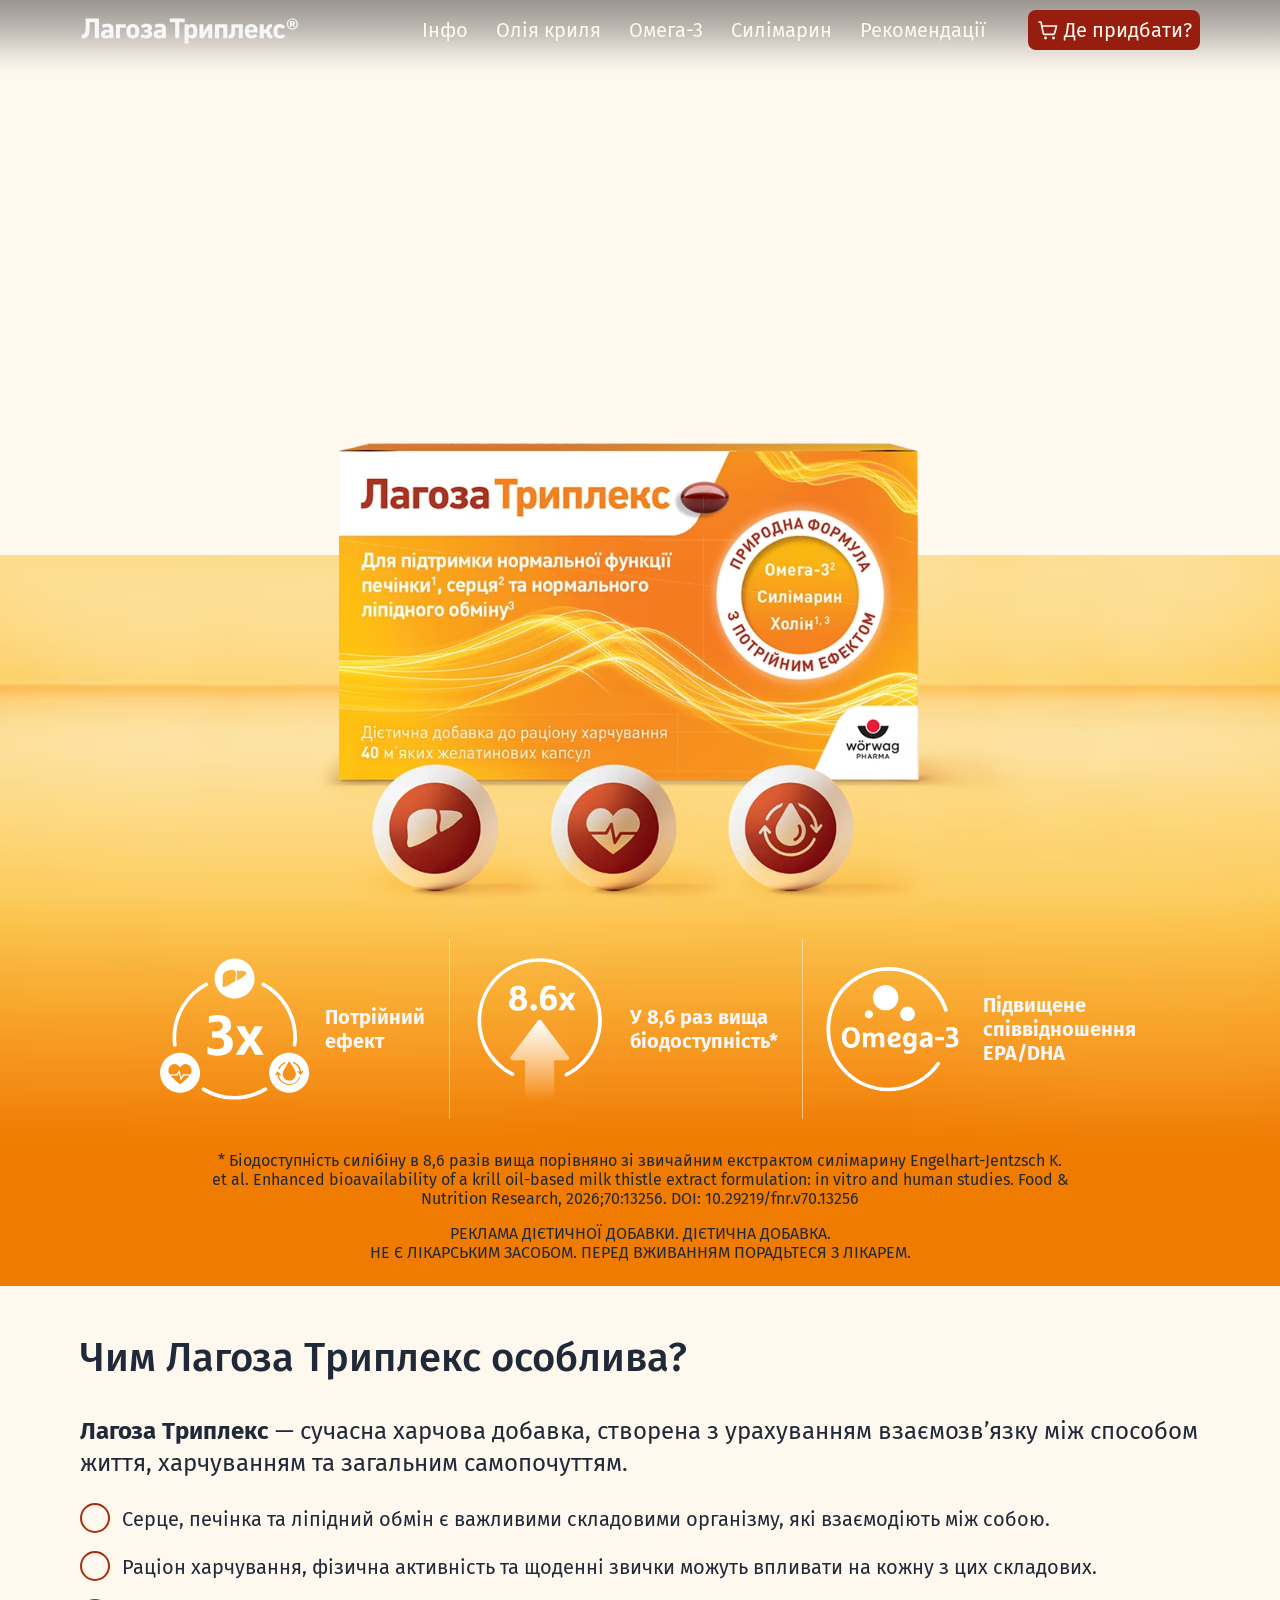
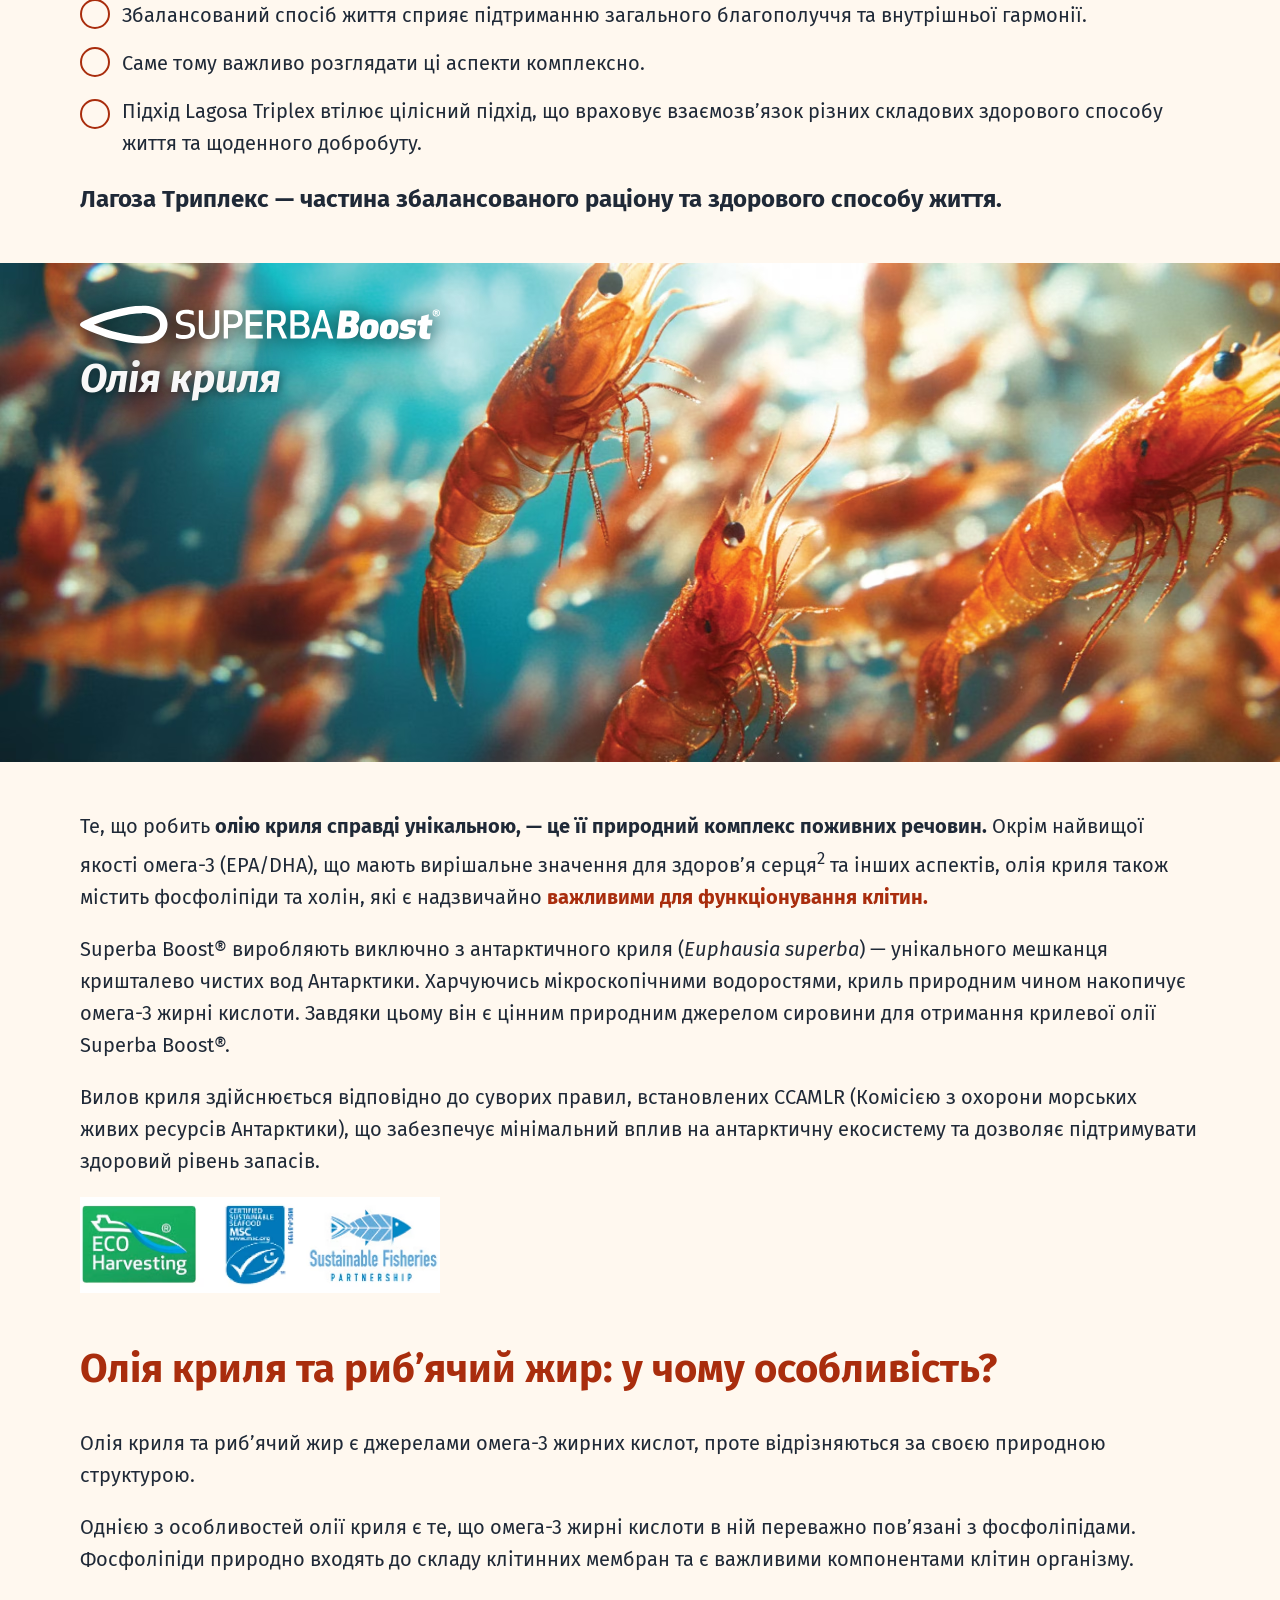
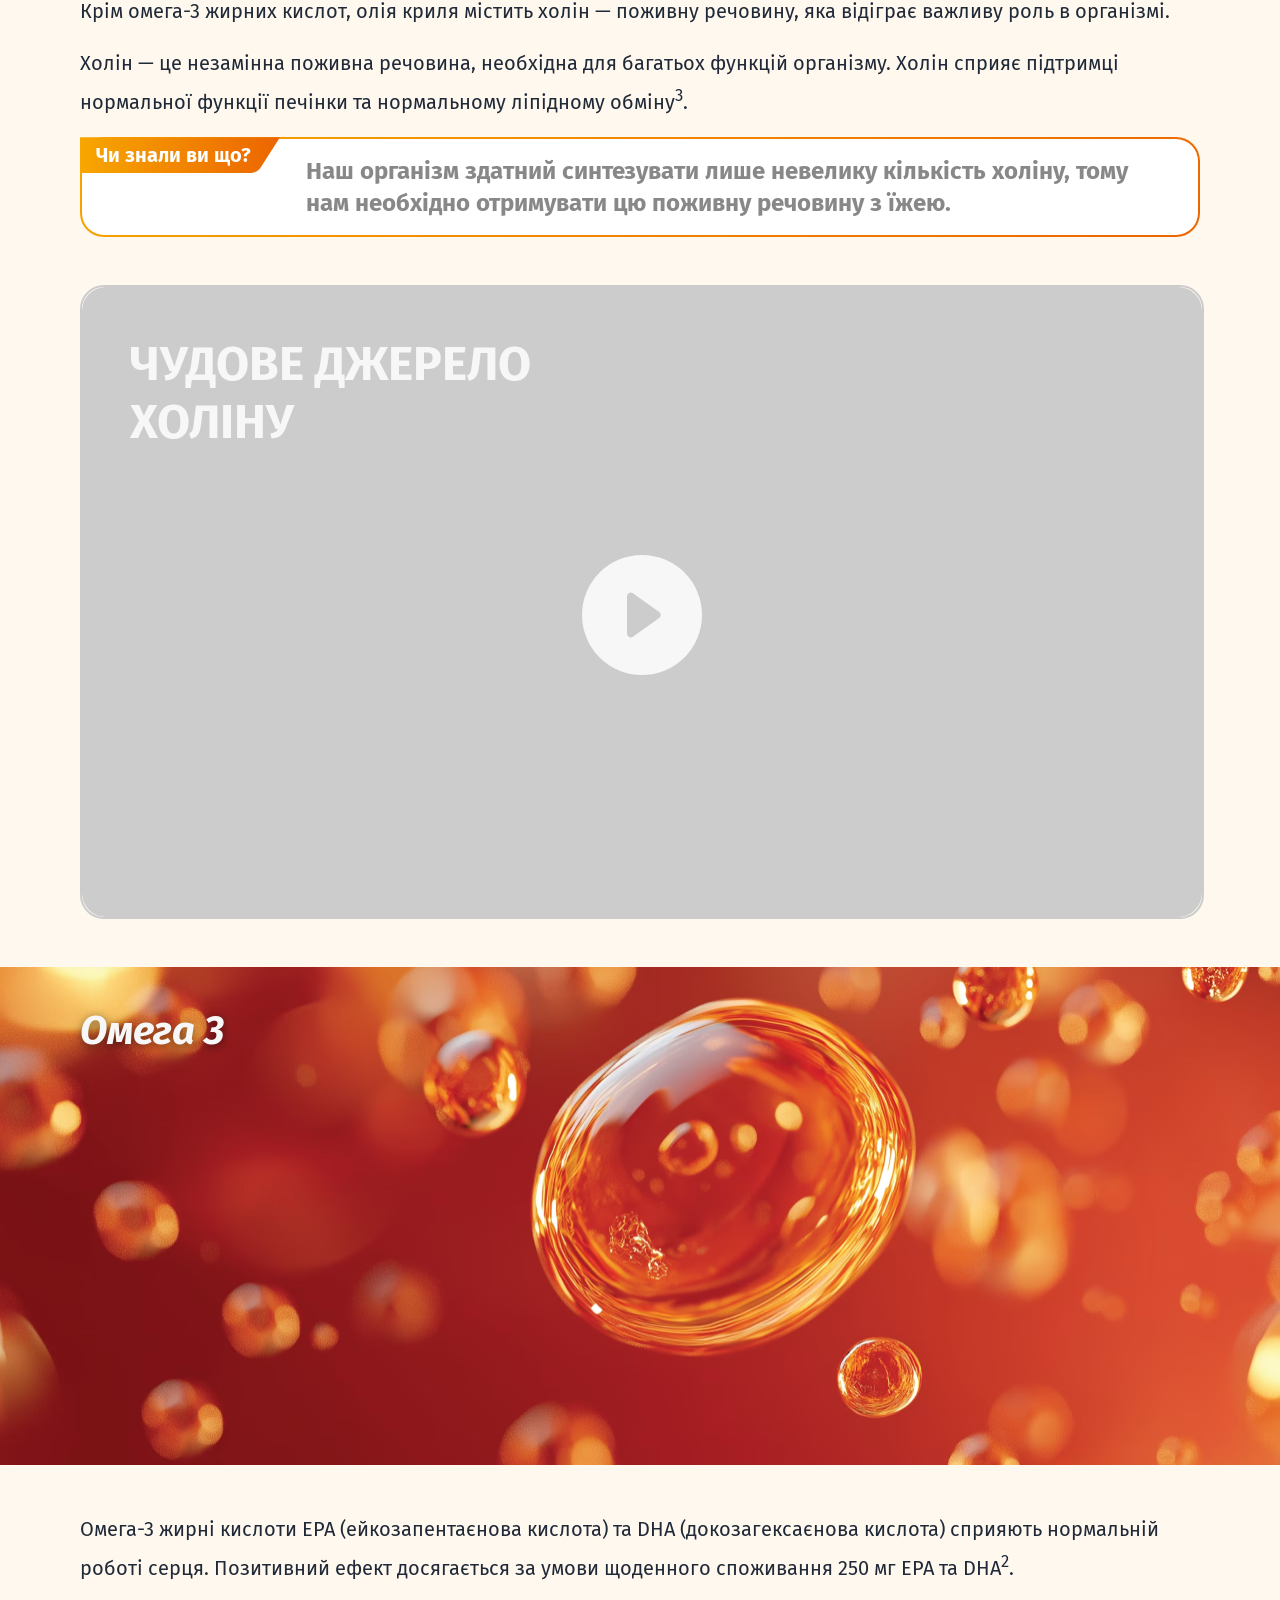
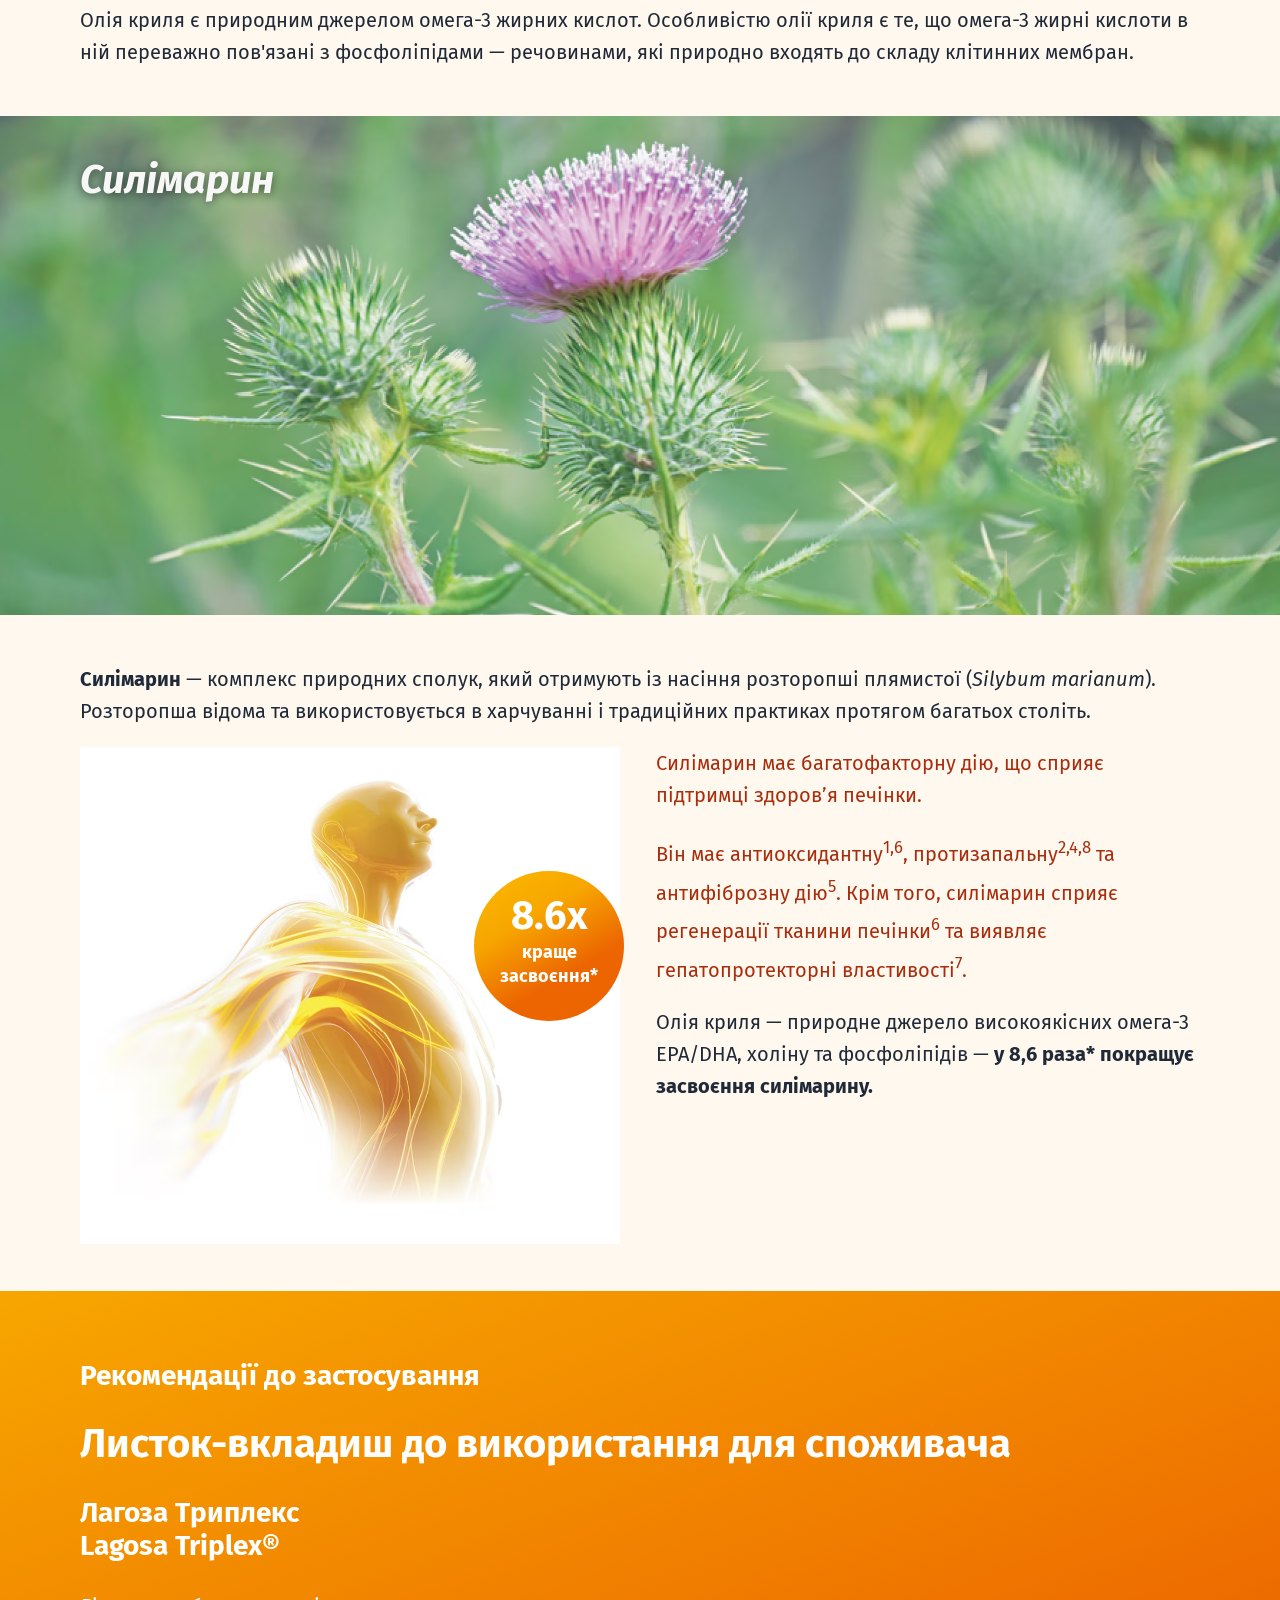
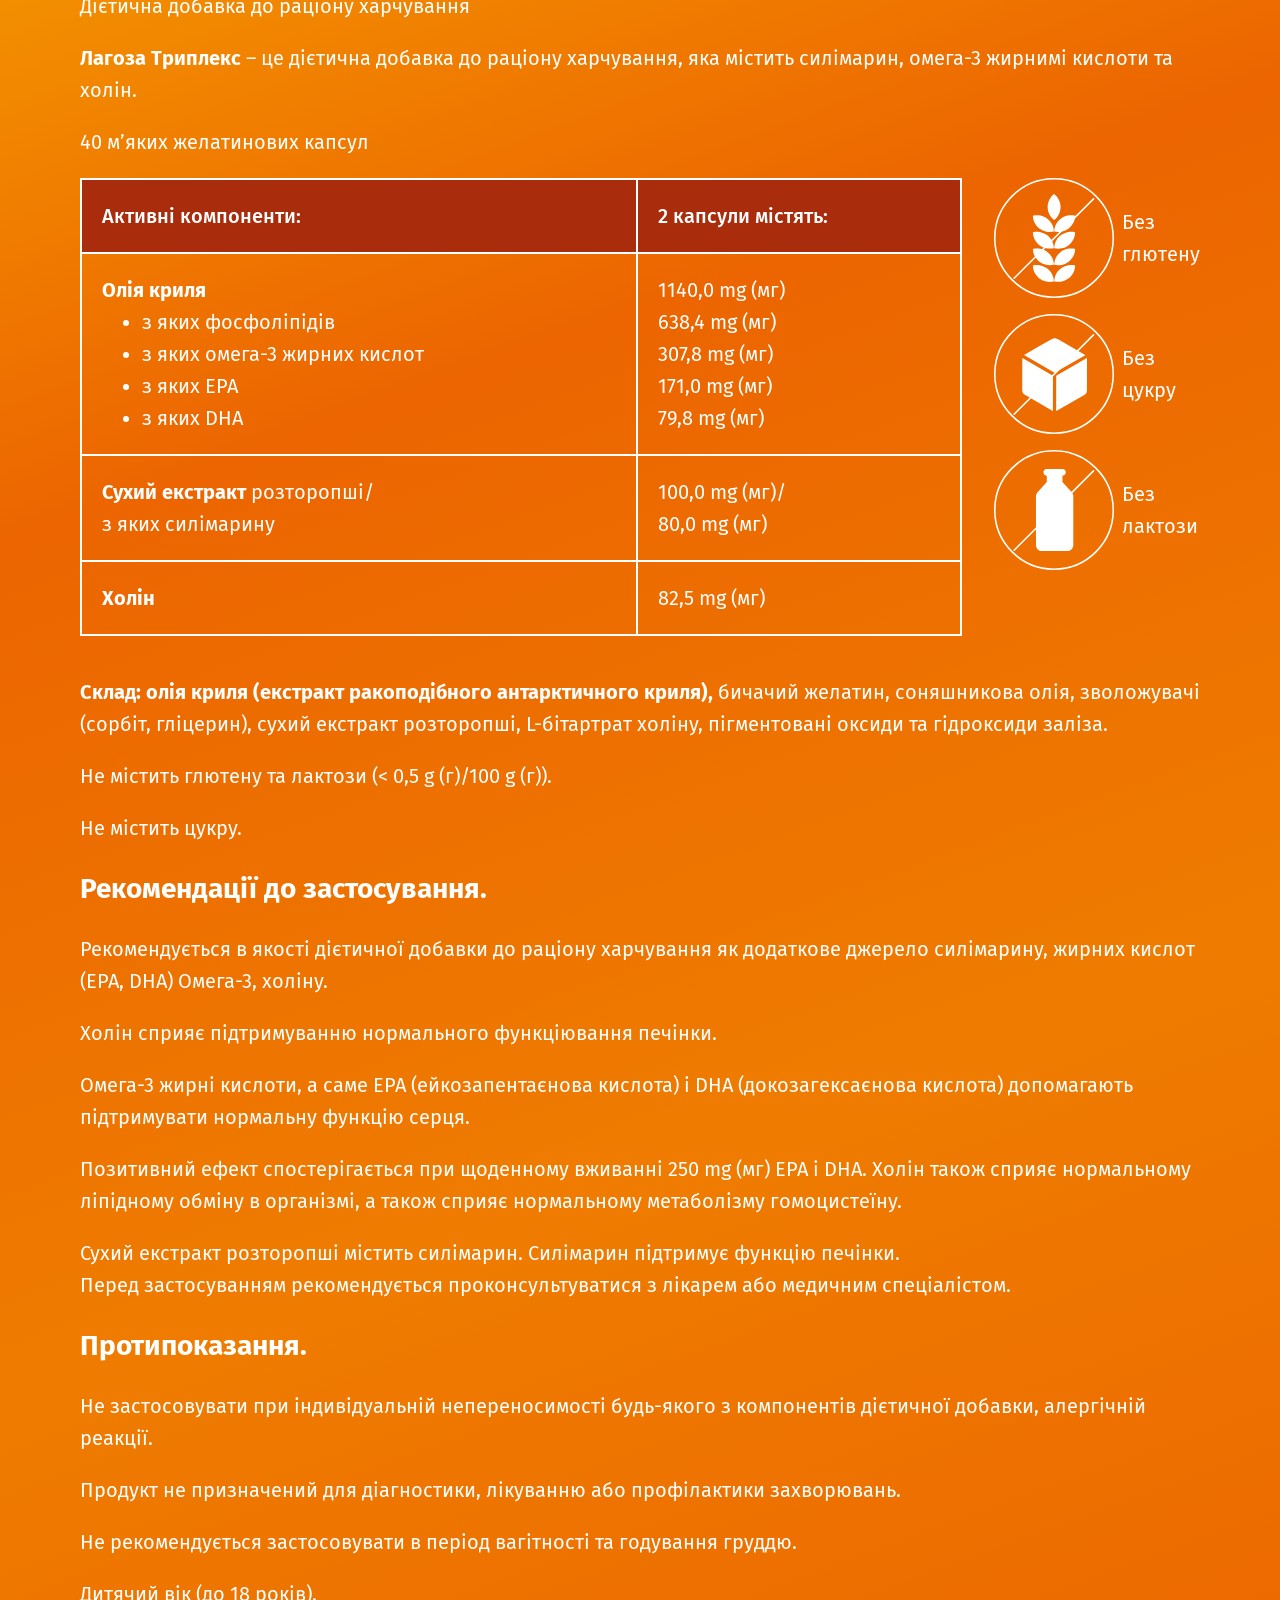
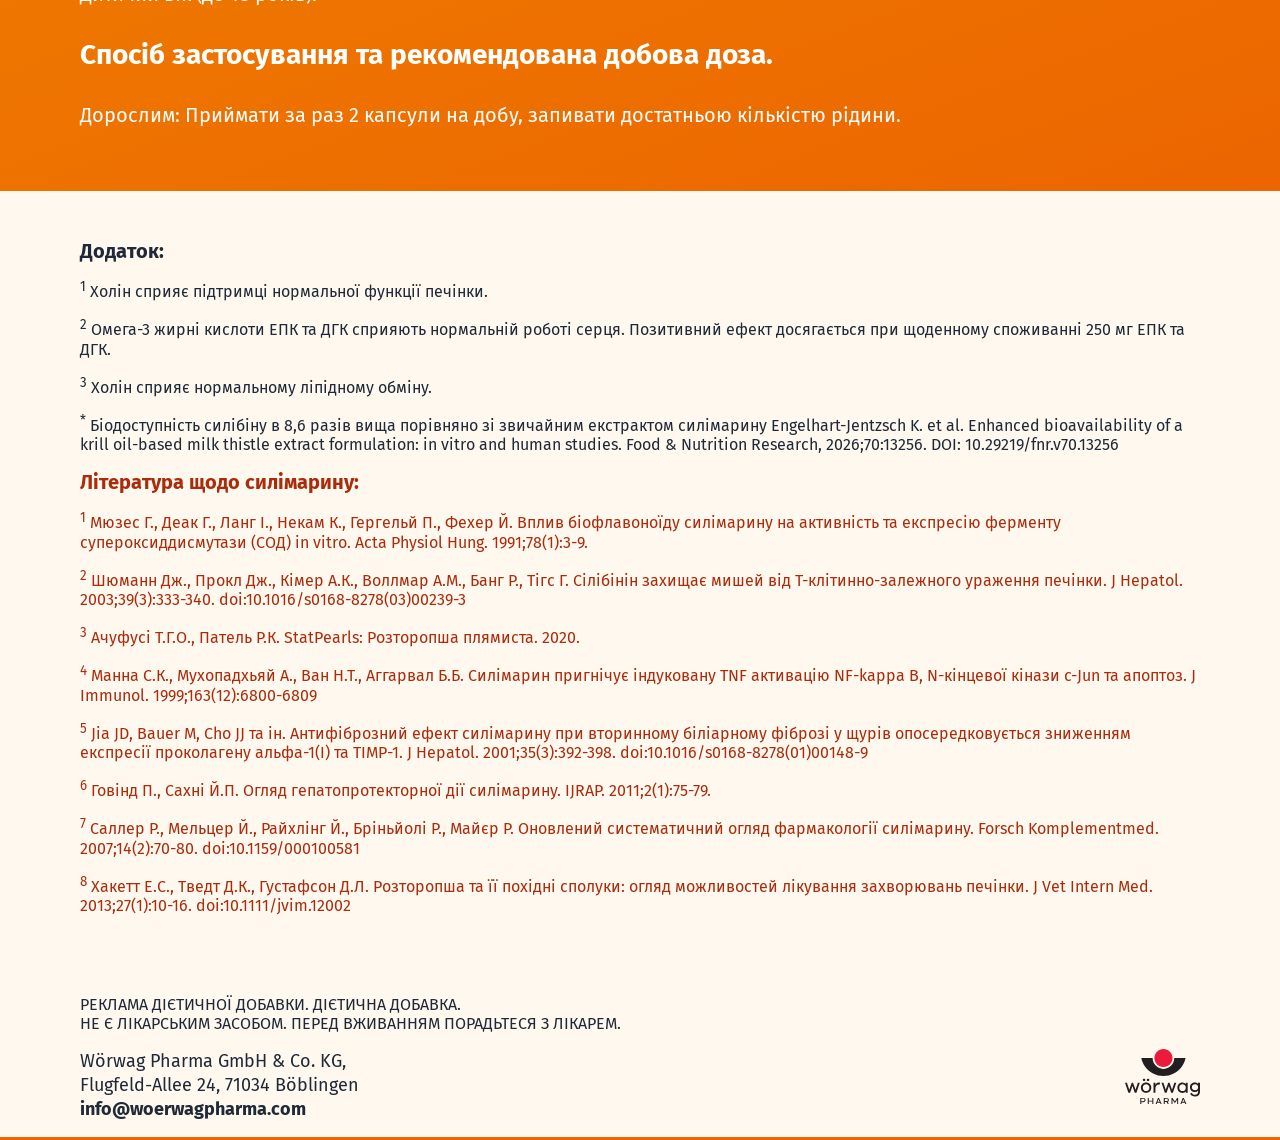
==== commit 00c34583: "Hero, buy btn, background color and smart animation" ====
--- a/index.html
+++ b/index.html
@@ -93,18 +93,25 @@
             <li><a href="#section-4" class="nav-link">Силімарин</a></li>
             <li><a href="#section-5" class="nav-link">Рекомендації</a></li>
         </ul>
+        <a class="buy" href="https://tabletki.ua/" target="_blank">
+            <svg xmlns="http://www.w3.org/2000/svg" xmlns:xlink="http://www.w3.org/1999/xlink" viewBox="0 0 24 24">
+                <path fill="none" stroke="currentColor" stroke-width="1.7" stroke-linecap="round" stroke-linejoin="round" d="M3 4h2l2.2 11.2a1.5 1.5 0 0 0 1.5 1.2h8.4a1.5 1.5 0 0 0 1.5-1.2L20.5 8H6.2"></path><circle cx="9.5" cy="20" r="1.4" fill="currentColor"></circle><circle cx="17.5" cy="20" r="1.4" fill="currentColor"></circle>
+            </svg>
+            <span>Де придбати?</span>
+        </a>
     </nav>
 
+    
     <header id="hero" class="header">
         <div class="container--guys">
-            <picture>
+            <picture>                
                 <source media="(min-width: 1920px)" srcset="assets/images/hero-4xl.avif">
                 <source media="(min-width: 1536px)" srcset="assets/images/hero-3xl.avif">
                 <source media="(min-width: 1280px)" srcset="assets/images/hero-2xl.avif">
                 <source media="(min-width: 1024px)" srcset="assets/images/hero-xl.avif">
-                <source media="(min-width: 768px)" srcset="assets/images/hero-lg.avif">
-                <source media="(min-width: 640px)" srcset="assets/images/hero-md.avif">
-                <img src="assets/images/hero-sm.avif" alt="Lagosa Team">
+                <source media="(min-width: 640px)" srcset="assets/images/hero-lg.avif">
+                <source media="(min-width: 450px)" srcset="assets/images/hero-sm.avif">
+                <img src="assets/images/hero-xs.avif" alt="Lagosa Team">
             </picture>
         </div>        
         <div class="container--box">
@@ -250,7 +257,7 @@
         </div>
     </header>
 
-    <section id="section-1" class="section section--container">
+    <section id="section-1" class="section section--container animate-on-scroll">
         <div>
             <h2>Чим Лагоза Триплекс особлива?</h2>
             <p class="bigger"><strong>Лагоза Триплекс</strong> — сучасна харчова добавка, створена з урахуванням взаємозв’язку між способом життя, харчуванням та загальним самопочуттям.</p>
@@ -275,7 +282,7 @@
                 <h2>Олія криля</h2>
             </div>
         </header>
-        <div class="container">
+        <div class="container animate-on-scroll">
             <p>Те, що робить <strong>олію криля справді унікальною, — це її природний комплекс поживних речовин.</strong> Окрім найвищої якості омега-3 (EPA/DHA), що мають вирішальне значення для здоров’я серця<sup>2</sup> та інших аспектів, олія криля також містить фосфоліпіди та холін, які є надзвичайно <strong class="dark-red">важливими для функціонування клітин.</strong></p>
             <p>Superba Boost® виробляють виключно з антарктичного криля (<em>Euphausia superba</em>) — унікального мешканця кришталево чистих вод Антарктики. Харчуючись мікроскопічними водоростями, криль природним чином накопичує омега-3 жирні кислоти. Завдяки цьому він є цінним природним джерелом сировини для отримання крилевої олії Superba Boost®.</p>
             <p>Вилов криля здійснюється відповідно до суворих правил, встановлених CCAMLR (Комісією з охорони морських живих ресурсів Антарктики), що забезпечує мінімальний вплив на антарктичну екосистему та дозволяє підтримувати здоровий рівень запасів.</p>
@@ -320,7 +327,7 @@
                 <h2>Омега 3</h2>
             </div>
         </header>
-        <div class="container">
+        <div class="container animate-on-scroll">
             <p>Омега-3 жирні кислоти EPA (ейкозапентаєнова кислота) та DHA (докозагексаєнова кислота) сприяють нормальній роботі серця. Позитивний ефект досягається за умови щоденного споживання 250 мг EPA та DHA<sup>2</sup>.</p>
             <p>Олія криля є природним джерелом омега-3 жирних кислот. Особливістю олії криля є те, що омега-3 жирні кислоти в ній переважно пов'язані з фосфоліпідами — речовинами, які природно входять до складу клітинних мембран.</p>
         </div>
@@ -335,7 +342,7 @@
                 <h2>Силімарин</h2>
             </div>
         </header>
-        <div class="container">
+        <div class="container animate-on-scroll">
             <p><strong>Силімарин</strong> — комплекс природних сполук, який отримують із насіння розторопші плямистої (<em>Silybum marianum</em>). Розторопша відома та використовується в харчуванні і традиційних практиках протягом багатьох століть.</p>
             <div class="wrapper">
                 <div class="img-wrapper">
@@ -357,7 +364,7 @@
     </section>
 
     <section id="section-5" class="section section--gradient-bg">
-        <div class="container">
+        <div class="container animate-on-scroll">
             <h3>Рекомендації до застосування</h3>
             <h2>Листок-вкладиш до використання для споживача</h2>
             <h3>Лагоза Триплекс<br> Lagosa Triplex®</h3>
@@ -464,7 +471,7 @@
     </section>
 
     <footer>
-        <div class="container">
+        <div class="container animate-on-scroll">
             <h4>Додаток:</h4>
             <ul>
                 <li><sup>1</sup> Холін сприяє підтримці нормальної функції печінки.</li>
--- a/assets/style.css
+++ b/assets/style.css
@@ -2,7 +2,7 @@
     --primary-font: 'Fira Sans', system-ui, -apple-system, sans-serif;
     --biggest-font-size: calc(var(--nav-font-size) + 0.25rem);
     --bigger-font-size: calc(var(--nav-font-size) + 0.125rem);
-    --nav-font-size: 1rem;
+    --nav-font-size: 0.85rem;
     --small-font-size: calc(var(--nav-font-size) - 0.125rem);
     --smallest-font-size: calc(var(--nav-font-size) - 0.25rem);
 
@@ -22,6 +22,7 @@
     --middleGray: #ccc;
     --logoRed: #971e0f;
     --logoOrange: #ec6500;
+    --cream: #FFF8EF;
 
     --color-text-main: #1F2937;
     --bg-hero: #727680;
@@ -51,12 +52,91 @@
     color: var(--color-text-main);
     font-family: var(--primary-font);
     font-weight: 400;
+    background-color: var(--cream);
 }
 
 h1, h2, h3, h4, strong, .bold-text {
     font-weight: 700;
 }
 
+.buy {
+    display: flex;
+    justify-content: center;
+    align-items: center;
+    padding: 0.25rem;
+    border-radius: 50%;
+    background-color: var(--logoRed);
+    color: var(--cream);
+
+    svg {
+        width: 1.5rem;
+        height: 1.5rem;
+    }
+    span {
+        display: none;
+    }
+}
+
+.navbar {
+    position: absolute;
+    top: 0;
+    left: 0;
+    width: 100%;
+    height: 50px;
+    display: flex;
+    align-items: center;
+    justify-content: space-between;
+    padding: var(--padding);
+    z-index: 3;
+    box-sizing: border-box;
+
+    background-color: transparent;
+    transform: translateY(0);
+
+    transition: 
+        background-color 0.4s ease, 
+        color 0.4s ease, 
+        padding 0.4s ease;
+
+    &.is-sticky {
+        position: fixed; /* Переключаем в фиксированное положение */
+        background-color: var(--white);
+        box-shadow: 0 4px 6px -1px rgba(0, 0, 0, 0.05);
+        border-bottom: 1px solid var(--secondaryOrange);
+        
+        /* Запускаем анимацию красивого выезда сверху */
+        animation: slideDown 0.4s cubic-bezier(0.16, 1, 0.3, 1) forwards;
+
+        .red {
+            fill: var(--logoRed);
+        }
+
+        .orange {
+            fill: var(--logoOrange);
+        }
+
+        .nav-link {
+            color: var(--primaryDark);
+
+            &:hover, &.active {
+                color: var(--primaryRed);
+                border: 2px solid transparent;
+            }
+        }
+    }
+}
+
+@keyframes slideDown {
+    from {
+        transform: translateY(-100%); /* Вылетает из-за пределов экрана */
+    }
+    to {
+        transform: translateY(0); /* Становится на место */
+    }
+}
+
+
+/*
 .navbar {
     position: relative;
     top: 0;
@@ -66,7 +146,7 @@
     justify-content: space-between;
     padding: var(--padding);
     z-index: 3;
-    transition: background-color 0.3s ease, color 0.3s ease, padding 0.3s ease, box-shadow 0.3s ease;
+    transition: background-color 0.6s ease, color 0.6s ease, padding 0.6s ease, box-shadow 0.6s ease;
 
     &.is-sticky {
         position: sticky;
@@ -92,6 +172,7 @@
         }
     }
 }
+*/
 
 .logo {
     display: flex;
@@ -107,7 +188,7 @@
 
 .nav-links {
     display: flex;
-    gap: 0.5rem;
+    gap: 0.25rem;
     overflow-x: auto;
     overscroll-behavior-x: contain;
     scrollbar-width: none;
@@ -115,7 +196,8 @@
     white-space: nowrap;
     align-items: center;
     height: 100%;
-    margin-left: 1rem;
+    margin-left: 0.5rem;
+    margin-right: 0.5rem;
     padding: 0;
     list-style: none;
 }
@@ -128,16 +210,16 @@
     text-decoration: none;
     font-size: var(--nav-font-size);
     transition: color 0.3s ease;
-    padding: 4px 6px;
+    padding: 4px;
     margin: 0;
     position: relative;
-    color: var(--lightGray);
+    color: var(--cream);
     border-radius: 8px;
     border: 2px solid transparent;
     transition: border 0.3s ease, color 0.3s ease;
 
     &:hover, &.active {
-        border: 2px solid var(--lightGray);
+        border: 2px solid var(--cream);
     }
 }
 
@@ -287,8 +369,18 @@
         top: 0;
         left: 0;
         right: 0;
-        height: 140px; 
-        background: linear-gradient(to bottom, rgba(0, 0, 0, 0.4) 0%, rgba(0, 0, 0, 0) 100%);
+        height: 75px; 
+       
+        background: linear-gradient(
+            to bottom,
+            rgba(0, 0, 0, 0.4) 0%,
+            rgba(0, 0, 0, 0.25) 40%,
+            rgba(0, 0, 0, 0.12) 65%,
+            rgba(0, 0, 0, 0.04) 85%,
+            rgba(0, 0, 0, 0.01) 95%,
+            rgba(0, 0, 0, 0) 100%
+        );
+
         pointer-events: none;
         transition: opacity 0.3s ease;
     }
@@ -307,7 +399,7 @@
     max-height: 370px;
     overflow: hidden;
     position: relative;
-    margin-top: -156px;
+    margin-top: -150px;
     z-index: 2;
 
     img {
@@ -336,7 +428,6 @@
 }
 
 .header {
-    margin-top: -52px;
     margin-bottom: var(--section-margin-bottom);
 
     ul {
@@ -627,15 +718,20 @@
 }
 
 
-@media (min-width: 470px) {
+@media (min-width: 450px) {
     :root {
         --gradient-height: 335px;
+        --nav-font-size: 0.9rem;
     }
 
     .container--box img {
         width: 100%;
         margin: 0 auto;
         margin-right: -7vw;
+    }
+
+    .container--guys img {
+        height: 380px;
     }
 
     .free {
@@ -688,6 +784,10 @@
     .section--container li {
         line-height: 2rem;
     }
+
+    .container--box {
+        margin-top: -120px;
+    }
 }
 
 @media (min-width: 768px) {
@@ -719,8 +819,10 @@
         }
     }
 
-    .container--box img {
-        width: 100%;
+    .container--box {       
+        img {
+            width: 100%;
+        }
     }
 
     .wrapper {
@@ -779,16 +881,64 @@
     .legend {
         max-width: 640px;
     }
+
+    .buy {
+        display: flex;
+        border-radius: 0.5rem;
+        padding: 0.25rem 0.5rem;
+        text-decoration: none;
+        gap: 0.25rem;
+
+        svg {
+            width: 1.25rem;
+            height: 1.25rem;
+        }
+
+        span {
+            display: block;
+            font-size: 0.9rem;
+        }
+
+        &:hover, &:focus {
+            background-color: var(--primaryRed);
+            transition: all ease-in 300ms;
+        }
+    }
+
+    .navbar {
+        justify-content: start;
+    }
+
+    .nav-links{
+        margin-left: auto;
+    }
 }
 
 @media (min-width: 860px) {
     :root {
         --gradient-height: 420px;
+        --nav-font-size: 1rem;
     }
 
     .header ul svg {
         width: 120px;
         height: 120px;
+    }
+
+    .container--box {
+        margin-top: -80px;
+    }
+
+    .buy {
+        padding: 0.3rem 0.5rem;
+
+        span {
+            font-size: var(--nav-font-size);
+        }
+    }
+
+    .nav-link {
+        padding: 4px 8px;
     }
 }
 
@@ -802,6 +952,10 @@
         --section-margin-bottom: 3rem;
     }
 
+    .nav-links {
+        margin-right: 1rem;
+    }
+
     .section h2 {
         font-size: 2rem;
     }
@@ -819,7 +973,6 @@
     }
 
     .header {
-        margin-top: -62px;
         overflow: hidden;
 
         ul svg {
@@ -836,6 +989,7 @@
 
     .container--box {
         max-height: 420px;
+        margin-top: -110px;
 
         img {
             max-width: 640px;
@@ -899,6 +1053,29 @@
     .legend {
         max-width: 860px;
     }
+
+    .container--guys {
+        display: flex;
+        justify-content: center;
+        background-color: var(--cream);
+
+        img {
+            width: 1024px;
+        }
+    }
+
+    .animate-on-scroll {
+        opacity: 0;
+        transform: translateY(40px);
+        transition: opacity 0.8s cubic-bezier(0.25, 1, 0.5, 1), 
+                    transform 0.8s cubic-bezier(0.25, 1, 0.5, 1);
+        will-change: opacity, transform;
+    }
+
+    .animate-on-scroll.element-show {
+        opacity: 1;
+        transform: translateY(0);
+    }
 }
 
 @media (min-width: 1160px) {
@@ -910,6 +1087,7 @@
 
     .container--box {
         max-height: 450px;
+        margin-top: -130px;
 
         img {
             max-width: 680px;
@@ -971,15 +1149,22 @@
     }
 
     .nav-links {
-        gap: 1.5rem;
+        gap: 0.5rem;
+        margin-right: 2rem;
     }
 
     .container--guys {
-        height: 600px;
+        height: 560px;
+        
+        img {
+            width: 1280px;
+            height: 560px;
+        }
     }
 
     .container--box {
         max-height: 560px;
+        margin-top: -145px;
 
         img {
             max-width: 800px;
@@ -1068,28 +1253,23 @@
     .legend {
         padding-bottom: 0.5rem;
     }
+
+    .buy {
+        padding: 0.5rem;
+
+        svg {
+            width: 1.5rem;
+            height: 1.5rem;
+        }
+    }
 }
 
 @media (min-width: 1536px) {
     :root {
-        --padding: 0 120px;
+        --padding: 0 160px;
         --gradient-height: 700px;
-        --gradient-top-margin: calc( var(--gradient-height) * 0.65 * -1 );
-        --icons-top-margin: calc( var(--gradient-height) * 0.35 * -1 );
-    }
-
-    .container--guys {
-        height: 860px;
-    }
-
-    .container--box {
-        max-height: 750px;
-        margin-top: -400px;
-
-        img {
-            max-width: 1000px;
-            left: 3vw;
-        }
+        --gradient-top-margin: calc( var(--gradient-height) * 0.5 * -1 );
+        --icons-top-margin: calc( var(--gradient-height) * 0.45 * -1 );
     }
 
     .section {
@@ -1114,6 +1294,7 @@
 
 @media (min-width: 1921px) {
     :root {
+        --padding: 0 240px;
         --gradient-height: 800px;
         --icons-top-margin: calc( var(--gradient-height) * 0.3 * -1 );
     }
@@ -1129,7 +1310,7 @@
 
 @media (min-width: 2561px) {
     :root {
-        --padding: 0 180px;
+        --padding: 0 320px;
         --nav-font-size: 1.5rem;
         --nav-line-height: 2rem;
     }
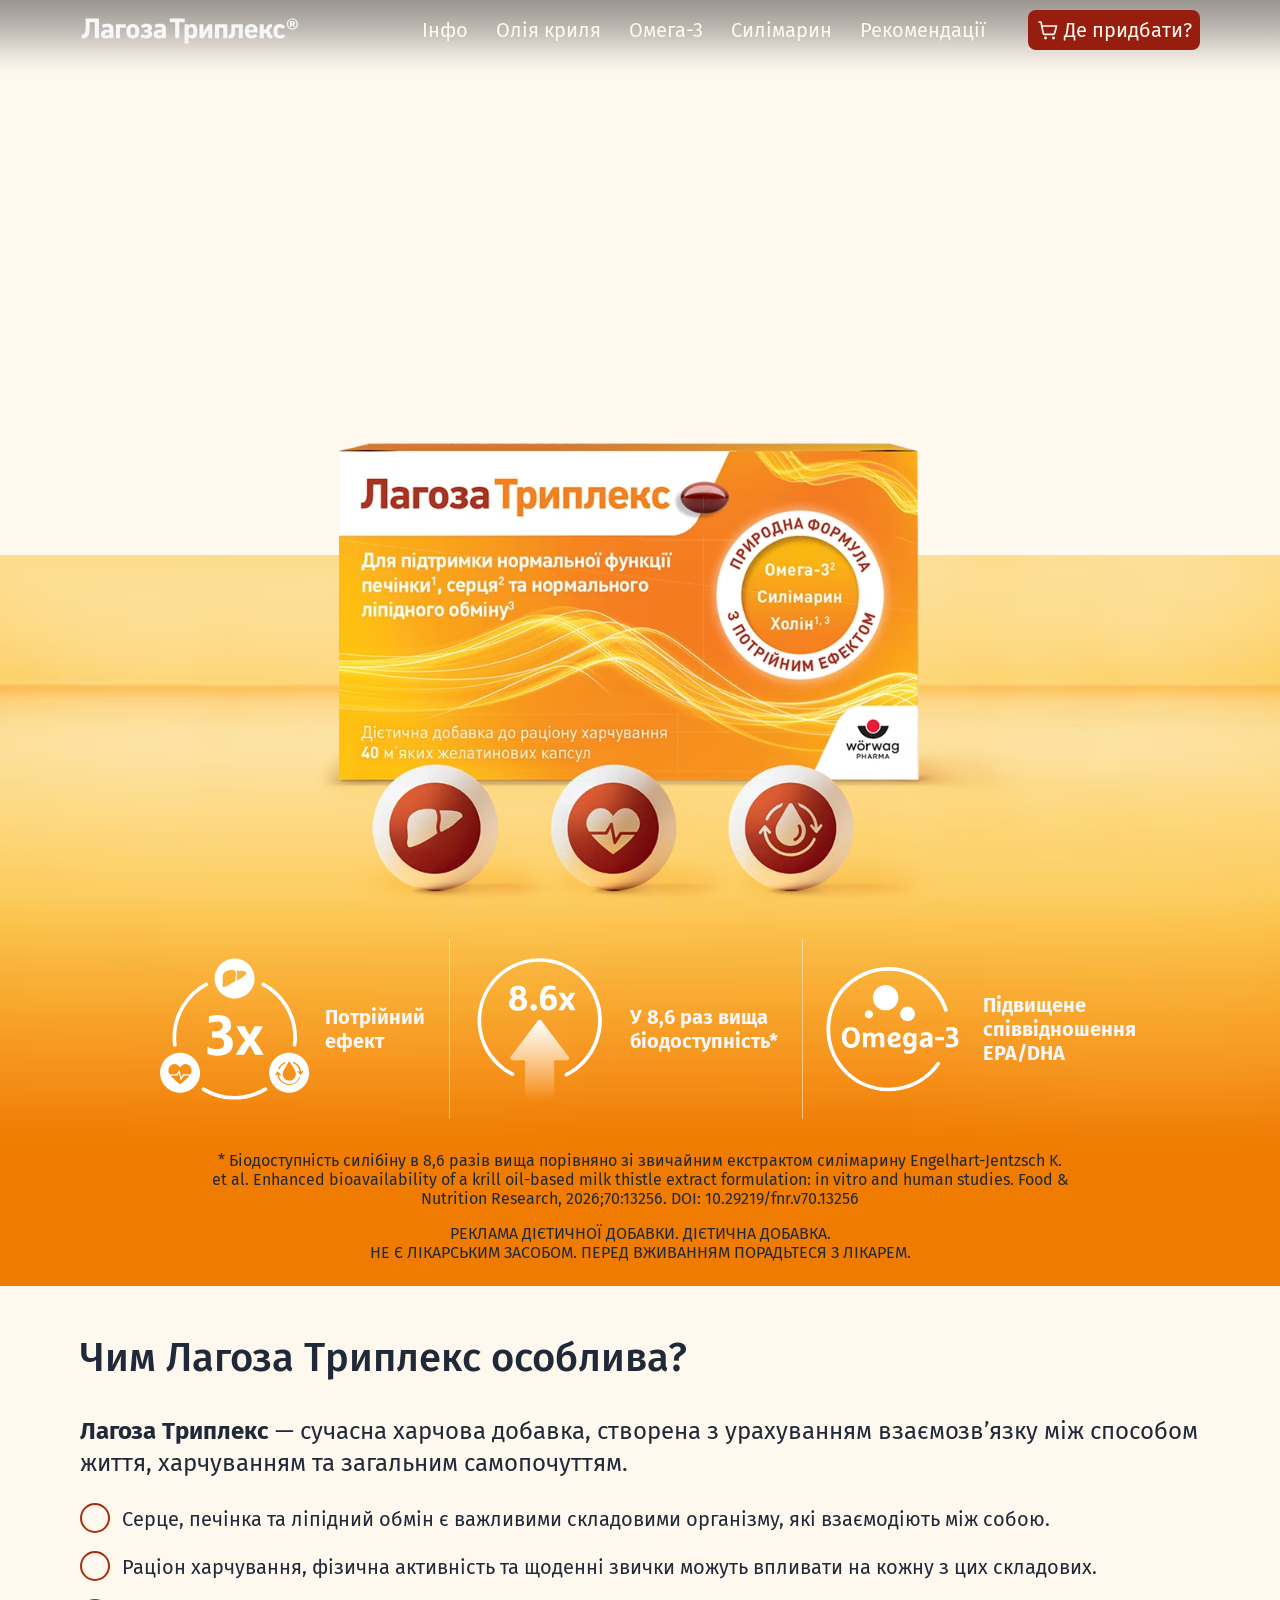
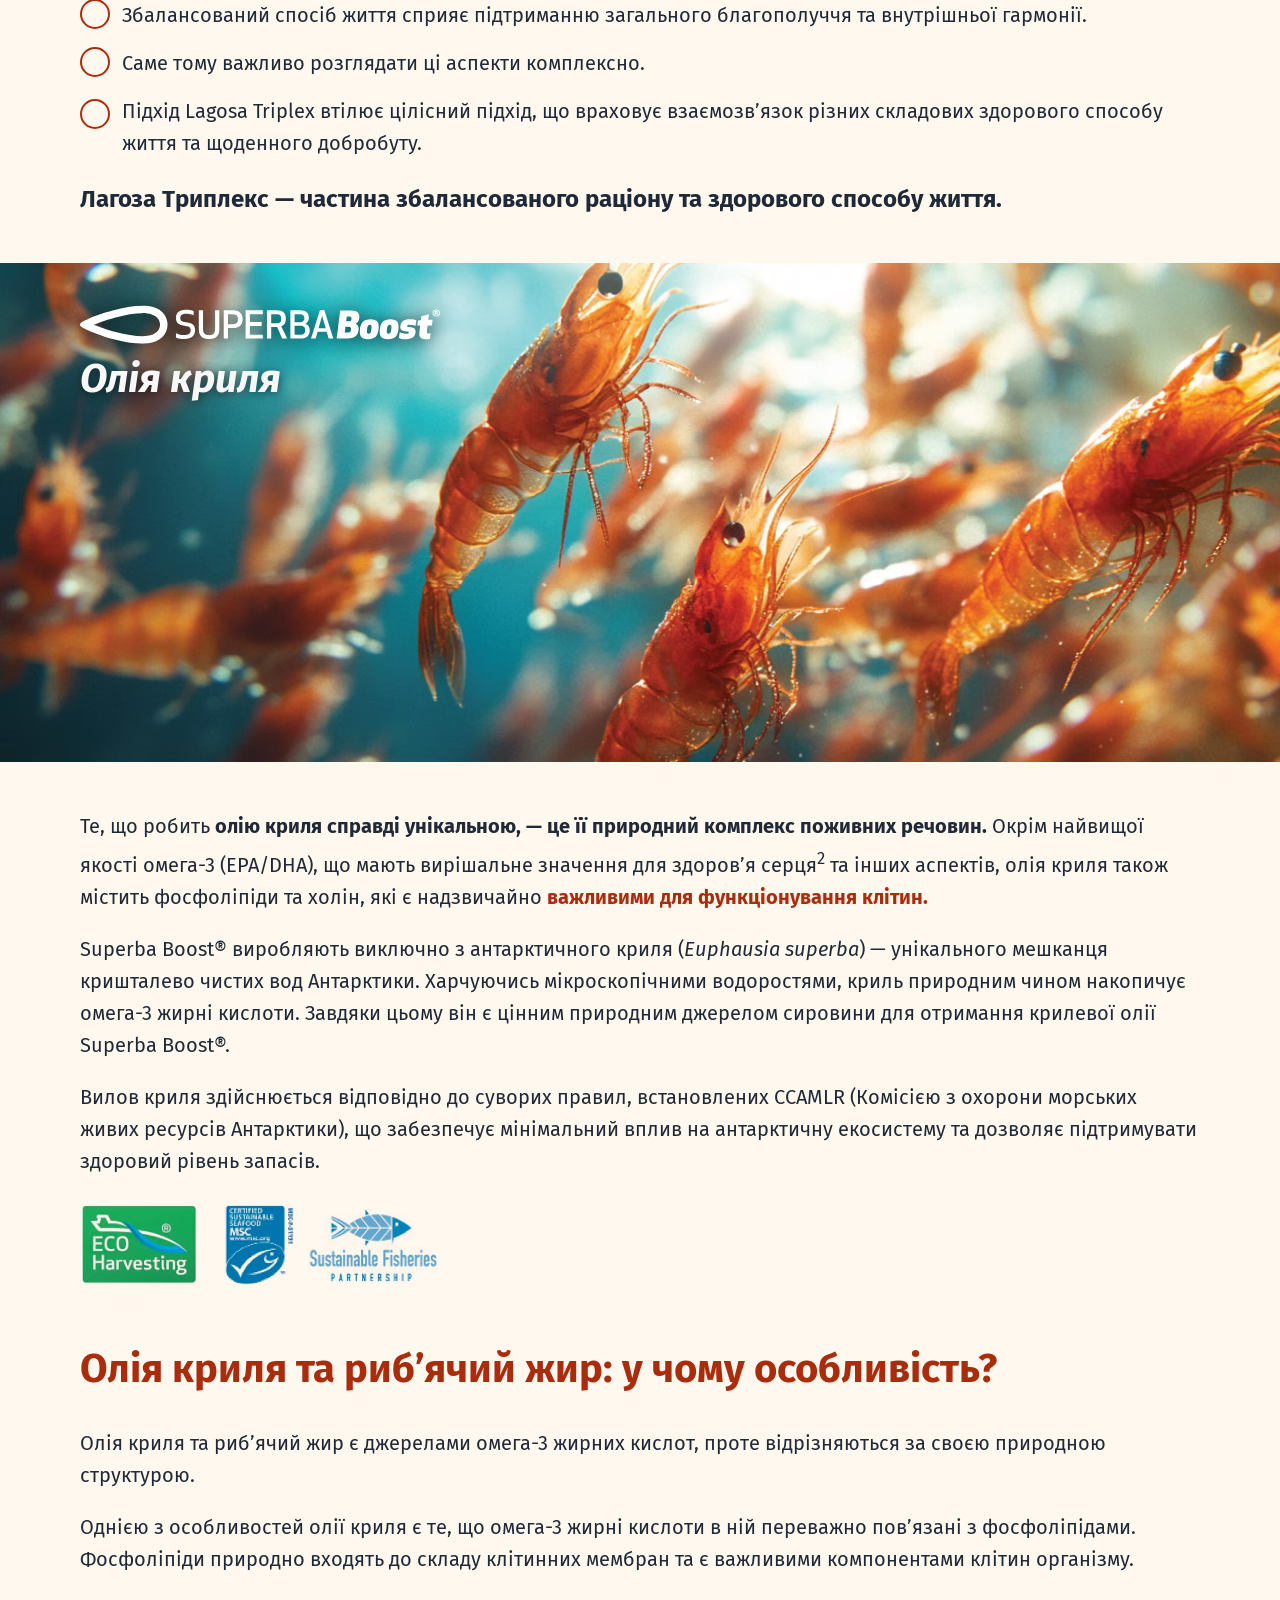
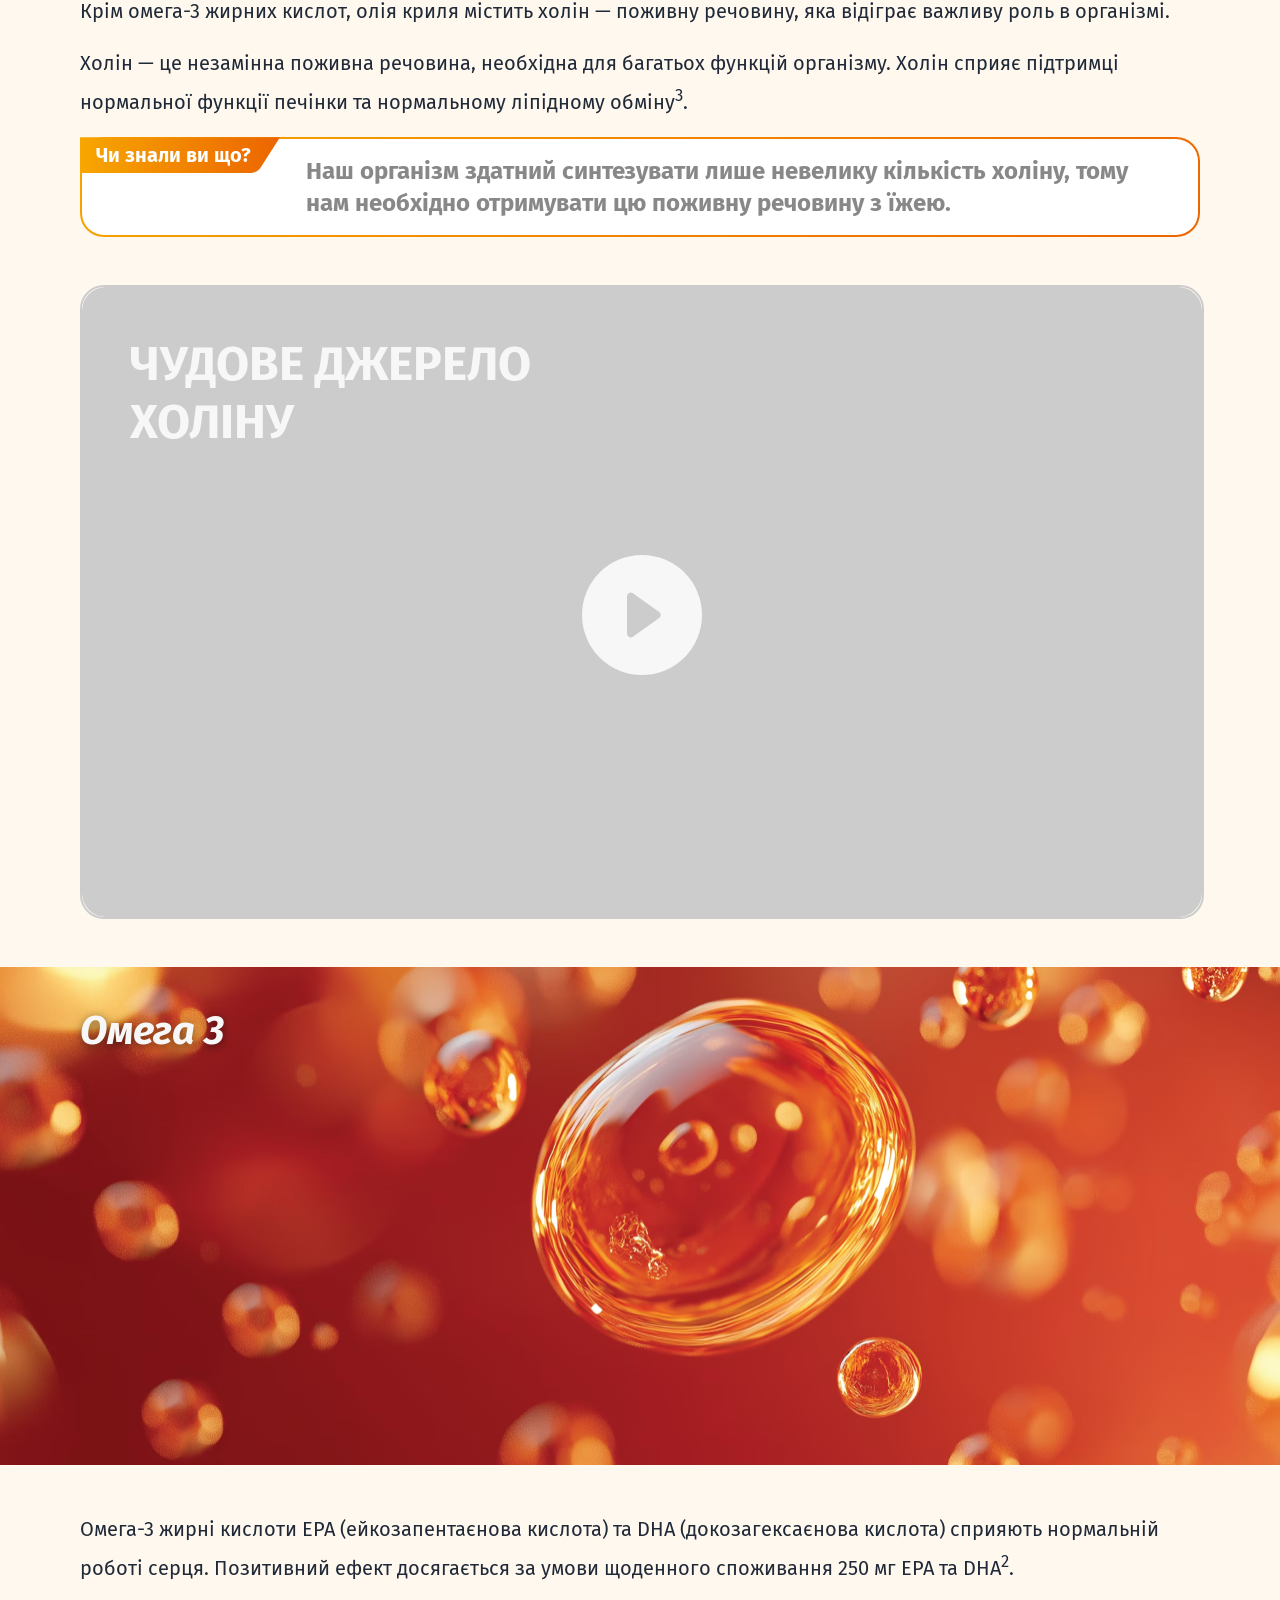
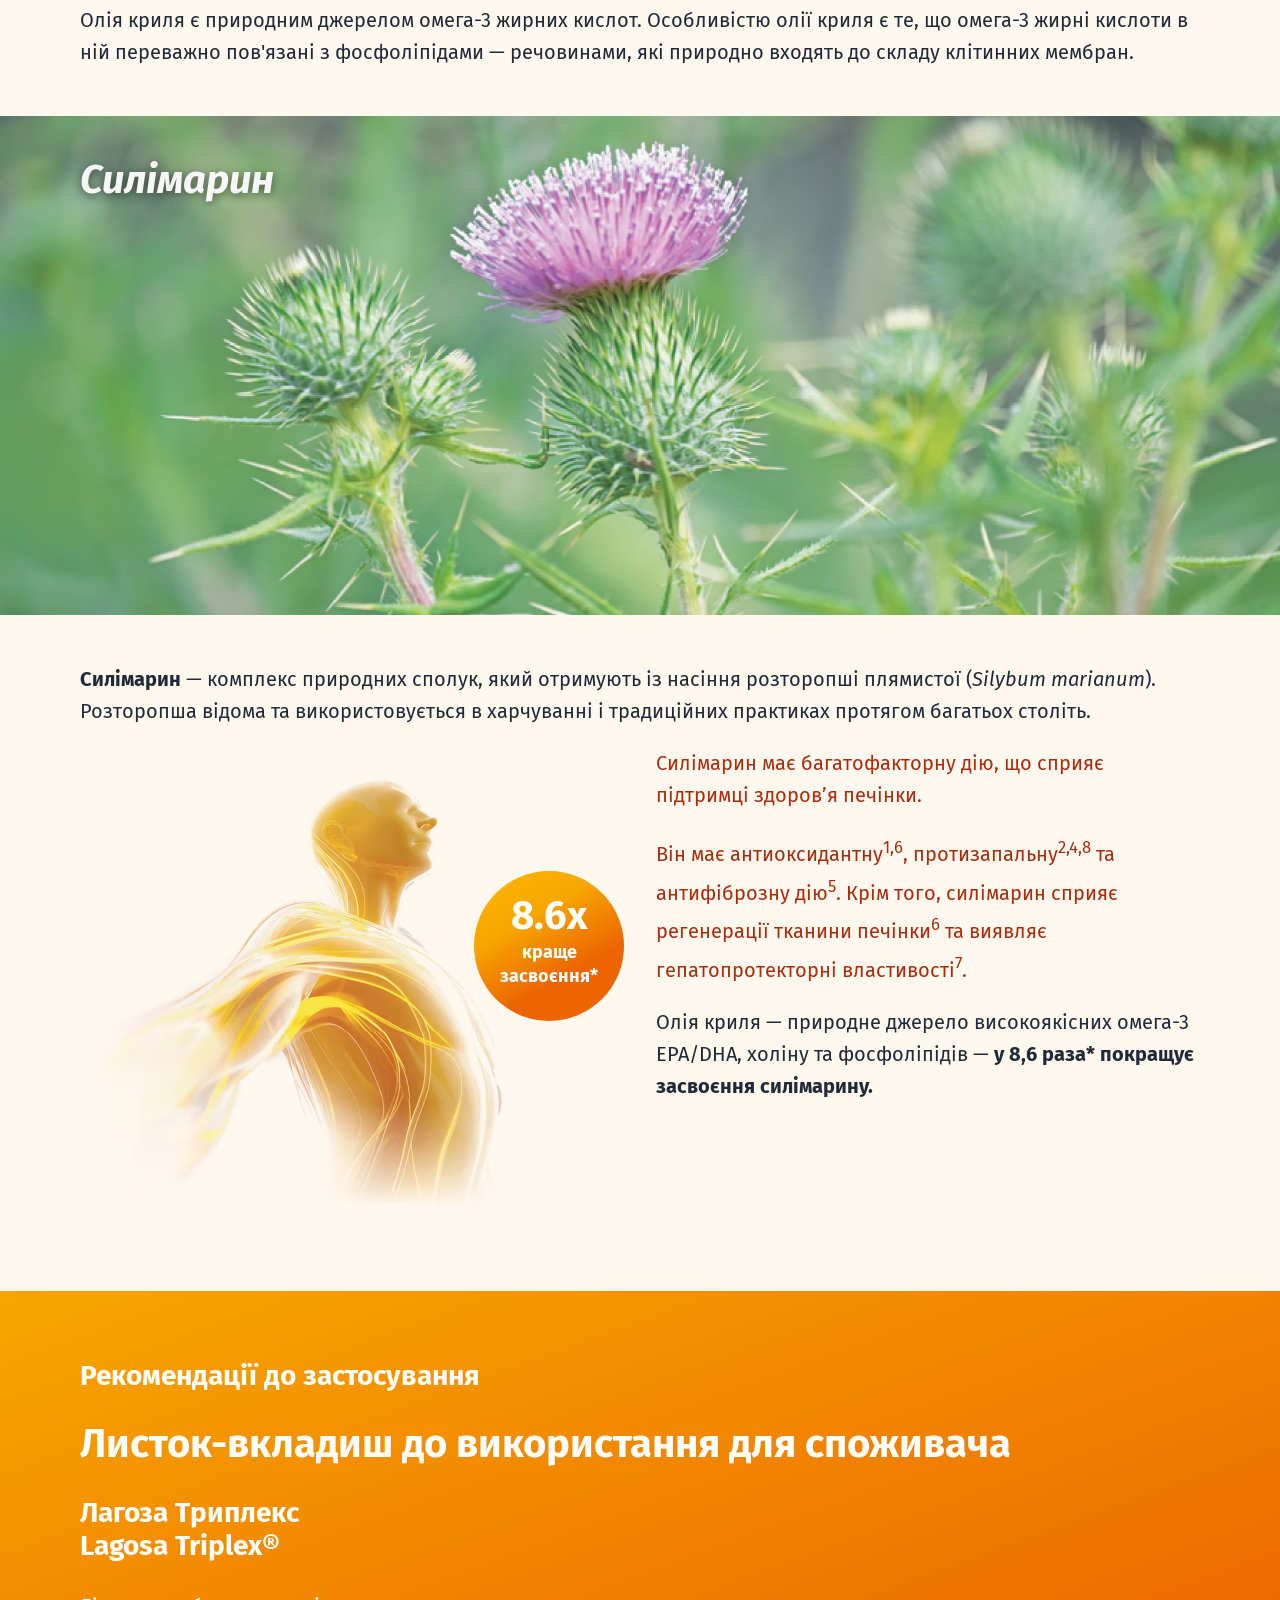
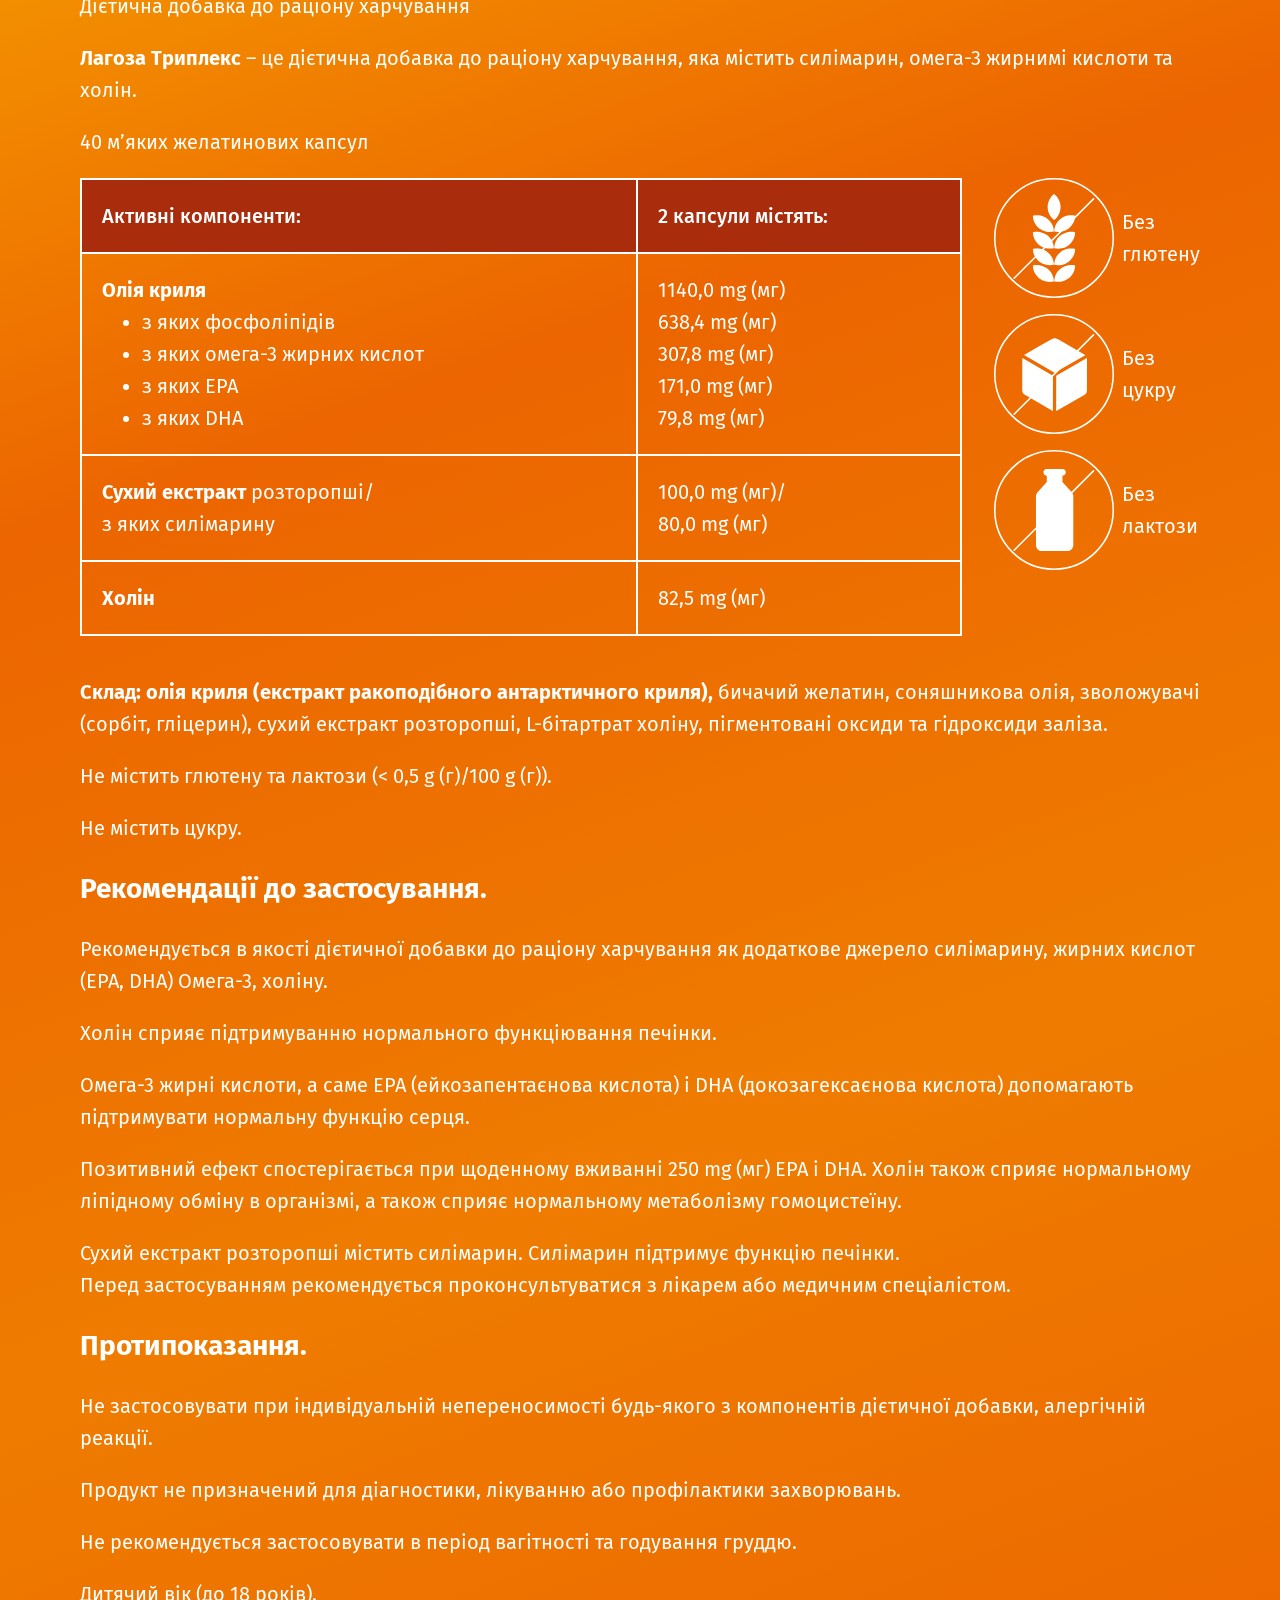
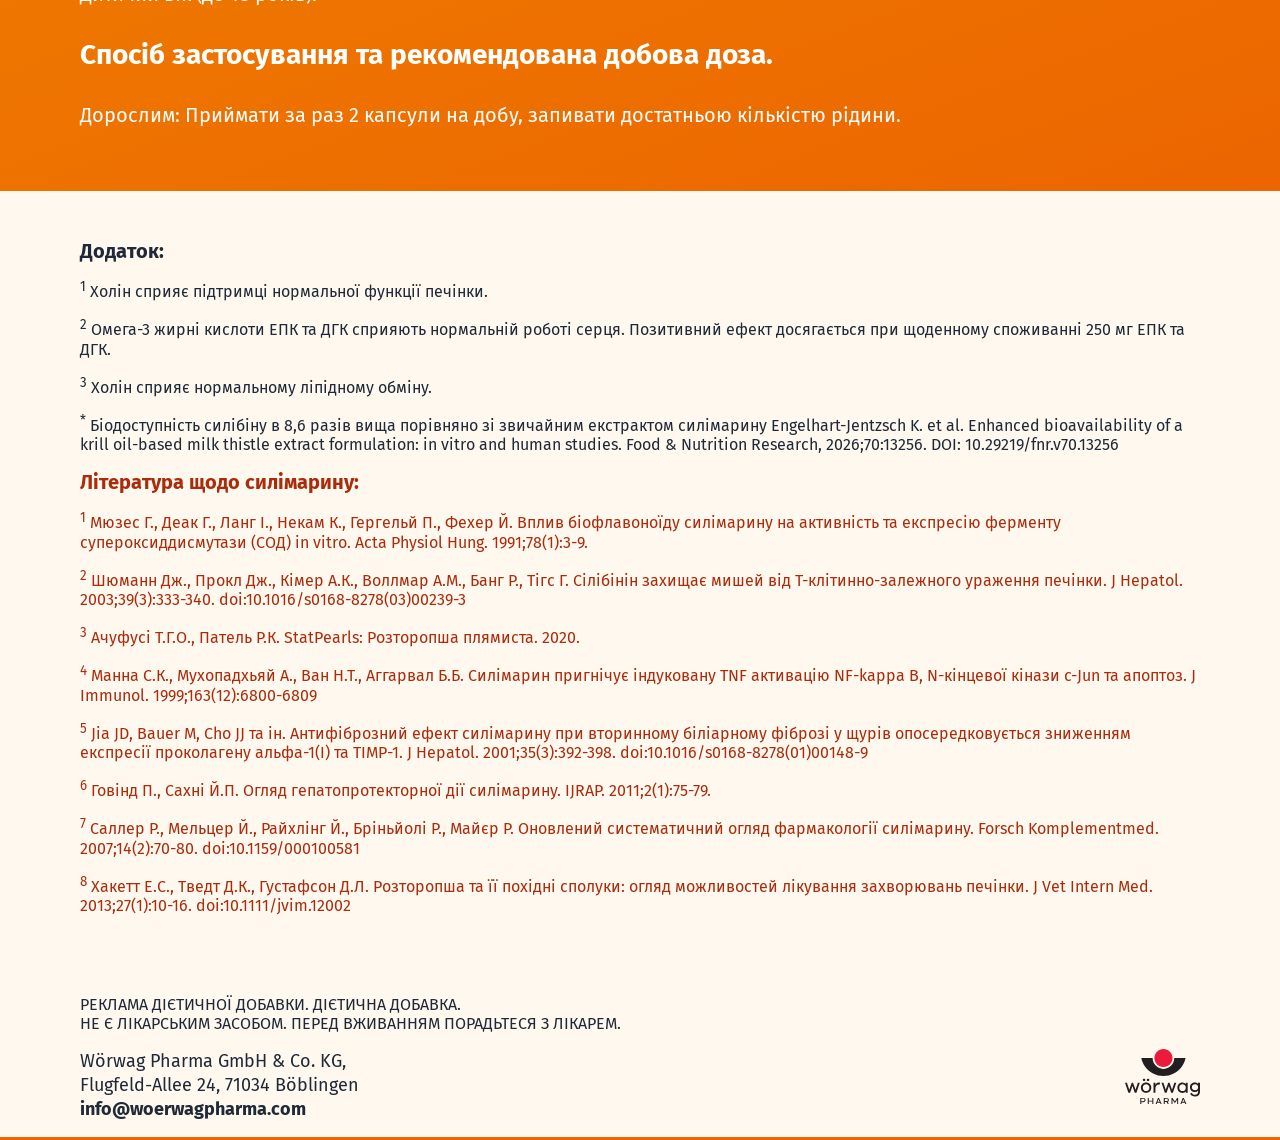
==== commit f0244aae: "Tabletki Link Update" ====
--- a/index.html
+++ b/index.html
@@ -93,7 +93,7 @@
             <li><a href="#section-4" class="nav-link">Силімарин</a></li>
             <li><a href="#section-5" class="nav-link">Рекомендації</a></li>
         </ul>
-        <a class="buy" href="https://tabletki.ua/" target="_blank">
+        <a class="buy" href="https://tabletki.ua/uk/Lagosa-Triplex/1122139/" target="_blank">
             <svg xmlns="http://www.w3.org/2000/svg" xmlns:xlink="http://www.w3.org/1999/xlink" viewBox="0 0 24 24">
                 <path fill="none" stroke="currentColor" stroke-width="1.7" stroke-linecap="round" stroke-linejoin="round" d="M3 4h2l2.2 11.2a1.5 1.5 0 0 0 1.5 1.2h8.4a1.5 1.5 0 0 0 1.5-1.2L20.5 8H6.2"></path><circle cx="9.5" cy="20" r="1.4" fill="currentColor"></circle><circle cx="17.5" cy="20" r="1.4" fill="currentColor"></circle>
             </svg>
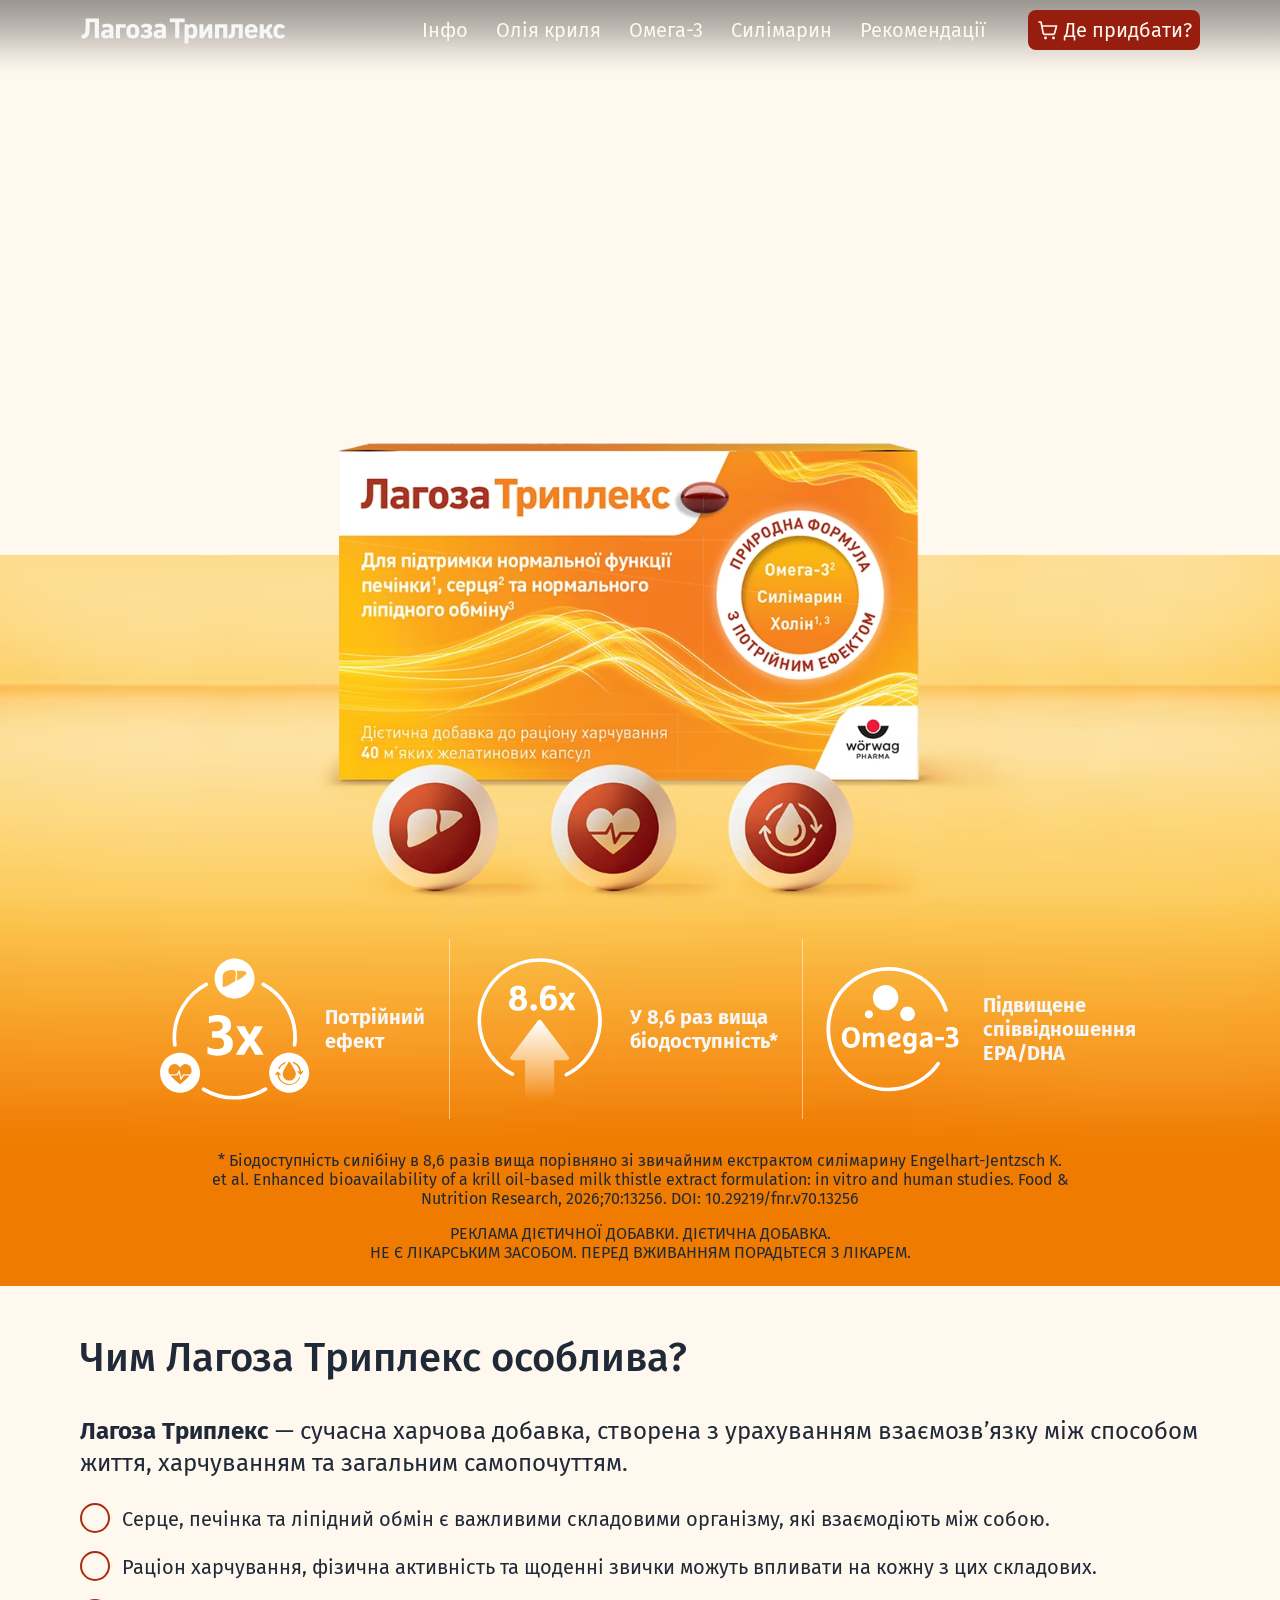
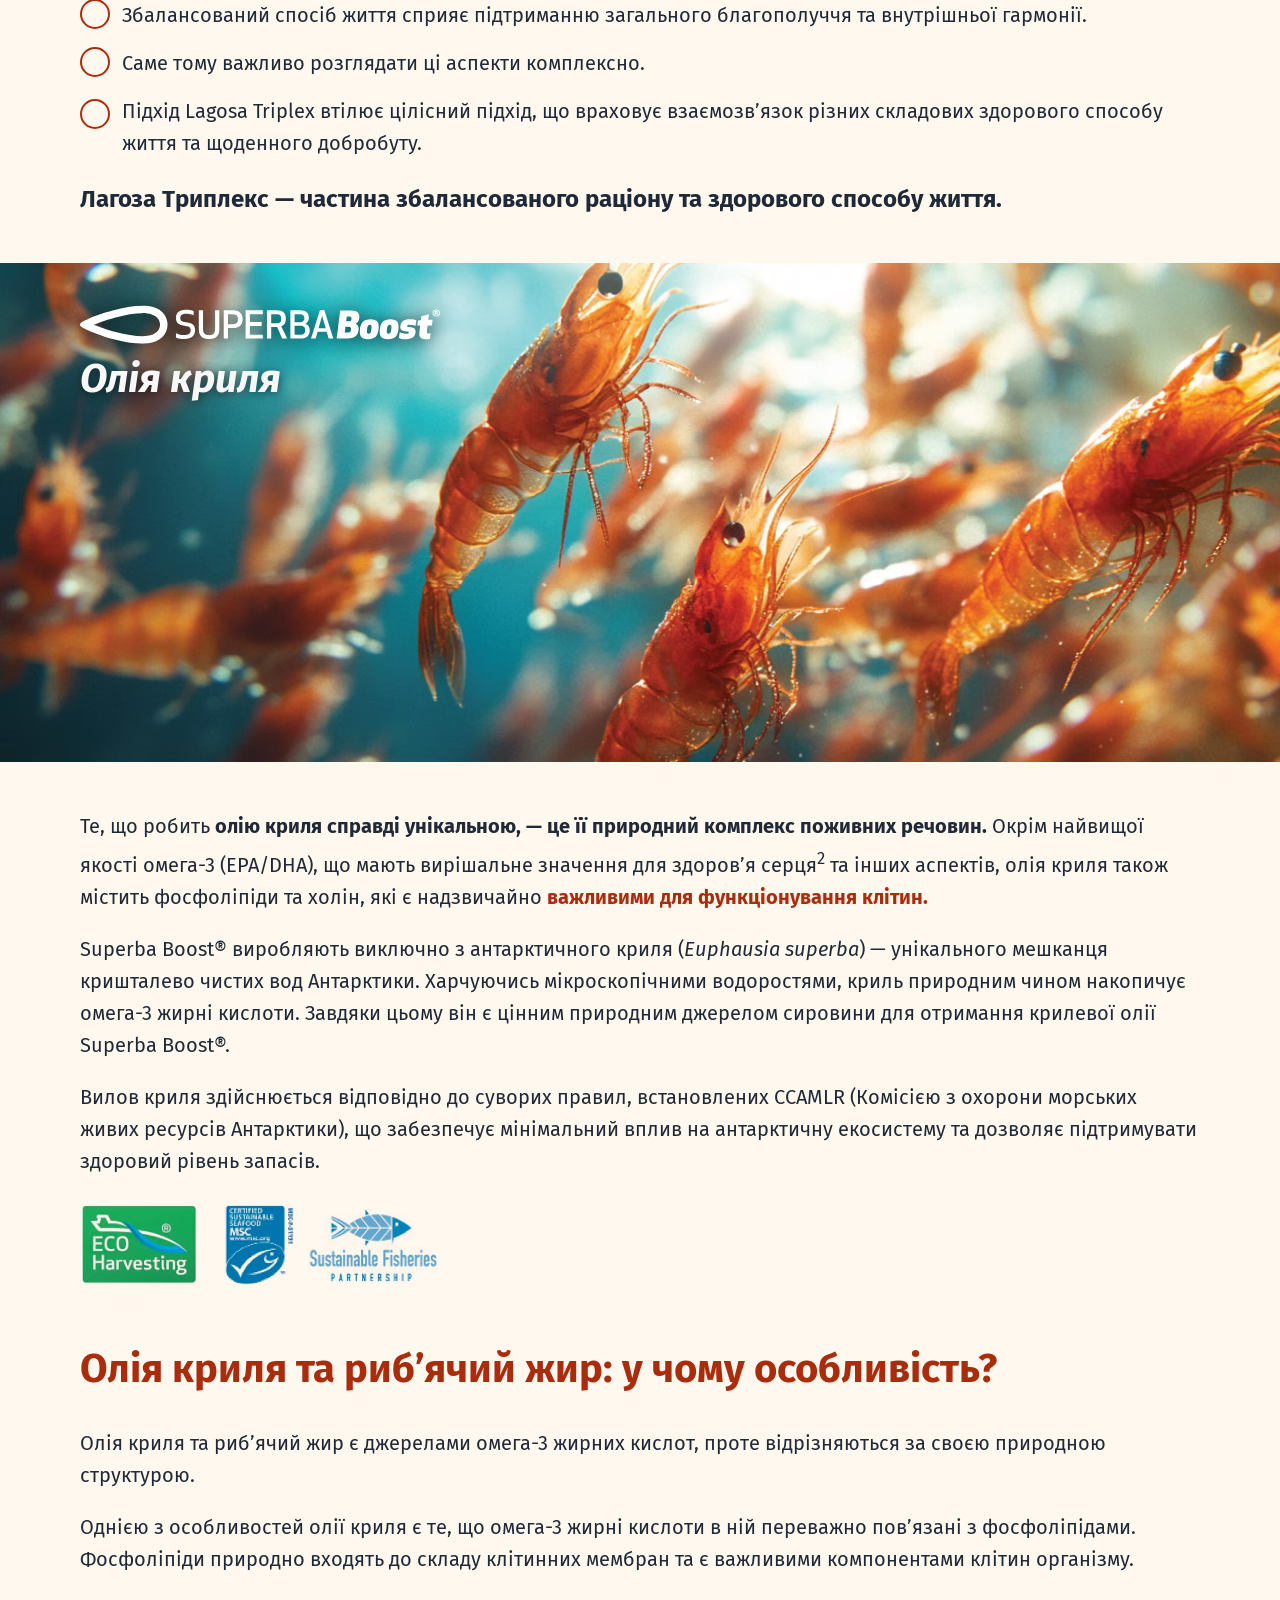
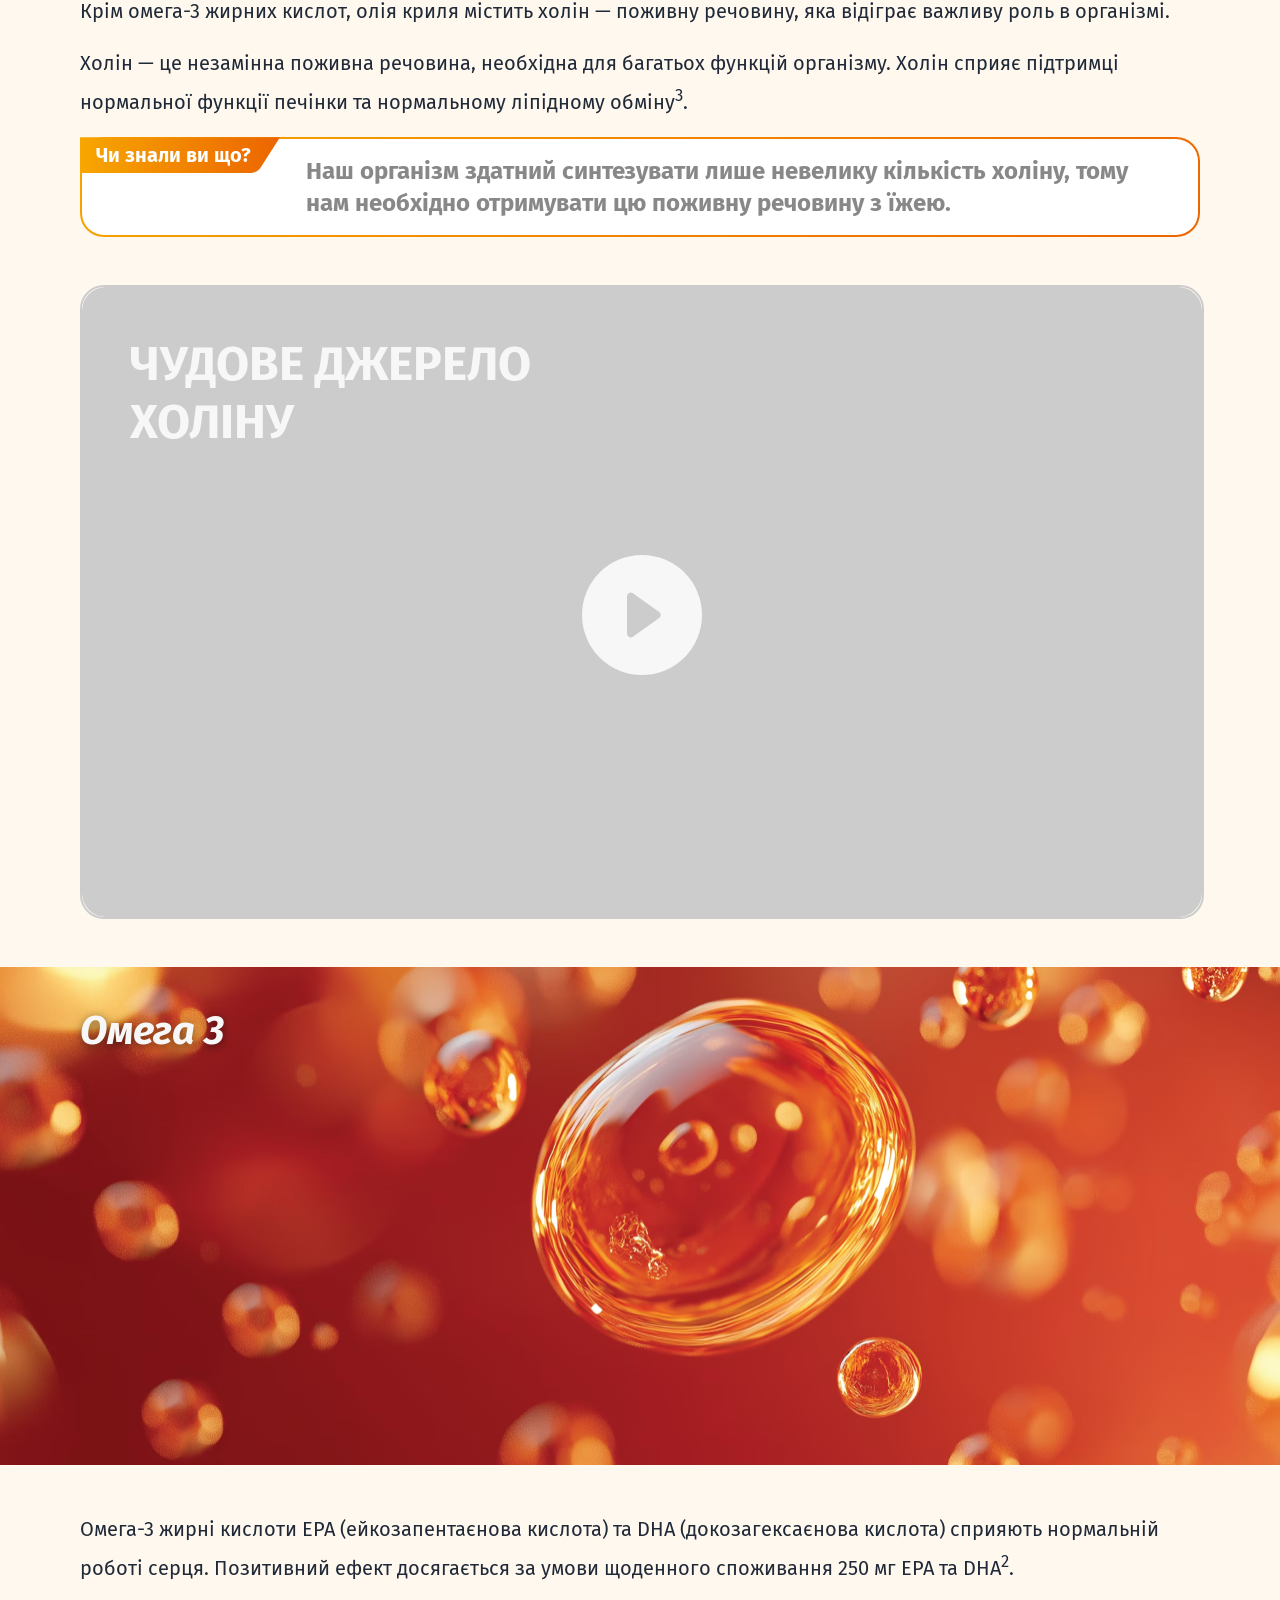
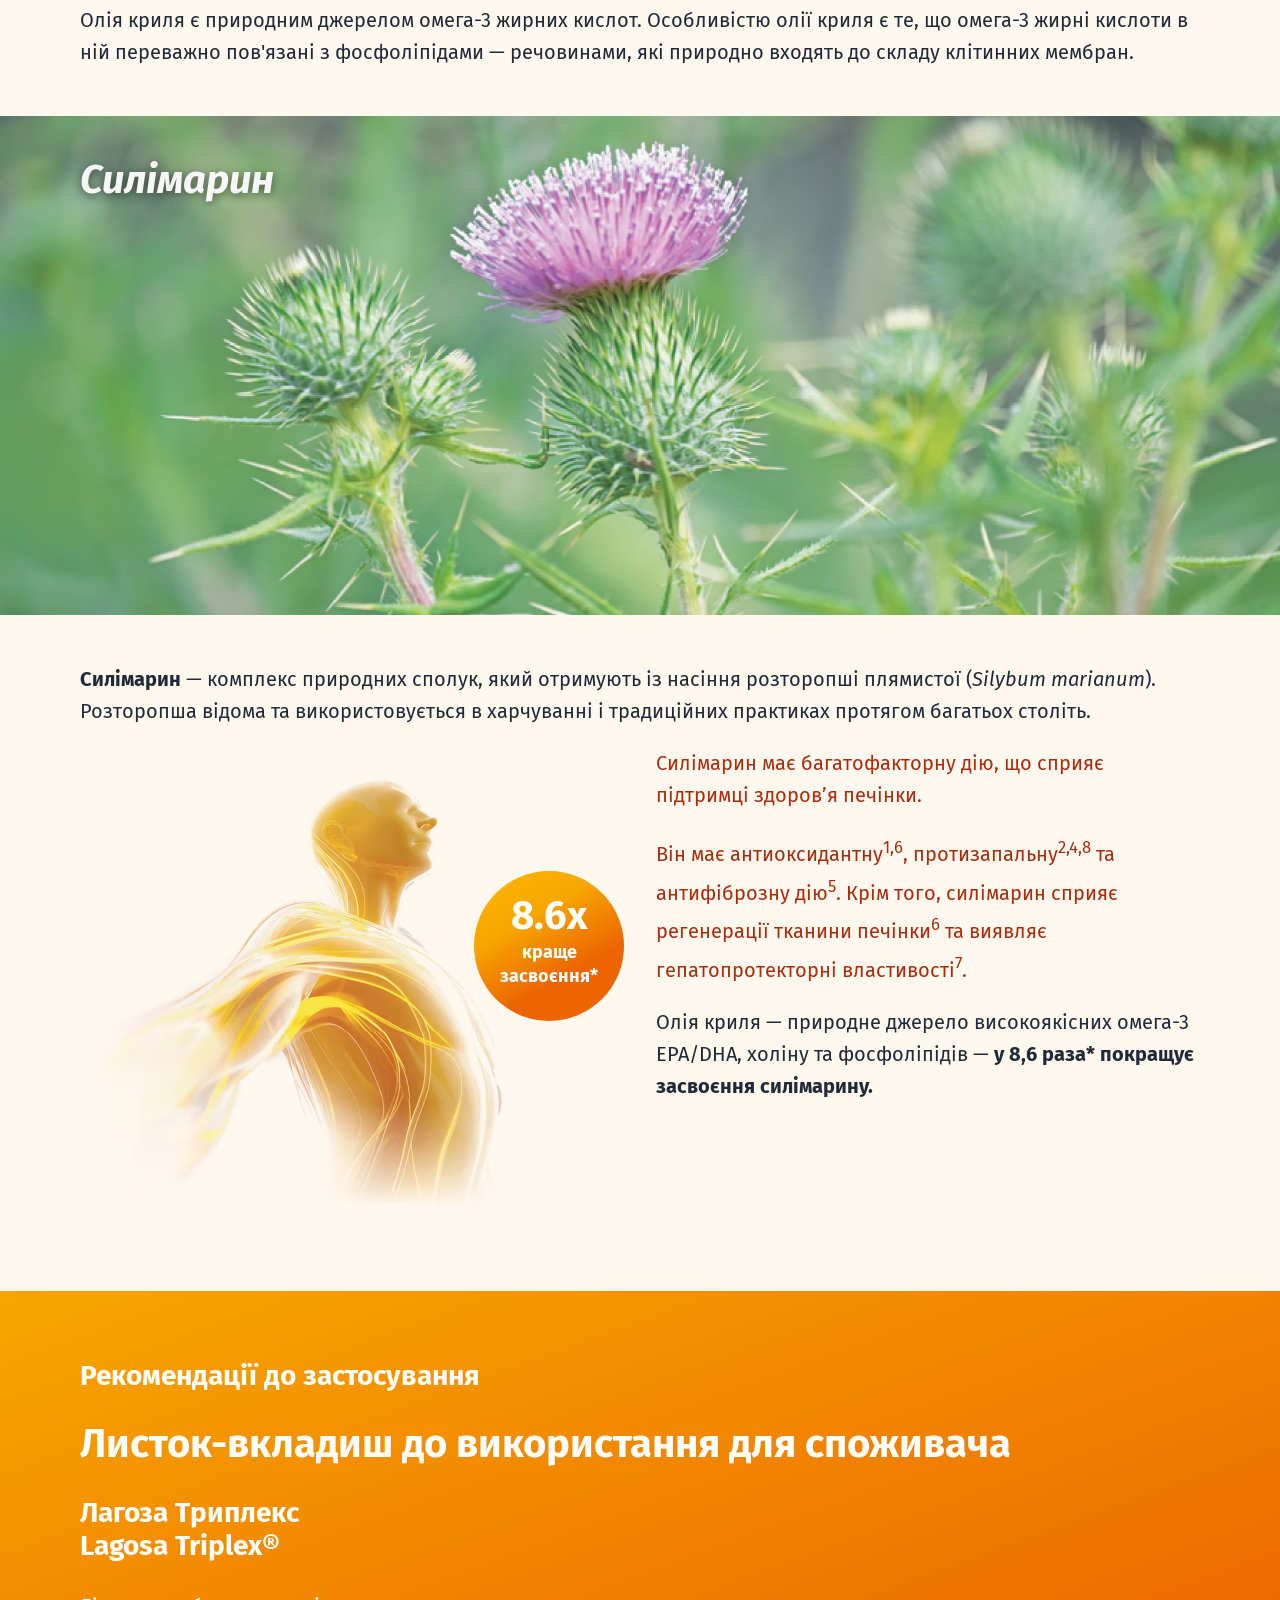
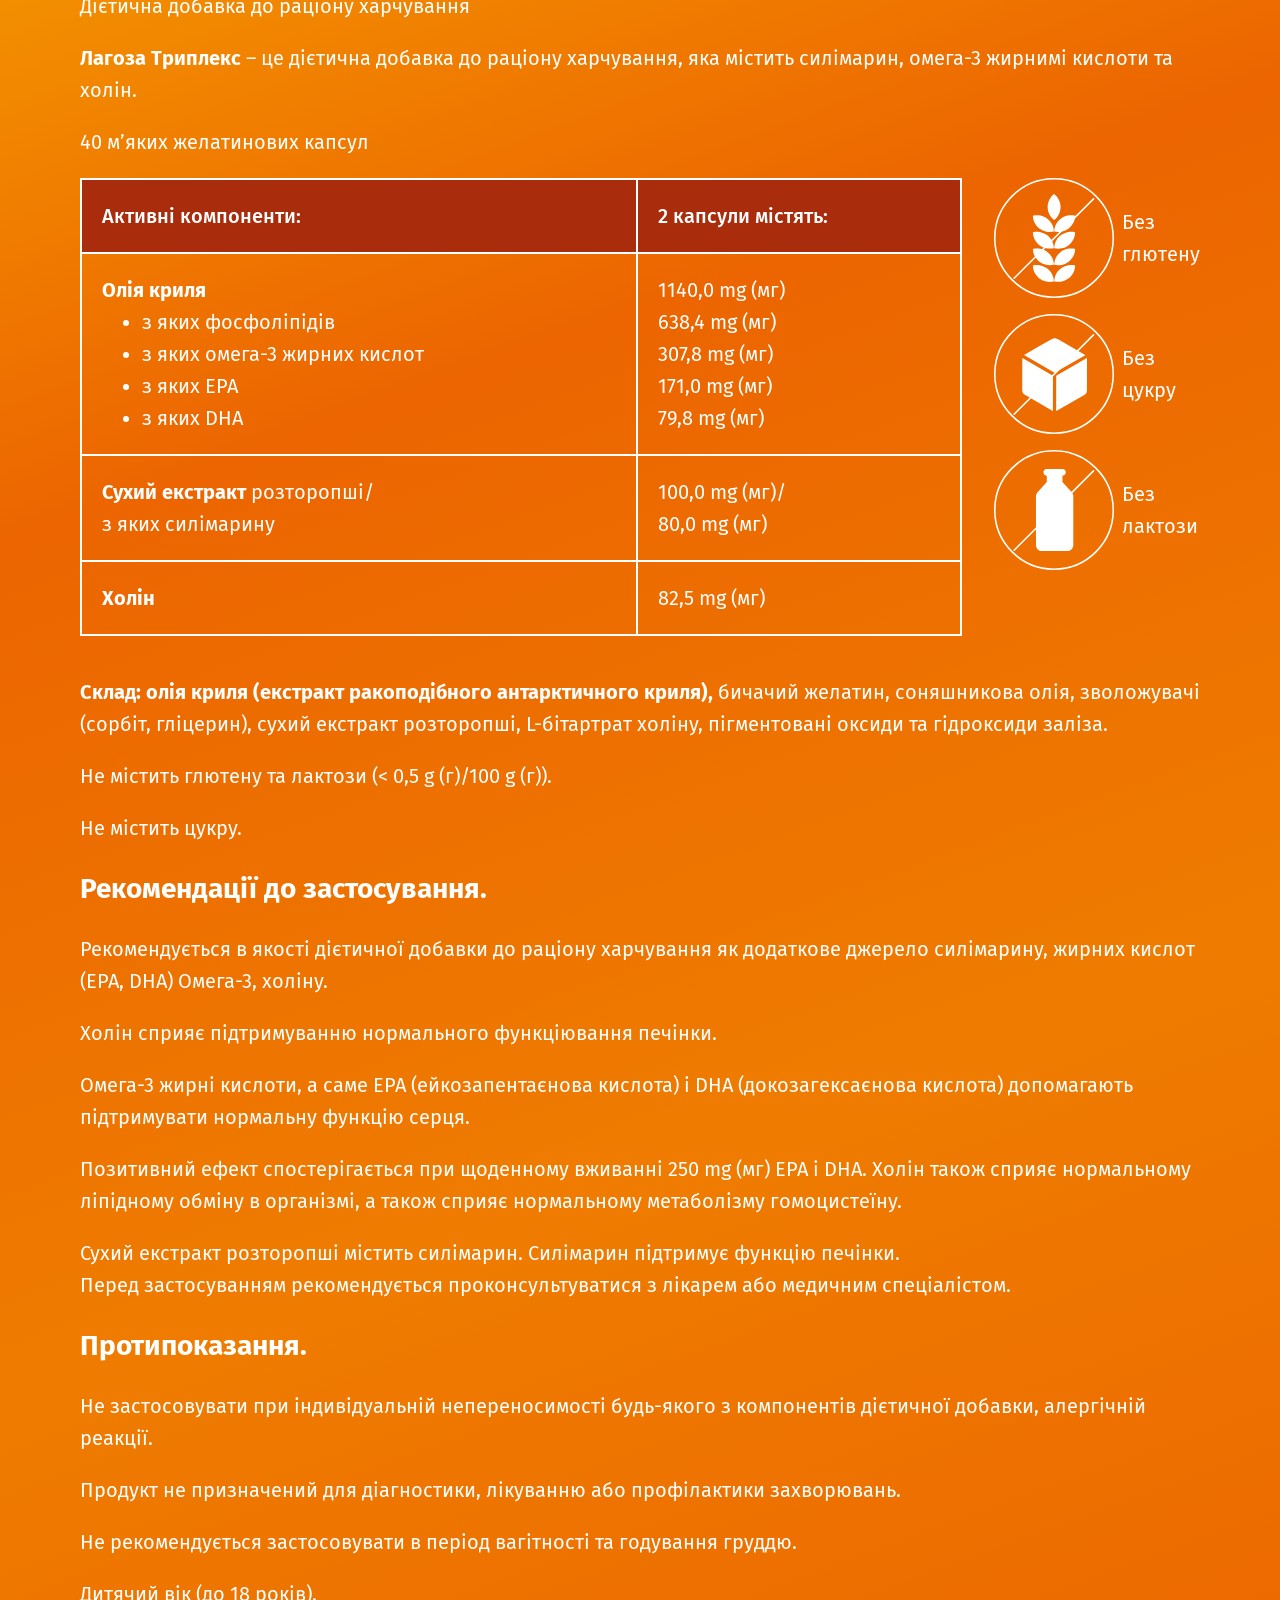
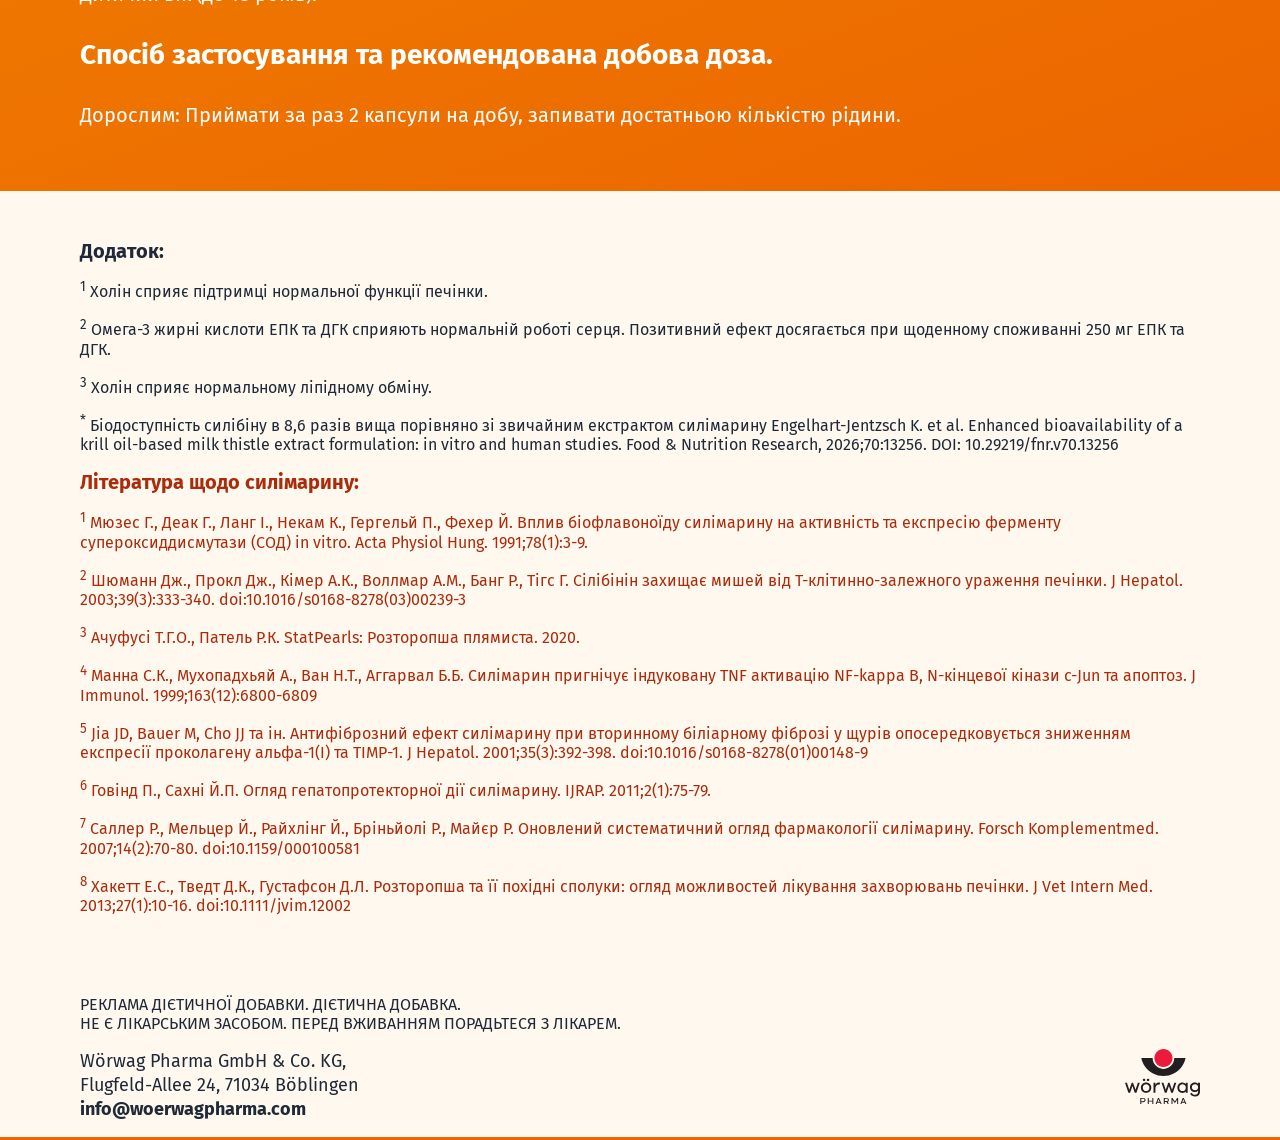
==== commit 4b9d1b7d: "Delete symbol in logo" ====
--- a/index.html
+++ b/index.html
@@ -76,13 +76,6 @@
                         c-0.3,0.2-0.5,0.1-0.6-0.1c-0.9-1.2-2-1.8-3.3-1.8c-1.7,0-2.8,0.8-3.2,2.3c-0.3,0.7-0.4,1.9-0.4,3.6c0,1.7,0.1,2.9,0.4,3.6
                         c0.5,1.5,1.5,2.3,3.2,2.3c1.3,0,2.4-0.6,3.3-1.8c0.2-0.2,0.4-0.3,0.6-0.1l3.7,2.5c0.2,0.2,0.2,0.4,0.1,0.6
                         c-0.8,1.2-1.9,2.2-3.2,2.9C302.9,38,301.4,38.4,299.7,38.4z"/>
-                    <path d="M310.3,16.5c0-2.3,0.8-4.3,2.4-5.9c1.6-1.6,3.5-2.4,5.9-2.4s4.3,0.8,5.9,2.4c1.6,1.6,2.4,3.6,2.4,5.9
-                        c0,2.4-0.8,4.4-2.4,5.9c-1.6,1.6-3.5,2.4-5.9,2.4s-4.3-0.8-5.9-2.4C311.1,20.9,310.3,18.9,310.3,16.5z M324.9,16.5
-                        c0-1.9-0.6-3.5-1.8-4.7c-1.2-1.2-2.7-1.9-4.6-1.9c-1.9,0-3.4,0.6-4.6,1.9c-1.2,1.2-1.8,2.8-1.8,4.7c0,1.9,0.6,3.5,1.8,4.8
-                        c1.2,1.2,2.7,1.8,4.6,1.8c1.9,0,3.4-0.6,4.6-1.8C324.3,20,324.9,18.4,324.9,16.5z M317.1,21.1h-1.8c-0.2,0-0.3-0.1-0.3-0.3v-8.6
-                        c0-0.2,0.1-0.3,0.3-0.3h3.8c1.1,0,1.9,0.3,2.5,0.8c0.6,0.5,0.9,1.2,0.9,2.2c0,1.3-0.6,2.1-1.7,2.6l1.7,3.3c0.1,0.2,0,0.3-0.2,0.3
-                        h-1.9c-0.2,0-0.3-0.1-0.4-0.3l-1.5-3h-0.9c-0.1,0-0.2,0.1-0.2,0.2v2.8C317.4,21,317.3,21.1,317.1,21.1z M317.6,15.8h1.4
-                        c0.8,0,1.2-0.3,1.2-1c0-0.6-0.4-1-1.2-1h-1.4c-0.1,0-0.2,0.1-0.2,0.2v1.6C317.4,15.7,317.5,15.8,317.6,15.8z"/>
                 </g>
             </svg>
         </a>
